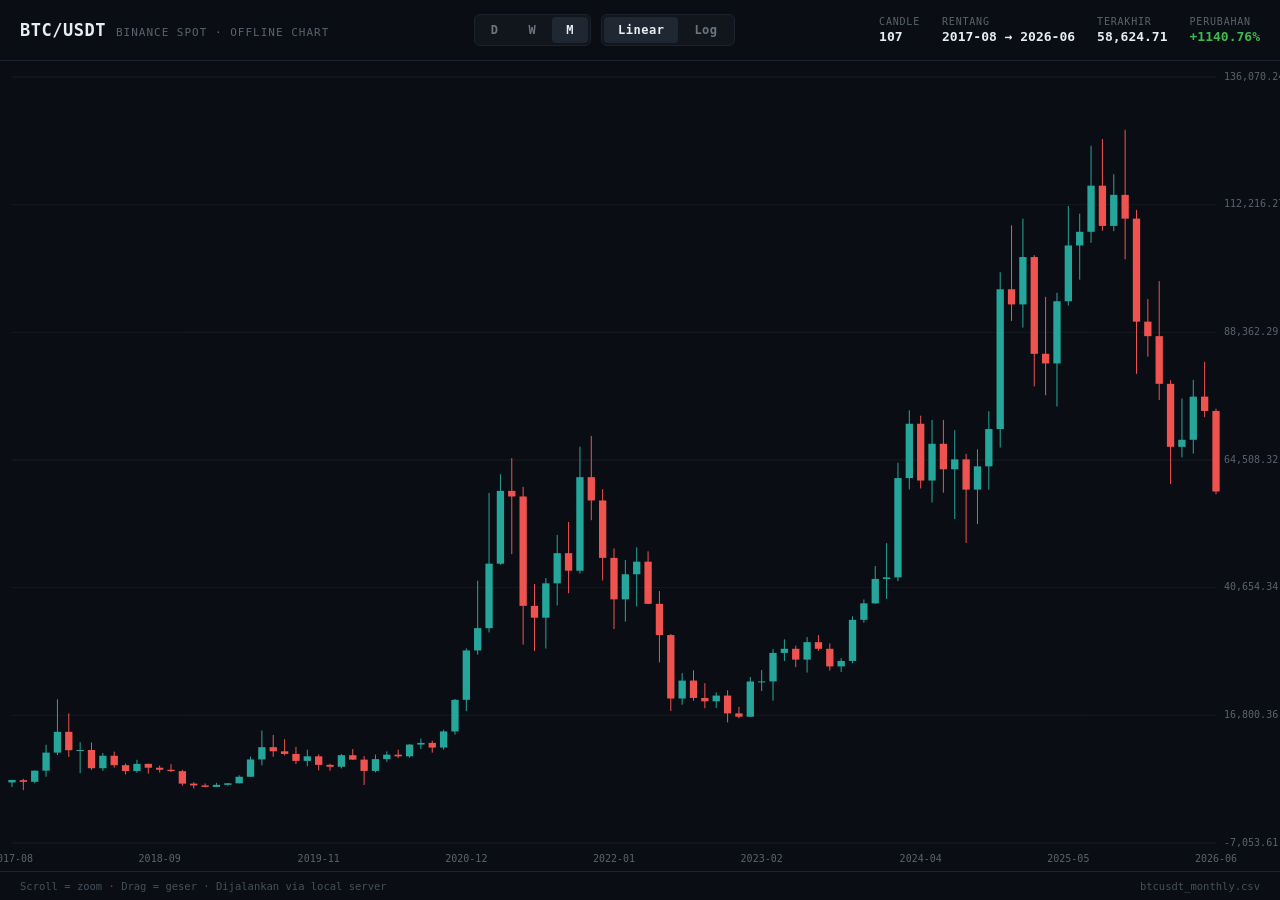
==== chart/index.html @ efd113f8 "add chart" ====
<!DOCTYPE html>
<html lang="id">
<head>
<meta charset="UTF-8">
<meta name="viewport" content="width=device-width, initial-scale=1.0">
<title>BTCUSDT — Chart Offline</title>
<style>
  @font-face {
    font-family: 'ChartMono';
    src: local('JetBrains Mono'), local('SF Mono'), local('Consolas');
  }

  * { box-sizing: border-box; margin: 0; padding: 0; }

  html, body {
    height: 100%;
    background: #0a0e14;
    color: #c9d1d9;
    font-family: 'ChartMono', ui-monospace, 'SF Mono', Consolas, monospace;
    overflow: hidden;
  }

  #app {
    display: flex;
    flex-direction: column;
    height: 100vh;
  }

  header {
    display: flex;
    align-items: center;
    justify-content: space-between;
    padding: 14px 20px;
    border-bottom: 1px solid #1c232e;
    flex-shrink: 0;
    flex-wrap: wrap;
    gap: 10px;
  }

  .brand {
    display: flex;
    align-items: baseline;
    gap: 10px;
  }

  .brand .pair {
    font-size: 17px;
    font-weight: 700;
    letter-spacing: 0.5px;
    color: #e6edf3;
  }

  .brand .sub {
    font-size: 11px;
    color: #58636f;
    text-transform: uppercase;
    letter-spacing: 1px;
  }

  .controls {
    display: flex;
    align-items: center;
    gap: 10px;
  }

  .tf-tabs, .scale-tabs {
    display: flex;
    gap: 2px;
    background: #11161d;
    border: 1px solid #1c232e;
    border-radius: 6px;
    padding: 2px;
  }

  .tf-tabs button, .scale-tabs button {
    background: transparent;
    border: none;
    color: #6b7684;
    font-family: inherit;
    font-size: 12px;
    font-weight: 600;
    letter-spacing: 0.5px;
    padding: 6px 14px;
    border-radius: 4px;
    cursor: pointer;
    transition: background 0.15s ease, color 0.15s ease;
  }

  .tf-tabs button:hover, .scale-tabs button:hover { color: #c9d1d9; }

  .tf-tabs button.active, .scale-tabs button.active {
    background: #1f2733;
    color: #e6edf3;
  }

  .stats {
    display: flex;
    gap: 22px;
    font-size: 12px;
  }

  .stats .stat-label {
    color: #58636f;
    font-size: 10px;
    text-transform: uppercase;
    letter-spacing: 0.8px;
    display: block;
    margin-bottom: 2px;
  }

  .stats .stat-value {
    font-size: 13px;
    font-weight: 600;
    color: #e6edf3;
  }

  .stats .stat-value.up { color: #3fb950; }
  .stats .stat-value.down { color: #f85149; }

  #chart-wrap {
    position: relative;
    flex: 1;
    min-height: 0;
  }

  canvas {
    display: block;
    width: 100%;
    height: 100%;
  }

  #crosshair-info {
    position: absolute;
    top: 14px;
    left: 20px;
    font-size: 12px;
    line-height: 1.6;
    pointer-events: none;
    background: rgba(10, 14, 20, 0.85);
    border: 1px solid #1c232e;
    border-radius: 6px;
    padding: 10px 14px;
    display: none;
    z-index: 5;
  }

  #crosshair-info .row {
    display: flex;
    gap: 8px;
  }

  #crosshair-info .k {
    color: #58636f;
    width: 42px;
  }

  #crosshair-info .v {
    color: #e6edf3;
    font-weight: 600;
    min-width: 90px;
  }

  #crosshair-info .v.green { color: #3fb950; }
  #crosshair-info .v.red { color: #f85149; }

  #status-overlay {
    position: absolute;
    inset: 0;
    display: flex;
    align-items: center;
    justify-content: center;
    flex-direction: column;
    gap: 10px;
    background: #0a0e14;
    z-index: 10;
    font-size: 13px;
    color: #6b7684;
    text-align: center;
    padding: 20px;
  }

  #status-overlay code {
    background: #11161d;
    border: 1px solid #1c232e;
    padding: 2px 8px;
    border-radius: 4px;
    color: #e6edf3;
  }

  #status-overlay.error { color: #f85149; }

  footer {
    padding: 8px 20px;
    border-top: 1px solid #1c232e;
    font-size: 10.5px;
    color: #45505c;
    display: flex;
    justify-content: space-between;
    flex-shrink: 0;
  }

  ::selection { background: #26a69a44; }
</style>
</head>
<body>
<div id="app">
  <header>
    <div class="brand">
      <span class="pair">BTC/USDT</span>
      <span class="sub">Binance Spot &middot; Offline Chart</span>
    </div>

    <div class="controls">
      <div class="tf-tabs" id="tf-tabs">
        <button data-tf="daily">D</button>
        <button data-tf="weekly">W</button>
        <button data-tf="monthly" class="active">M</button>
      </div>

      <div class="scale-tabs" id="scale-tabs">
        <button data-scale="linear" class="active">Linear</button>
        <button data-scale="log">Log</button>
      </div>
    </div>

    <div class="stats">
      <div>
        <span class="stat-label">Candle</span>
        <span class="stat-value" id="stat-count">—</span>
      </div>
      <div>
        <span class="stat-label">Rentang</span>
        <span class="stat-value" id="stat-range">—</span>
      </div>
      <div>
        <span class="stat-label">Terakhir</span>
        <span class="stat-value" id="stat-last">—</span>
      </div>
      <div>
        <span class="stat-label">Perubahan</span>
        <span class="stat-value" id="stat-change">—</span>
      </div>
    </div>
  </header>

  <div id="chart-wrap">
    <canvas id="chart"></canvas>
    <div id="crosshair-info"></div>
    <div id="status-overlay">Memuat data CSV...</div>
  </div>

  <footer>
    <span>Scroll = zoom &middot; Drag = geser &middot; Dijalankan via local server</span>
    <span id="footer-src">btcusdt_monthly.csv</span>
  </footer>
</div>

<script>
(function () {
  const CSV_FILES = {
    daily: 'btcusdt_daily.csv',
    weekly: 'btcusdt_weekly.csv',
    monthly: 'btcusdt_monthly.csv',
  };

  const RAW = {}; // tf -> [[open_time, open, high, low, close], ...]

  const state = {
    tf: 'monthly',
    scale: 'linear',
    data: null,
    viewStart: 0,
    viewEnd: 0,
    hoverIndex: -1,
  };

  const canvas = document.getElementById('chart');
  const ctx = canvas.getContext('2d');
  const wrap = document.getElementById('chart-wrap');
  const infoBox = document.getElementById('crosshair-info');
  const statusOverlay = document.getElementById('status-overlay');

  const COLOR_GREEN = '#26a69a';
  const COLOR_RED = '#ef5350';
  const COLOR_GRID = '#161b22';
  const COLOR_AXIS_TEXT = '#58636f';
  const COLOR_CROSSHAIR = '#3d4653';

  function parseCSV(text) {
    const lines = text.trim().split(/\r?\n/);
    const header = lines[0].split(',');
    const idxOpenTime = header.indexOf('open_time');
    const idxOpen = header.indexOf('open');
    const idxHigh = header.indexOf('high');
    const idxLow = header.indexOf('low');
    const idxClose = header.indexOf('close');

    const rows = [];
    for (let i = 1; i < lines.length; i++) {
      const line = lines[i];
      if (!line) continue;
      const cols = line.split(',');
      rows.push([
        parseInt(cols[idxOpenTime], 10),
        parseFloat(cols[idxOpen]),
        parseFloat(cols[idxHigh]),
        parseFloat(cols[idxLow]),
        parseFloat(cols[idxClose]),
      ]);
    }
    rows.sort((a, b) => a[0] - b[0]);
    return rows;
  }

  async function loadAllCSV() {
    const entries = Object.entries(CSV_FILES);
    for (const [tf, filename] of entries) {
      statusOverlay.textContent = `Memuat ${filename}...`;
      let resp;
      try {
        resp = await fetch(filename, { cache: 'no-store' });
      } catch (err) {
        throw new Error(`Gagal fetch ${filename}: ${err.message}`);
      }
      if (!resp.ok) {
        throw new Error(`${filename} tidak ditemukan (HTTP ${resp.status}). Pastikan file berada di folder yang sama dengan HTML ini, lalu dijalankan lewat local server.`);
      }
      const text = await resp.text();
      RAW[tf] = parseCSV(text);
    }
  }

  function fmtDate(ms, tf) {
    const d = new Date(ms);
    const y = d.getUTCFullYear();
    const m = String(d.getUTCMonth() + 1).padStart(2, '0');
    const day = String(d.getUTCDate()).padStart(2, '0');
    if (tf === 'monthly') return `${y}-${m}`;
    return `${y}-${m}-${day}`;
  }

  function fmtPrice(v) {
    return v.toLocaleString('en-US', { minimumFractionDigits: 2, maximumFractionDigits: 2 });
  }

  function setTimeframe(tf) {
    state.tf = tf;
    state.data = RAW[tf];
    state.viewStart = 0;
    state.viewEnd = state.data.length - 1;
    state.hoverIndex = -1;
    infoBox.style.display = 'none';

    document.querySelectorAll('.tf-tabs button').forEach(b => {
      b.classList.toggle('active', b.dataset.tf === tf);
    });
    document.getElementById('footer-src').textContent = CSV_FILES[tf];

    updateStats();
    render();
  }

  function setScale(scale) {
    state.scale = scale;
    document.querySelectorAll('.scale-tabs button').forEach(b => {
      b.classList.toggle('active', b.dataset.scale === scale);
    });
    render();
  }

  function updateStats() {
    const d = state.data;
    document.getElementById('stat-count').textContent = d.length.toLocaleString('en-US');
    document.getElementById('stat-range').textContent =
      `${fmtDate(d[0][0], state.tf)} → ${fmtDate(d[d.length - 1][0], state.tf)}`;

    const last = d[d.length - 1];
    document.getElementById('stat-last').textContent = fmtPrice(last[4]);

    const first = d[0][4];
    const change = ((last[4] - first) / first) * 100;
    const changeEl = document.getElementById('stat-change');
    changeEl.textContent = (change >= 0 ? '+' : '') + change.toFixed(2) + '%';
    changeEl.className = 'stat-value ' + (change >= 0 ? 'up' : 'down');
  }

  function visibleSlice() {
    const s = Math.max(0, Math.floor(state.viewStart));
    const e = Math.min(state.data.length - 1, Math.ceil(state.viewEnd));
    return { s, e };
  }

  // Transform harga -> ruang "unit" yang dipakai untuk pemetaan Y (log atau linear)
  function toUnit(price) {
    return state.scale === 'log' ? Math.log(Math.max(price, 1e-9)) : price;
  }

  function render() {
    if (!state.data) return;
    const rect = wrap.getBoundingClientRect();
    const W = rect.width;
    const H = rect.height;
    ctx.clearRect(0, 0, W, H);

    const { s, e } = visibleSlice();
    const slice = state.data.slice(s, e + 1);
    if (slice.length === 0) return;

    const padLeft = 12;
    const padRight = 64;
    const padTop = 16;
    const padBottom = 28;
    const plotW = W - padLeft - padRight;
    const plotH = H - padTop - padBottom;

    let lo = Infinity, hi = -Infinity;
    for (const c of slice) {
      if (c[3] < lo) lo = c[3];
      if (c[2] > hi) hi = c[2];
    }
    const loUnit0 = toUnit(lo);
    const hiUnit0 = toUnit(hi);
    const marginUnit = (hiUnit0 - loUnit0) * 0.08 || 0.05;
    const loUnit = loUnit0 - marginUnit;
    const hiUnit = hiUnit0 + marginUnit;

    function xAt(i) {
      const rel = (i - s) / Math.max(1, (e - s));
      return padLeft + rel * plotW;
    }
    function yAt(price) {
      const u = toUnit(price);
      return padTop + (1 - (u - loUnit) / (hiUnit - loUnit)) * plotH;
    }

    // grid + y axis labels
    ctx.strokeStyle = COLOR_GRID;
    ctx.fillStyle = COLOR_AXIS_TEXT;
    ctx.font = '10px ui-monospace, monospace';
    ctx.textBaseline = 'middle';
    const gridLines = 6;
    for (let g = 0; g <= gridLines; g++) {
      const u = loUnit + (hiUnit - loUnit) * (g / gridLines);
      const price = state.scale === 'log' ? Math.exp(u) : u;
      const y = padTop + (1 - g / gridLines) * plotH;
      ctx.beginPath();
      ctx.moveTo(padLeft, y);
      ctx.lineTo(W - padRight, y);
      ctx.lineWidth = 1;
      ctx.stroke();
      ctx.fillText(fmtPrice(price), W - padRight + 8, y);
    }

    // candles
    const n = slice.length;
    const candleSlotW = plotW / n;
    const bodyW = Math.max(1, Math.min(candleSlotW * 0.65, 14));

    slice.forEach((c, idx) => {
      const i = s + idx;
      const [t, o, h, l, cl] = c;
      const x = xAt(i);
      const isGreen = cl >= o;
      const color = isGreen ? COLOR_GREEN : COLOR_RED;

      ctx.strokeStyle = color;
      ctx.lineWidth = 1;
      ctx.beginPath();
      ctx.moveTo(x, yAt(h));
      ctx.lineTo(x, yAt(l));
      ctx.stroke();

      const yO = yAt(o);
      const yC = yAt(cl);
      const bodyTop = Math.min(yO, yC);
      const bodyH = Math.max(1, Math.abs(yC - yO));

      ctx.fillStyle = color;
      ctx.fillRect(x - bodyW / 2, bodyTop, bodyW, bodyH);
    });

    // x axis labels (sparse)
    ctx.fillStyle = COLOR_AXIS_TEXT;
    ctx.textAlign = 'center';
    const labelCount = Math.min(8, n);
    for (let k = 0; k <= labelCount; k++) {
      const idx = Math.round((k / labelCount) * (n - 1));
      const i = s + idx;
      if (i < 0 || i >= state.data.length) continue;
      const x = xAt(i);
      ctx.fillText(fmtDate(state.data[i][0], state.tf), x, H - padBottom + 16);
    }
    ctx.textAlign = 'left';

    // crosshair
    if (state.hoverIndex >= s && state.hoverIndex <= e) {
      const x = xAt(state.hoverIndex);
      ctx.strokeStyle = COLOR_CROSSHAIR;
      ctx.setLineDash([3, 3]);
      ctx.lineWidth = 1;
      ctx.beginPath();
      ctx.moveTo(x, padTop);
      ctx.lineTo(x, H - padBottom);
      ctx.stroke();
      ctx.setLineDash([]);
    }

    state._layout = { s, e, xAt, yAt, padLeft, padRight, plotW };
  }

  function onMouseMove(evt) {
    const rect = wrap.getBoundingClientRect();
    const mx = evt.clientX - rect.left;
    const layout = state._layout;
    if (!layout) return;

    const { s, e, plotW, padLeft } = layout;
    const n = e - s + 1;
    const rel = (mx - padLeft) / plotW;
    let idx = s + Math.round(rel * (n - 1));
    idx = Math.max(s, Math.min(e, idx));

    if (idx !== state.hoverIndex) {
      state.hoverIndex = idx;
      render();
    }

    const c = state.data[idx];
    if (!c) { infoBox.style.display = 'none'; return; }
    const [t, o, h, l, cl] = c;
    const isGreen = cl >= o;
    const cls = isGreen ? 'green' : 'red';

    infoBox.innerHTML = `
      <div class="row"><span class="k">Date</span><span class="v">${fmtDate(t, state.tf)}</span></div>
      <div class="row"><span class="k">Open</span><span class="v">${fmtPrice(o)}</span></div>
      <div class="row"><span class="k">High</span><span class="v">${fmtPrice(h)}</span></div>
      <div class="row"><span class="k">Low</span><span class="v">${fmtPrice(l)}</span></div>
      <div class="row"><span class="k">Close</span><span class="v ${cls}">${fmtPrice(cl)}</span></div>
    `;
    infoBox.style.display = 'block';
  }

  function onMouseLeave() {
    state.hoverIndex = -1;
    infoBox.style.display = 'none';
    render();
  }

  function onWheel(evt) {
    evt.preventDefault();
    const { s, e } = visibleSlice();
    const n = e - s;
    const zoomFactor = evt.deltaY > 0 ? 1.15 : 0.87;
    let newN = Math.max(10, Math.min(state.data.length - 1, Math.round(n * zoomFactor)));

    const rect = wrap.getBoundingClientRect();
    const mx = evt.clientX - rect.left;
    const relX = Math.max(0, Math.min(1, (mx - 12) / (rect.width - 12 - 64)));
    const centerIdx = s + relX * n;

    let newS = Math.round(centerIdx - relX * newN);
    let newE = newS + newN;

    if (newS < 0) { newE -= newS; newS = 0; }
    if (newE > state.data.length - 1) { newS -= (newE - (state.data.length - 1)); newE = state.data.length - 1; }
    newS = Math.max(0, newS);

    state.viewStart = newS;
    state.viewEnd = newE;
    render();
  }

  let isDragging = false;
  let dragStartX = 0;
  let dragViewStart = 0;
  let dragViewEnd = 0;

  function onMouseDown(evt) {
    isDragging = true;
    dragStartX = evt.clientX;
    dragViewStart = state.viewStart;
    dragViewEnd = state.viewEnd;
  }

  function onDragMove(evt) {
    if (!isDragging) return;
    const rect = wrap.getBoundingClientRect();
    const plotW = rect.width - 12 - 64;
    const n = dragViewEnd - dragViewStart;
    const dx = evt.clientX - dragStartX;
    const shift = -(dx / plotW) * n;

    let newS = dragViewStart + shift;
    let newE = dragViewEnd + shift;

    if (newS < 0) { newE -= newS; newS = 0; }
    if (newE > state.data.length - 1) { newS -= (newE - (state.data.length - 1)); newE = state.data.length - 1; }
    newS = Math.max(0, newS);

    state.viewStart = newS;
    state.viewEnd = newE;
    render();
  }

  function onMouseUp() {
    isDragging = false;
  }

  function resizeCanvas() {
    const rect = wrap.getBoundingClientRect();
    const dpr = window.devicePixelRatio || 1;
    canvas.width = rect.width * dpr;
    canvas.height = rect.height * dpr;
    canvas.style.width = rect.width + 'px';
    canvas.style.height = rect.height + 'px';
    ctx.setTransform(dpr, 0, 0, dpr, 0, 0);
    render();
  }

  document.getElementById('tf-tabs').addEventListener('click', (e) => {
    const btn = e.target.closest('button[data-tf]');
    if (btn) setTimeframe(btn.dataset.tf);
  });

  document.getElementById('scale-tabs').addEventListener('click', (e) => {
    const btn = e.target.closest('button[data-scale]');
    if (btn) setScale(btn.dataset.scale);
  });

  wrap.addEventListener('mousemove', (e) => {
    onDragMove(e);
    onMouseMove(e);
  });
  wrap.addEventListener('mouseleave', onMouseLeave);
  wrap.addEventListener('wheel', onWheel, { passive: false });
  wrap.addEventListener('mousedown', onMouseDown);
  window.addEventListener('mouseup', onMouseUp);
  window.addEventListener('resize', resizeCanvas);

  loadAllCSV()
    .then(() => {
      statusOverlay.style.display = 'none';
      setTimeframe('monthly');
      resizeCanvas();
    })
    .catch((err) => {
      statusOverlay.classList.add('error');
      statusOverlay.innerHTML = `Gagal memuat data:<br><code>${err.message}</code>`;
      console.error(err);
    });
})();
</script>
</body>
</html>
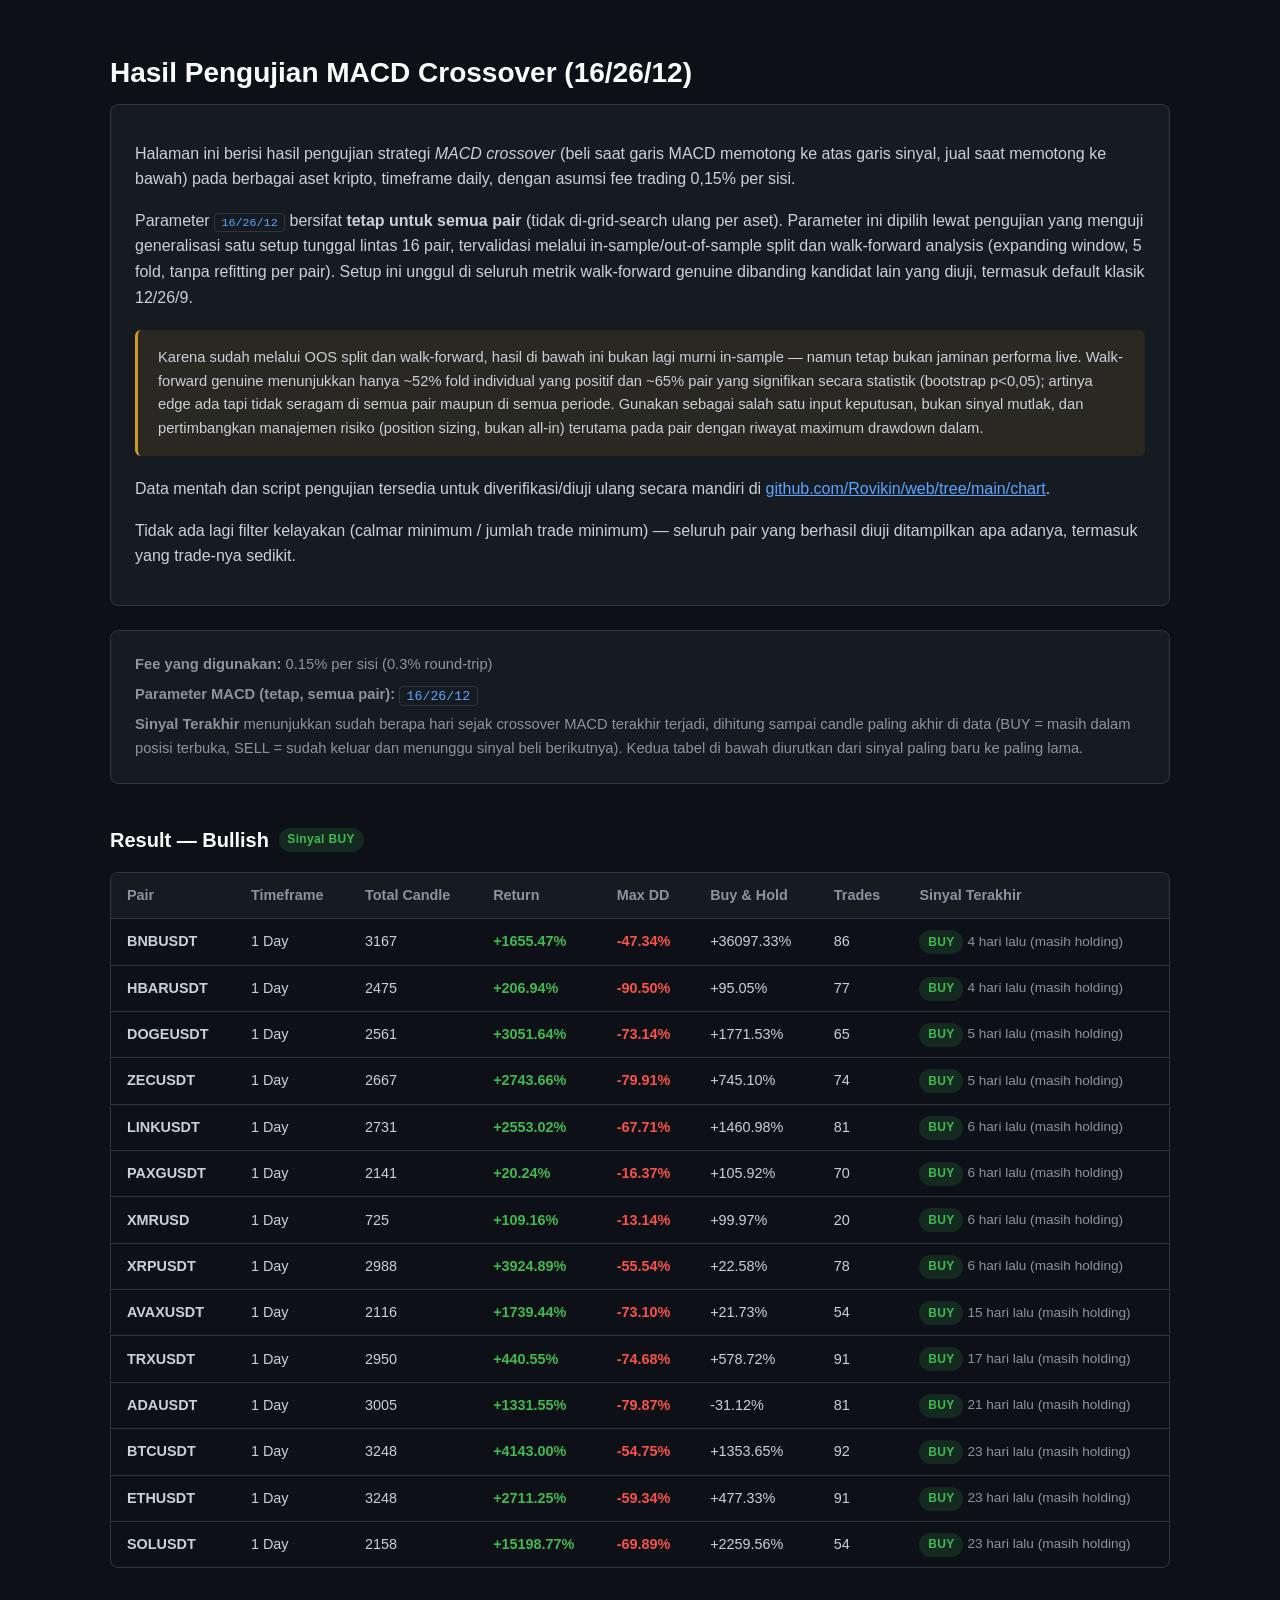
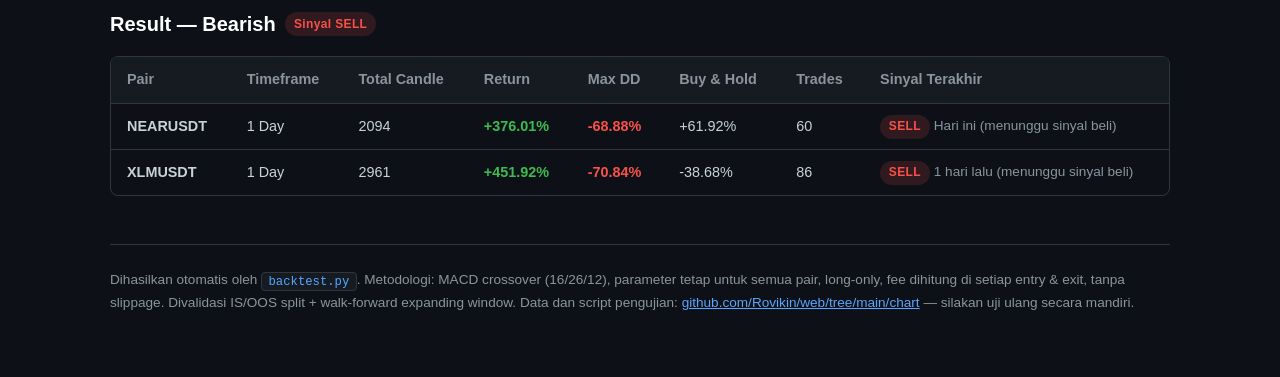
==== commit 1c125d6c: "switch from markdown to html" ====
--- a/chart/index.html
+++ b/chart/index.html
@@ -3,653 +3,154 @@
 <head>
 <meta charset="UTF-8">
 <meta name="viewport" content="width=device-width, initial-scale=1.0">
-<title>BTCUSDT — Chart Offline</title>
+<title>Hasil Backtest MACD (16/26/12)</title>
 <style>
-  @font-face {
-    font-family: 'ChartMono';
-    src: local('JetBrains Mono'), local('SF Mono'), local('Consolas');
-  }
-
-  * { box-sizing: border-box; margin: 0; padding: 0; }
-
-  html, body {
-    height: 100%;
-    background: #0a0e14;
-    color: #c9d1d9;
-    font-family: 'ChartMono', ui-monospace, 'SF Mono', Consolas, monospace;
-    overflow: hidden;
-  }
-
-  #app {
-    display: flex;
-    flex-direction: column;
-    height: 100vh;
-  }
-
-  header {
-    display: flex;
-    align-items: center;
-    justify-content: space-between;
-    padding: 14px 20px;
-    border-bottom: 1px solid #1c232e;
-    flex-shrink: 0;
-    flex-wrap: wrap;
-    gap: 10px;
-  }
-
-  .brand {
-    display: flex;
-    align-items: baseline;
-    gap: 10px;
-  }
-
-  .brand .pair {
-    font-size: 17px;
-    font-weight: 700;
-    letter-spacing: 0.5px;
-    color: #e6edf3;
-  }
-
-  .brand .sub {
-    font-size: 11px;
-    color: #58636f;
-    text-transform: uppercase;
-    letter-spacing: 1px;
-  }
-
-  .controls {
-    display: flex;
-    align-items: center;
-    gap: 10px;
-  }
-
-  .tf-tabs, .scale-tabs {
-    display: flex;
-    gap: 2px;
-    background: #11161d;
-    border: 1px solid #1c232e;
-    border-radius: 6px;
-    padding: 2px;
-  }
-
-  .tf-tabs button, .scale-tabs button {
-    background: transparent;
-    border: none;
-    color: #6b7684;
-    font-family: inherit;
-    font-size: 12px;
-    font-weight: 600;
-    letter-spacing: 0.5px;
-    padding: 6px 14px;
-    border-radius: 4px;
-    cursor: pointer;
-    transition: background 0.15s ease, color 0.15s ease;
-  }
-
-  .tf-tabs button:hover, .scale-tabs button:hover { color: #c9d1d9; }
-
-  .tf-tabs button.active, .scale-tabs button.active {
-    background: #1f2733;
-    color: #e6edf3;
-  }
-
-  .stats {
-    display: flex;
-    gap: 22px;
-    font-size: 12px;
-  }
-
-  .stats .stat-label {
-    color: #58636f;
-    font-size: 10px;
-    text-transform: uppercase;
-    letter-spacing: 0.8px;
-    display: block;
-    margin-bottom: 2px;
-  }
-
-  .stats .stat-value {
-    font-size: 13px;
-    font-weight: 600;
-    color: #e6edf3;
-  }
-
-  .stats .stat-value.up { color: #3fb950; }
-  .stats .stat-value.down { color: #f85149; }
-
-  #chart-wrap {
-    position: relative;
-    flex: 1;
-    min-height: 0;
-  }
-
-  canvas {
-    display: block;
-    width: 100%;
-    height: 100%;
-  }
-
-  #crosshair-info {
-    position: absolute;
-    top: 14px;
-    left: 20px;
-    font-size: 12px;
-    line-height: 1.6;
-    pointer-events: none;
-    background: rgba(10, 14, 20, 0.85);
-    border: 1px solid #1c232e;
-    border-radius: 6px;
-    padding: 10px 14px;
-    display: none;
-    z-index: 5;
-  }
-
-  #crosshair-info .row {
-    display: flex;
-    gap: 8px;
-  }
-
-  #crosshair-info .k {
-    color: #58636f;
-    width: 42px;
-  }
-
-  #crosshair-info .v {
-    color: #e6edf3;
-    font-weight: 600;
-    min-width: 90px;
-  }
-
-  #crosshair-info .v.green { color: #3fb950; }
-  #crosshair-info .v.red { color: #f85149; }
-
-  #status-overlay {
-    position: absolute;
-    inset: 0;
-    display: flex;
-    align-items: center;
-    justify-content: center;
-    flex-direction: column;
-    gap: 10px;
-    background: #0a0e14;
-    z-index: 10;
-    font-size: 13px;
-    color: #6b7684;
-    text-align: center;
-    padding: 20px;
-  }
-
-  #status-overlay code {
-    background: #11161d;
-    border: 1px solid #1c232e;
-    padding: 2px 8px;
-    border-radius: 4px;
-    color: #e6edf3;
-  }
-
-  #status-overlay.error { color: #f85149; }
-
-  footer {
-    padding: 8px 20px;
-    border-top: 1px solid #1c232e;
-    font-size: 10.5px;
-    color: #45505c;
-    display: flex;
-    justify-content: space-between;
-    flex-shrink: 0;
-  }
-
-  ::selection { background: #26a69a44; }
+:root {
+  --bg: #0d1117;
+  --bg-card: #161b22;
+  --border: #30363d;
+  --text: #c9d1d9;
+  --text-muted: #8b949e;
+  --accent: #58a6ff;
+  --green: #3fb950;
+  --red: #f85149;
+  --green-bg: rgba(63, 185, 80, 0.15);
+  --red-bg: rgba(248, 81, 73, 0.15);
+}
+* { box-sizing: border-box; }
+body {
+  margin: 0;
+  padding: 0;
+  background: var(--bg);
+  color: var(--text);
+  font-family: -apple-system, BlinkMacSystemFont, "Segoe UI", Helvetica, Arial, sans-serif;
+  line-height: 1.6;
+}
+.container { max-width: 1100px; margin: 0 auto; padding: 2rem 1.25rem 4rem; }
+h1 { font-size: 1.75rem; margin-bottom: 0.5rem; color: #fff; }
+h2 {
+  font-size: 1.25rem; margin-top: 2.5rem; margin-bottom: 1rem;
+  color: #fff; display: flex; align-items: center; gap: 0.6rem;
+}
+p { color: var(--text); }
+code {
+  background: var(--bg-card); border: 1px solid var(--border); border-radius: 4px;
+  padding: 0.1rem 0.4rem; font-size: 0.9em; color: var(--accent);
+}
+a { color: var(--accent); }
+.intro {
+  background: var(--bg-card); border: 1px solid var(--border); border-radius: 8px;
+  padding: 1.25rem 1.5rem; margin-bottom: 1.5rem;
+}
+.meta-info {
+  background: var(--bg-card); border: 1px solid var(--border); border-radius: 8px;
+  padding: 1rem 1.5rem; margin: 1rem 0 1.5rem;
+}
+.meta-info p { margin: 0.4rem 0; font-size: 0.92rem; color: var(--text-muted); }
+.warning-box {
+  border-left: 3px solid #d29922; background: rgba(210, 153, 34, 0.1);
+  padding: 1rem 1.25rem; border-radius: 6px; margin: 1.25rem 0; font-size: 0.92rem;
+}
+.table-wrap { overflow-x: auto; border: 1px solid var(--border); border-radius: 8px; margin-bottom: 1rem; }
+table { width: 100%; border-collapse: collapse; font-size: 0.9rem; min-width: 640px; }
+thead th {
+  text-align: left; background: var(--bg-card); color: var(--text-muted);
+  font-weight: 600; padding: 0.7rem 1rem; border-bottom: 1px solid var(--border); white-space: nowrap;
+}
+tbody td { padding: 0.65rem 1rem; border-bottom: 1px solid var(--border); white-space: nowrap; }
+tbody tr:last-child td { border-bottom: none; }
+tbody tr:hover { background: rgba(255,255,255,0.03); }
+.positive { color: var(--green); font-weight: 600; }
+.negative { color: var(--red); font-weight: 600; }
+.dash { color: var(--text-muted); }
+.badge {
+  display: inline-block; padding: 0.15rem 0.55rem; border-radius: 999px;
+  font-size: 0.75rem; font-weight: 700; letter-spacing: 0.03em;
+}
+.signal-buy { background: var(--green-bg); color: var(--green); }
+.signal-sell { background: var(--red-bg); color: var(--red); }
+.signal-detail { color: var(--text-muted); font-size: 0.85rem; }
+footer {
+  margin-top: 3rem; padding-top: 1.5rem; border-top: 1px solid var(--border);
+  color: var(--text-muted); font-size: 0.85rem;
+}
 </style>
 </head>
 <body>
-<div id="app">
-  <header>
-    <div class="brand">
-      <span class="pair">BTC/USDT</span>
-      <span class="sub">Binance Spot &middot; Offline Chart</span>
-    </div>
+<div class="container">
 
-    <div class="controls">
-      <div class="tf-tabs" id="tf-tabs">
-        <button data-tf="daily">D</button>
-        <button data-tf="weekly">W</button>
-        <button data-tf="monthly" class="active">M</button>
-      </div>
+<h1>Hasil Pengujian MACD Crossover (16/26/12)</h1>
+<div class="intro">
+<p>Halaman ini berisi hasil pengujian strategi <em>MACD crossover</em> (beli saat garis
+MACD memotong ke atas garis sinyal, jual saat memotong ke bawah) pada berbagai
+aset kripto, timeframe daily, dengan asumsi fee trading 0,15% per sisi.</p>
 
-      <div class="scale-tabs" id="scale-tabs">
-        <button data-scale="linear" class="active">Linear</button>
-        <button data-scale="log">Log</button>
-      </div>
-    </div>
+<p>Parameter <code>16/26/12</code> bersifat <strong>tetap untuk semua pair</strong>
+(tidak di-grid-search ulang per aset). Parameter ini dipilih lewat pengujian
+yang menguji generalisasi satu setup tunggal lintas 16 pair, tervalidasi melalui
+in-sample/out-of-sample split dan walk-forward analysis (expanding window, 5 fold,
+tanpa refitting per pair). Setup ini unggul di seluruh metrik walk-forward genuine
+dibanding kandidat lain yang diuji, termasuk default klasik 12/26/9.</p>
 
-    <div class="stats">
-      <div>
-        <span class="stat-label">Candle</span>
-        <span class="stat-value" id="stat-count">—</span>
-      </div>
-      <div>
-        <span class="stat-label">Rentang</span>
-        <span class="stat-value" id="stat-range">—</span>
-      </div>
-      <div>
-        <span class="stat-label">Terakhir</span>
-        <span class="stat-value" id="stat-last">—</span>
-      </div>
-      <div>
-        <span class="stat-label">Perubahan</span>
-        <span class="stat-value" id="stat-change">—</span>
-      </div>
-    </div>
-  </header>
-
-  <div id="chart-wrap">
-    <canvas id="chart"></canvas>
-    <div id="crosshair-info"></div>
-    <div id="status-overlay">Memuat data CSV...</div>
-  </div>
-
-  <footer>
-    <span>Scroll = zoom &middot; Drag = geser &middot; Dijalankan via local server</span>
-    <span id="footer-src">btcusdt_monthly.csv</span>
-  </footer>
+<div class="warning-box">
+Karena sudah melalui OOS split dan walk-forward, hasil di bawah ini bukan lagi
+murni in-sample — namun tetap bukan jaminan performa live. Walk-forward genuine
+menunjukkan hanya ~52% fold individual yang positif dan ~65% pair yang signifikan
+secara statistik (bootstrap p&lt;0,05); artinya edge ada tapi tidak seragam di semua
+pair maupun di semua periode. Gunakan sebagai salah satu input keputusan, bukan
+sinyal mutlak, dan pertimbangkan manajemen risiko (position sizing, bukan all-in)
+terutama pada pair dengan riwayat maximum drawdown dalam.
 </div>
 
-<script>
-(function () {
-  const CSV_FILES = {
-    daily: 'btcusdt_daily.csv',
-    weekly: 'btcusdt_weekly.csv',
-    monthly: 'btcusdt_monthly.csv',
-  };
+<p>Data mentah dan script pengujian tersedia untuk diverifikasi/diuji ulang secara
+mandiri di <a href="https://github.com/Rovikin/web/tree/main/chart">github.com/Rovikin/web/tree/main/chart</a>.</p>
 
-  const RAW = {}; // tf -> [[open_time, open, high, low, close], ...]
+<p>Tidak ada lagi filter kelayakan (calmar minimum / jumlah trade minimum) — seluruh
+pair yang berhasil diuji ditampilkan apa adanya, termasuk yang trade-nya sedikit.</p>
+</div>
 
-  const state = {
-    tf: 'monthly',
-    scale: 'linear',
-    data: null,
-    viewStart: 0,
-    viewEnd: 0,
-    hoverIndex: -1,
-  };
+<!-- BACKTEST_RESULTS_START -->
+<div class="meta-info">
+<p><strong>Fee yang digunakan:</strong> 0.15% per sisi (0.3% round-trip)</p>
+<p><strong>Parameter MACD (tetap, semua pair):</strong> <code>16/26/12</code></p>
+<p><strong>Sinyal Terakhir</strong> menunjukkan sudah berapa hari sejak crossover MACD terakhir terjadi, dihitung sampai candle paling akhir di data (BUY = masih dalam posisi terbuka, SELL = sudah keluar dan menunggu sinyal beli berikutnya). Kedua tabel di bawah diurutkan dari sinyal paling baru ke paling lama.</p>
+</div>
+<h2>Result — Bullish <span class="badge signal-buy">Sinyal BUY</span></h2>
+<div class="table-wrap"><table>
+<thead><tr><th>Pair</th><th>Timeframe</th><th>Total Candle</th><th>Return</th><th>Max DD</th><th>Buy &amp; Hold</th><th>Trades</th><th>Sinyal Terakhir</th></tr></thead>
+<tbody>
+<tr><td><strong>BNBUSDT</strong></td><td>1 Day</td><td>3167</td><td><span class="positive">+1655.47%</span></td><td><span class="negative">-47.34%</span></td><td>+36097.33%</td><td>86</td><td><span class="badge signal-buy">BUY</span> <span class="signal-detail">4 hari lalu (masih holding)</span></td></tr>
+<tr><td><strong>HBARUSDT</strong></td><td>1 Day</td><td>2475</td><td><span class="positive">+206.94%</span></td><td><span class="negative">-90.50%</span></td><td>+95.05%</td><td>77</td><td><span class="badge signal-buy">BUY</span> <span class="signal-detail">4 hari lalu (masih holding)</span></td></tr>
+<tr><td><strong>DOGEUSDT</strong></td><td>1 Day</td><td>2561</td><td><span class="positive">+3051.64%</span></td><td><span class="negative">-73.14%</span></td><td>+1771.53%</td><td>65</td><td><span class="badge signal-buy">BUY</span> <span class="signal-detail">5 hari lalu (masih holding)</span></td></tr>
+<tr><td><strong>ZECUSDT</strong></td><td>1 Day</td><td>2667</td><td><span class="positive">+2743.66%</span></td><td><span class="negative">-79.91%</span></td><td>+745.10%</td><td>74</td><td><span class="badge signal-buy">BUY</span> <span class="signal-detail">5 hari lalu (masih holding)</span></td></tr>
+<tr><td><strong>LINKUSDT</strong></td><td>1 Day</td><td>2731</td><td><span class="positive">+2553.02%</span></td><td><span class="negative">-67.71%</span></td><td>+1460.98%</td><td>81</td><td><span class="badge signal-buy">BUY</span> <span class="signal-detail">6 hari lalu (masih holding)</span></td></tr>
+<tr><td><strong>PAXGUSDT</strong></td><td>1 Day</td><td>2141</td><td><span class="positive">+20.24%</span></td><td><span class="negative">-16.37%</span></td><td>+105.92%</td><td>70</td><td><span class="badge signal-buy">BUY</span> <span class="signal-detail">6 hari lalu (masih holding)</span></td></tr>
+<tr><td><strong>XMRUSD</strong></td><td>1 Day</td><td>725</td><td><span class="positive">+109.16%</span></td><td><span class="negative">-13.14%</span></td><td>+99.97%</td><td>20</td><td><span class="badge signal-buy">BUY</span> <span class="signal-detail">6 hari lalu (masih holding)</span></td></tr>
+<tr><td><strong>XRPUSDT</strong></td><td>1 Day</td><td>2988</td><td><span class="positive">+3924.89%</span></td><td><span class="negative">-55.54%</span></td><td>+22.58%</td><td>78</td><td><span class="badge signal-buy">BUY</span> <span class="signal-detail">6 hari lalu (masih holding)</span></td></tr>
+<tr><td><strong>AVAXUSDT</strong></td><td>1 Day</td><td>2116</td><td><span class="positive">+1739.44%</span></td><td><span class="negative">-73.10%</span></td><td>+21.73%</td><td>54</td><td><span class="badge signal-buy">BUY</span> <span class="signal-detail">15 hari lalu (masih holding)</span></td></tr>
+<tr><td><strong>TRXUSDT</strong></td><td>1 Day</td><td>2950</td><td><span class="positive">+440.55%</span></td><td><span class="negative">-74.68%</span></td><td>+578.72%</td><td>91</td><td><span class="badge signal-buy">BUY</span> <span class="signal-detail">17 hari lalu (masih holding)</span></td></tr>
+<tr><td><strong>ADAUSDT</strong></td><td>1 Day</td><td>3005</td><td><span class="positive">+1331.55%</span></td><td><span class="negative">-79.87%</span></td><td>-31.12%</td><td>81</td><td><span class="badge signal-buy">BUY</span> <span class="signal-detail">21 hari lalu (masih holding)</span></td></tr>
+<tr><td><strong>BTCUSDT</strong></td><td>1 Day</td><td>3248</td><td><span class="positive">+4143.00%</span></td><td><span class="negative">-54.75%</span></td><td>+1353.65%</td><td>92</td><td><span class="badge signal-buy">BUY</span> <span class="signal-detail">23 hari lalu (masih holding)</span></td></tr>
+<tr><td><strong>ETHUSDT</strong></td><td>1 Day</td><td>3248</td><td><span class="positive">+2711.25%</span></td><td><span class="negative">-59.34%</span></td><td>+477.33%</td><td>91</td><td><span class="badge signal-buy">BUY</span> <span class="signal-detail">23 hari lalu (masih holding)</span></td></tr>
+<tr><td><strong>SOLUSDT</strong></td><td>1 Day</td><td>2158</td><td><span class="positive">+15198.77%</span></td><td><span class="negative">-69.89%</span></td><td>+2259.56%</td><td>54</td><td><span class="badge signal-buy">BUY</span> <span class="signal-detail">23 hari lalu (masih holding)</span></td></tr>
+</tbody></table></div>
+<h2>Result — Bearish <span class="badge signal-sell">Sinyal SELL</span></h2>
+<div class="table-wrap"><table>
+<thead><tr><th>Pair</th><th>Timeframe</th><th>Total Candle</th><th>Return</th><th>Max DD</th><th>Buy &amp; Hold</th><th>Trades</th><th>Sinyal Terakhir</th></tr></thead>
+<tbody>
+<tr><td><strong>NEARUSDT</strong></td><td>1 Day</td><td>2094</td><td><span class="positive">+376.01%</span></td><td><span class="negative">-68.88%</span></td><td>+61.92%</td><td>60</td><td><span class="badge signal-sell">SELL</span> <span class="signal-detail">Hari ini (menunggu sinyal beli)</span></td></tr>
+<tr><td><strong>XLMUSDT</strong></td><td>1 Day</td><td>2961</td><td><span class="positive">+451.92%</span></td><td><span class="negative">-70.84%</span></td><td>-38.68%</td><td>86</td><td><span class="badge signal-sell">SELL</span> <span class="signal-detail">1 hari lalu (menunggu sinyal beli)</span></td></tr>
+</tbody></table></div>
+<!-- BACKTEST_RESULTS_END -->
 
-  const canvas = document.getElementById('chart');
-  const ctx = canvas.getContext('2d');
-  const wrap = document.getElementById('chart-wrap');
-  const infoBox = document.getElementById('crosshair-info');
-  const statusOverlay = document.getElementById('status-overlay');
+<footer>
+Dihasilkan otomatis oleh <code>backtest.py</code>. Metodologi: MACD crossover (16/26/12),
+parameter tetap untuk semua pair, long-only, fee dihitung di setiap entry &amp; exit,
+tanpa slippage. Divalidasi IS/OOS split + walk-forward expanding window. Data dan
+script pengujian: <a href="https://github.com/Rovikin/web/tree/main/chart">github.com/Rovikin/web/tree/main/chart</a>
+— silakan uji ulang secara mandiri.
+</footer>
 
-  const COLOR_GREEN = '#26a69a';
-  const COLOR_RED = '#ef5350';
-  const COLOR_GRID = '#161b22';
-  const COLOR_AXIS_TEXT = '#58636f';
-  const COLOR_CROSSHAIR = '#3d4653';
-
-  function parseCSV(text) {
-    const lines = text.trim().split(/\r?\n/);
-    const header = lines[0].split(',');
-    const idxOpenTime = header.indexOf('open_time');
-    const idxOpen = header.indexOf('open');
-    const idxHigh = header.indexOf('high');
-    const idxLow = header.indexOf('low');
-    const idxClose = header.indexOf('close');
-
-    const rows = [];
-    for (let i = 1; i < lines.length; i++) {
-      const line = lines[i];
-      if (!line) continue;
-      const cols = line.split(',');
-      rows.push([
-        parseInt(cols[idxOpenTime], 10),
-        parseFloat(cols[idxOpen]),
-        parseFloat(cols[idxHigh]),
-        parseFloat(cols[idxLow]),
-        parseFloat(cols[idxClose]),
-      ]);
-    }
-    rows.sort((a, b) => a[0] - b[0]);
-    return rows;
-  }
-
-  async function loadAllCSV() {
-    const entries = Object.entries(CSV_FILES);
-    for (const [tf, filename] of entries) {
-      statusOverlay.textContent = `Memuat ${filename}...`;
-      let resp;
-      try {
-        resp = await fetch(filename, { cache: 'no-store' });
-      } catch (err) {
-        throw new Error(`Gagal fetch ${filename}: ${err.message}`);
-      }
-      if (!resp.ok) {
-        throw new Error(`${filename} tidak ditemukan (HTTP ${resp.status}). Pastikan file berada di folder yang sama dengan HTML ini, lalu dijalankan lewat local server.`);
-      }
-      const text = await resp.text();
-      RAW[tf] = parseCSV(text);
-    }
-  }
-
-  function fmtDate(ms, tf) {
-    const d = new Date(ms);
-    const y = d.getUTCFullYear();
-    const m = String(d.getUTCMonth() + 1).padStart(2, '0');
-    const day = String(d.getUTCDate()).padStart(2, '0');
-    if (tf === 'monthly') return `${y}-${m}`;
-    return `${y}-${m}-${day}`;
-  }
-
-  function fmtPrice(v) {
-    return v.toLocaleString('en-US', { minimumFractionDigits: 2, maximumFractionDigits: 2 });
-  }
-
-  function setTimeframe(tf) {
-    state.tf = tf;
-    state.data = RAW[tf];
-    state.viewStart = 0;
-    state.viewEnd = state.data.length - 1;
-    state.hoverIndex = -1;
-    infoBox.style.display = 'none';
-
-    document.querySelectorAll('.tf-tabs button').forEach(b => {
-      b.classList.toggle('active', b.dataset.tf === tf);
-    });
-    document.getElementById('footer-src').textContent = CSV_FILES[tf];
-
-    updateStats();
-    render();
-  }
-
-  function setScale(scale) {
-    state.scale = scale;
-    document.querySelectorAll('.scale-tabs button').forEach(b => {
-      b.classList.toggle('active', b.dataset.scale === scale);
-    });
-    render();
-  }
-
-  function updateStats() {
-    const d = state.data;
-    document.getElementById('stat-count').textContent = d.length.toLocaleString('en-US');
-    document.getElementById('stat-range').textContent =
-      `${fmtDate(d[0][0], state.tf)} → ${fmtDate(d[d.length - 1][0], state.tf)}`;
-
-    const last = d[d.length - 1];
-    document.getElementById('stat-last').textContent = fmtPrice(last[4]);
-
-    const first = d[0][4];
-    const change = ((last[4] - first) / first) * 100;
-    const changeEl = document.getElementById('stat-change');
-    changeEl.textContent = (change >= 0 ? '+' : '') + change.toFixed(2) + '%';
-    changeEl.className = 'stat-value ' + (change >= 0 ? 'up' : 'down');
-  }
-
-  function visibleSlice() {
-    const s = Math.max(0, Math.floor(state.viewStart));
-    const e = Math.min(state.data.length - 1, Math.ceil(state.viewEnd));
-    return { s, e };
-  }
-
-  // Transform harga -> ruang "unit" yang dipakai untuk pemetaan Y (log atau linear)
-  function toUnit(price) {
-    return state.scale === 'log' ? Math.log(Math.max(price, 1e-9)) : price;
-  }
-
-  function render() {
-    if (!state.data) return;
-    const rect = wrap.getBoundingClientRect();
-    const W = rect.width;
-    const H = rect.height;
-    ctx.clearRect(0, 0, W, H);
-
-    const { s, e } = visibleSlice();
-    const slice = state.data.slice(s, e + 1);
-    if (slice.length === 0) return;
-
-    const padLeft = 12;
-    const padRight = 64;
-    const padTop = 16;
-    const padBottom = 28;
-    const plotW = W - padLeft - padRight;
-    const plotH = H - padTop - padBottom;
-
-    let lo = Infinity, hi = -Infinity;
-    for (const c of slice) {
-      if (c[3] < lo) lo = c[3];
-      if (c[2] > hi) hi = c[2];
-    }
-    const loUnit0 = toUnit(lo);
-    const hiUnit0 = toUnit(hi);
-    const marginUnit = (hiUnit0 - loUnit0) * 0.08 || 0.05;
-    const loUnit = loUnit0 - marginUnit;
-    const hiUnit = hiUnit0 + marginUnit;
-
-    function xAt(i) {
-      const rel = (i - s) / Math.max(1, (e - s));
-      return padLeft + rel * plotW;
-    }
-    function yAt(price) {
-      const u = toUnit(price);
-      return padTop + (1 - (u - loUnit) / (hiUnit - loUnit)) * plotH;
-    }
-
-    // grid + y axis labels
-    ctx.strokeStyle = COLOR_GRID;
-    ctx.fillStyle = COLOR_AXIS_TEXT;
-    ctx.font = '10px ui-monospace, monospace';
-    ctx.textBaseline = 'middle';
-    const gridLines = 6;
-    for (let g = 0; g <= gridLines; g++) {
-      const u = loUnit + (hiUnit - loUnit) * (g / gridLines);
-      const price = state.scale === 'log' ? Math.exp(u) : u;
-      const y = padTop + (1 - g / gridLines) * plotH;
-      ctx.beginPath();
-      ctx.moveTo(padLeft, y);
-      ctx.lineTo(W - padRight, y);
-      ctx.lineWidth = 1;
-      ctx.stroke();
-      ctx.fillText(fmtPrice(price), W - padRight + 8, y);
-    }
-
-    // candles
-    const n = slice.length;
-    const candleSlotW = plotW / n;
-    const bodyW = Math.max(1, Math.min(candleSlotW * 0.65, 14));
-
-    slice.forEach((c, idx) => {
-      const i = s + idx;
-      const [t, o, h, l, cl] = c;
-      const x = xAt(i);
-      const isGreen = cl >= o;
-      const color = isGreen ? COLOR_GREEN : COLOR_RED;
-
-      ctx.strokeStyle = color;
-      ctx.lineWidth = 1;
-      ctx.beginPath();
-      ctx.moveTo(x, yAt(h));
-      ctx.lineTo(x, yAt(l));
-      ctx.stroke();
-
-      const yO = yAt(o);
-      const yC = yAt(cl);
-      const bodyTop = Math.min(yO, yC);
-      const bodyH = Math.max(1, Math.abs(yC - yO));
-
-      ctx.fillStyle = color;
-      ctx.fillRect(x - bodyW / 2, bodyTop, bodyW, bodyH);
-    });
-
-    // x axis labels (sparse)
-    ctx.fillStyle = COLOR_AXIS_TEXT;
-    ctx.textAlign = 'center';
-    const labelCount = Math.min(8, n);
-    for (let k = 0; k <= labelCount; k++) {
-      const idx = Math.round((k / labelCount) * (n - 1));
-      const i = s + idx;
-      if (i < 0 || i >= state.data.length) continue;
-      const x = xAt(i);
-      ctx.fillText(fmtDate(state.data[i][0], state.tf), x, H - padBottom + 16);
-    }
-    ctx.textAlign = 'left';
-
-    // crosshair
-    if (state.hoverIndex >= s && state.hoverIndex <= e) {
-      const x = xAt(state.hoverIndex);
-      ctx.strokeStyle = COLOR_CROSSHAIR;
-      ctx.setLineDash([3, 3]);
-      ctx.lineWidth = 1;
-      ctx.beginPath();
-      ctx.moveTo(x, padTop);
-      ctx.lineTo(x, H - padBottom);
-      ctx.stroke();
-      ctx.setLineDash([]);
-    }
-
-    state._layout = { s, e, xAt, yAt, padLeft, padRight, plotW };
-  }
-
-  function onMouseMove(evt) {
-    const rect = wrap.getBoundingClientRect();
-    const mx = evt.clientX - rect.left;
-    const layout = state._layout;
-    if (!layout) return;
-
-    const { s, e, plotW, padLeft } = layout;
-    const n = e - s + 1;
-    const rel = (mx - padLeft) / plotW;
-    let idx = s + Math.round(rel * (n - 1));
-    idx = Math.max(s, Math.min(e, idx));
-
-    if (idx !== state.hoverIndex) {
-      state.hoverIndex = idx;
-      render();
-    }
-
-    const c = state.data[idx];
-    if (!c) { infoBox.style.display = 'none'; return; }
-    const [t, o, h, l, cl] = c;
-    const isGreen = cl >= o;
-    const cls = isGreen ? 'green' : 'red';
-
-    infoBox.innerHTML = `
-      <div class="row"><span class="k">Date</span><span class="v">${fmtDate(t, state.tf)}</span></div>
-      <div class="row"><span class="k">Open</span><span class="v">${fmtPrice(o)}</span></div>
-      <div class="row"><span class="k">High</span><span class="v">${fmtPrice(h)}</span></div>
-      <div class="row"><span class="k">Low</span><span class="v">${fmtPrice(l)}</span></div>
-      <div class="row"><span class="k">Close</span><span class="v ${cls}">${fmtPrice(cl)}</span></div>
-    `;
-    infoBox.style.display = 'block';
-  }
-
-  function onMouseLeave() {
-    state.hoverIndex = -1;
-    infoBox.style.display = 'none';
-    render();
-  }
-
-  function onWheel(evt) {
-    evt.preventDefault();
-    const { s, e } = visibleSlice();
-    const n = e - s;
-    const zoomFactor = evt.deltaY > 0 ? 1.15 : 0.87;
-    let newN = Math.max(10, Math.min(state.data.length - 1, Math.round(n * zoomFactor)));
-
-    const rect = wrap.getBoundingClientRect();
-    const mx = evt.clientX - rect.left;
-    const relX = Math.max(0, Math.min(1, (mx - 12) / (rect.width - 12 - 64)));
-    const centerIdx = s + relX * n;
-
-    let newS = Math.round(centerIdx - relX * newN);
-    let newE = newS + newN;
-
-    if (newS < 0) { newE -= newS; newS = 0; }
-    if (newE > state.data.length - 1) { newS -= (newE - (state.data.length - 1)); newE = state.data.length - 1; }
-    newS = Math.max(0, newS);
-
-    state.viewStart = newS;
-    state.viewEnd = newE;
-    render();
-  }
-
-  let isDragging = false;
-  let dragStartX = 0;
-  let dragViewStart = 0;
-  let dragViewEnd = 0;
-
-  function onMouseDown(evt) {
-    isDragging = true;
-    dragStartX = evt.clientX;
-    dragViewStart = state.viewStart;
-    dragViewEnd = state.viewEnd;
-  }
-
-  function onDragMove(evt) {
-    if (!isDragging) return;
-    const rect = wrap.getBoundingClientRect();
-    const plotW = rect.width - 12 - 64;
-    const n = dragViewEnd - dragViewStart;
-    const dx = evt.clientX - dragStartX;
-    const shift = -(dx / plotW) * n;
-
-    let newS = dragViewStart + shift;
-    let newE = dragViewEnd + shift;
-
-    if (newS < 0) { newE -= newS; newS = 0; }
-    if (newE > state.data.length - 1) { newS -= (newE - (state.data.length - 1)); newE = state.data.length - 1; }
-    newS = Math.max(0, newS);
-
-    state.viewStart = newS;
-    state.viewEnd = newE;
-    render();
-  }
-
-  function onMouseUp() {
-    isDragging = false;
-  }
-
-  function resizeCanvas() {
-    const rect = wrap.getBoundingClientRect();
-    const dpr = window.devicePixelRatio || 1;
-    canvas.width = rect.width * dpr;
-    canvas.height = rect.height * dpr;
-    canvas.style.width = rect.width + 'px';
-    canvas.style.height = rect.height + 'px';
-    ctx.setTransform(dpr, 0, 0, dpr, 0, 0);
-    render();
-  }
-
-  document.getElementById('tf-tabs').addEventListener('click', (e) => {
-    const btn = e.target.closest('button[data-tf]');
-    if (btn) setTimeframe(btn.dataset.tf);
-  });
-
-  document.getElementById('scale-tabs').addEventListener('click', (e) => {
-    const btn = e.target.closest('button[data-scale]');
-    if (btn) setScale(btn.dataset.scale);
-  });
-
-  wrap.addEventListener('mousemove', (e) => {
-    onDragMove(e);
-    onMouseMove(e);
-  });
-  wrap.addEventListener('mouseleave', onMouseLeave);
-  wrap.addEventListener('wheel', onWheel, { passive: false });
-  wrap.addEventListener('mousedown', onMouseDown);
-  window.addEventListener('mouseup', onMouseUp);
-  window.addEventListener('resize', resizeCanvas);
-
-  loadAllCSV()
-    .then(() => {
-      statusOverlay.style.display = 'none';
-      setTimeframe('monthly');
-      resizeCanvas();
-    })
-    .catch((err) => {
-      statusOverlay.classList.add('error');
-      statusOverlay.innerHTML = `Gagal memuat data:<br><code>${err.message}</code>`;
-      console.error(err);
-    });
-})();
-</script>
+</div>
 </body>
 </html>
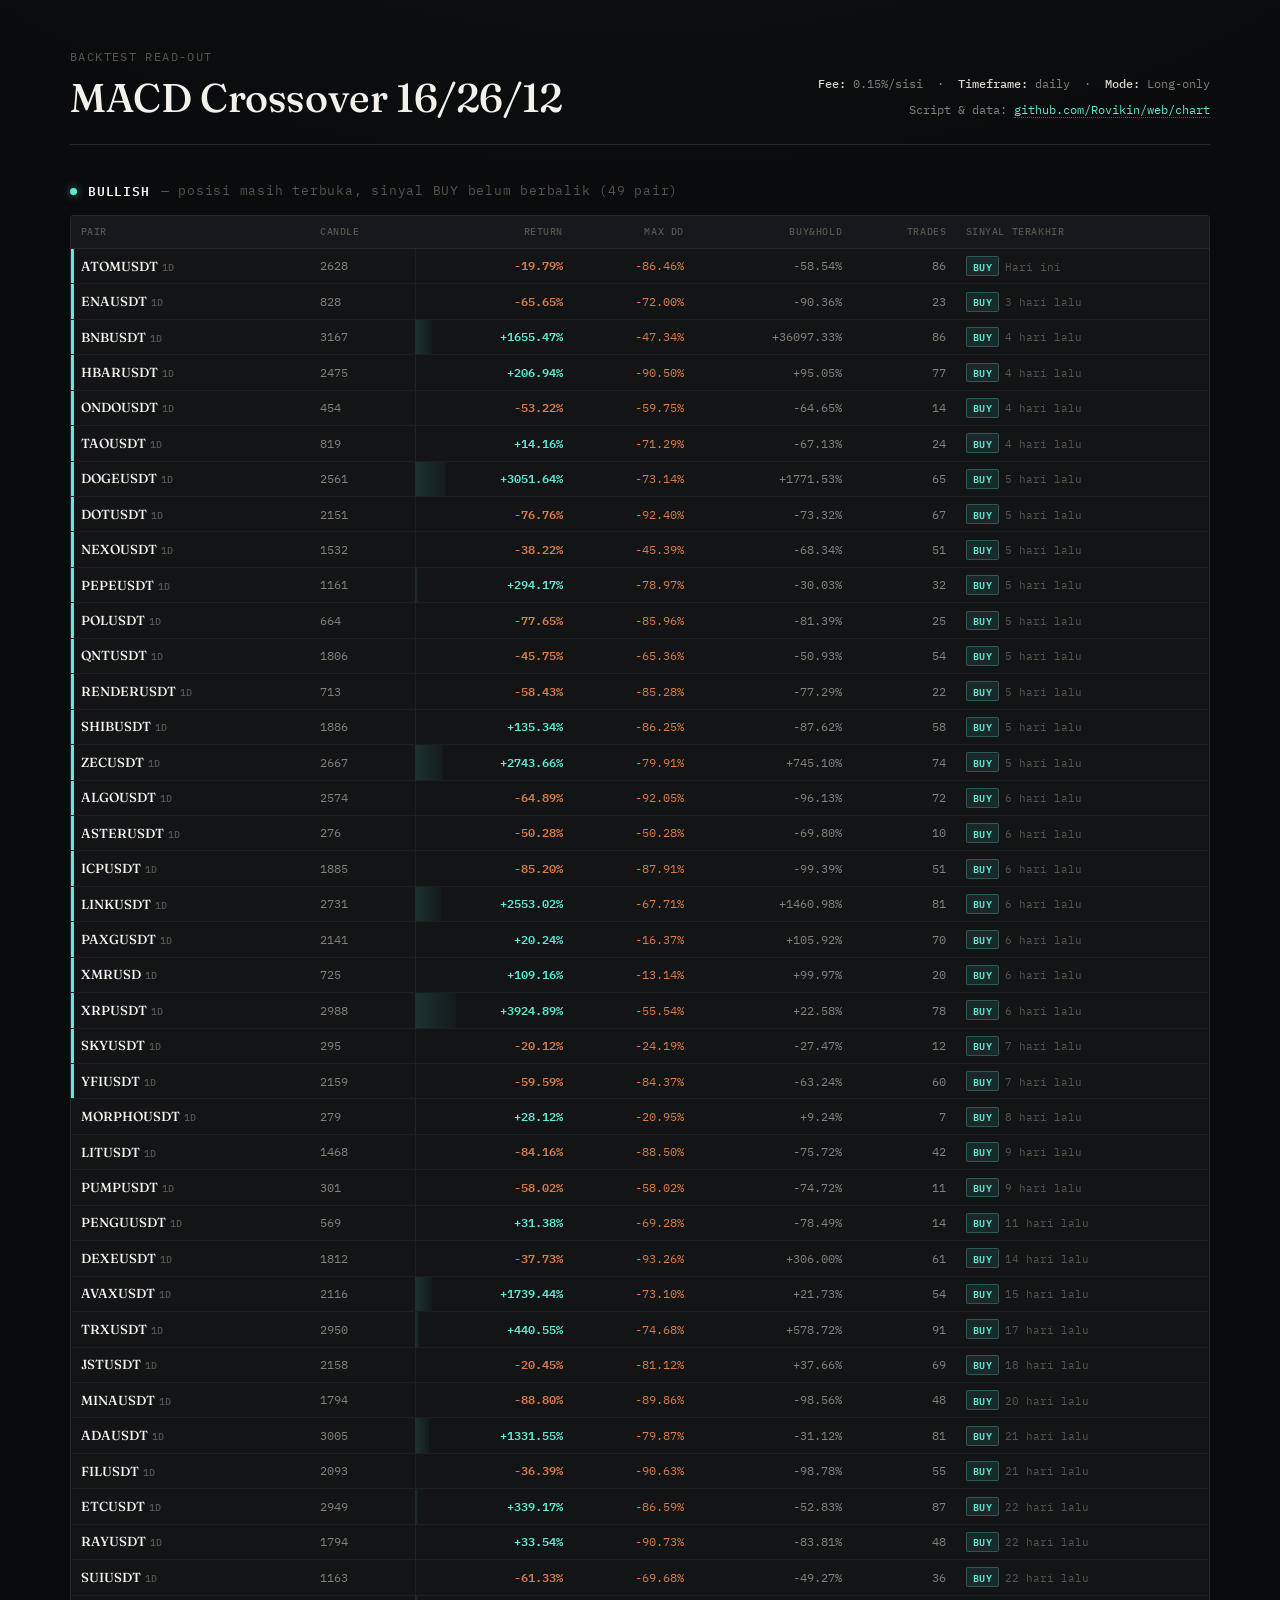
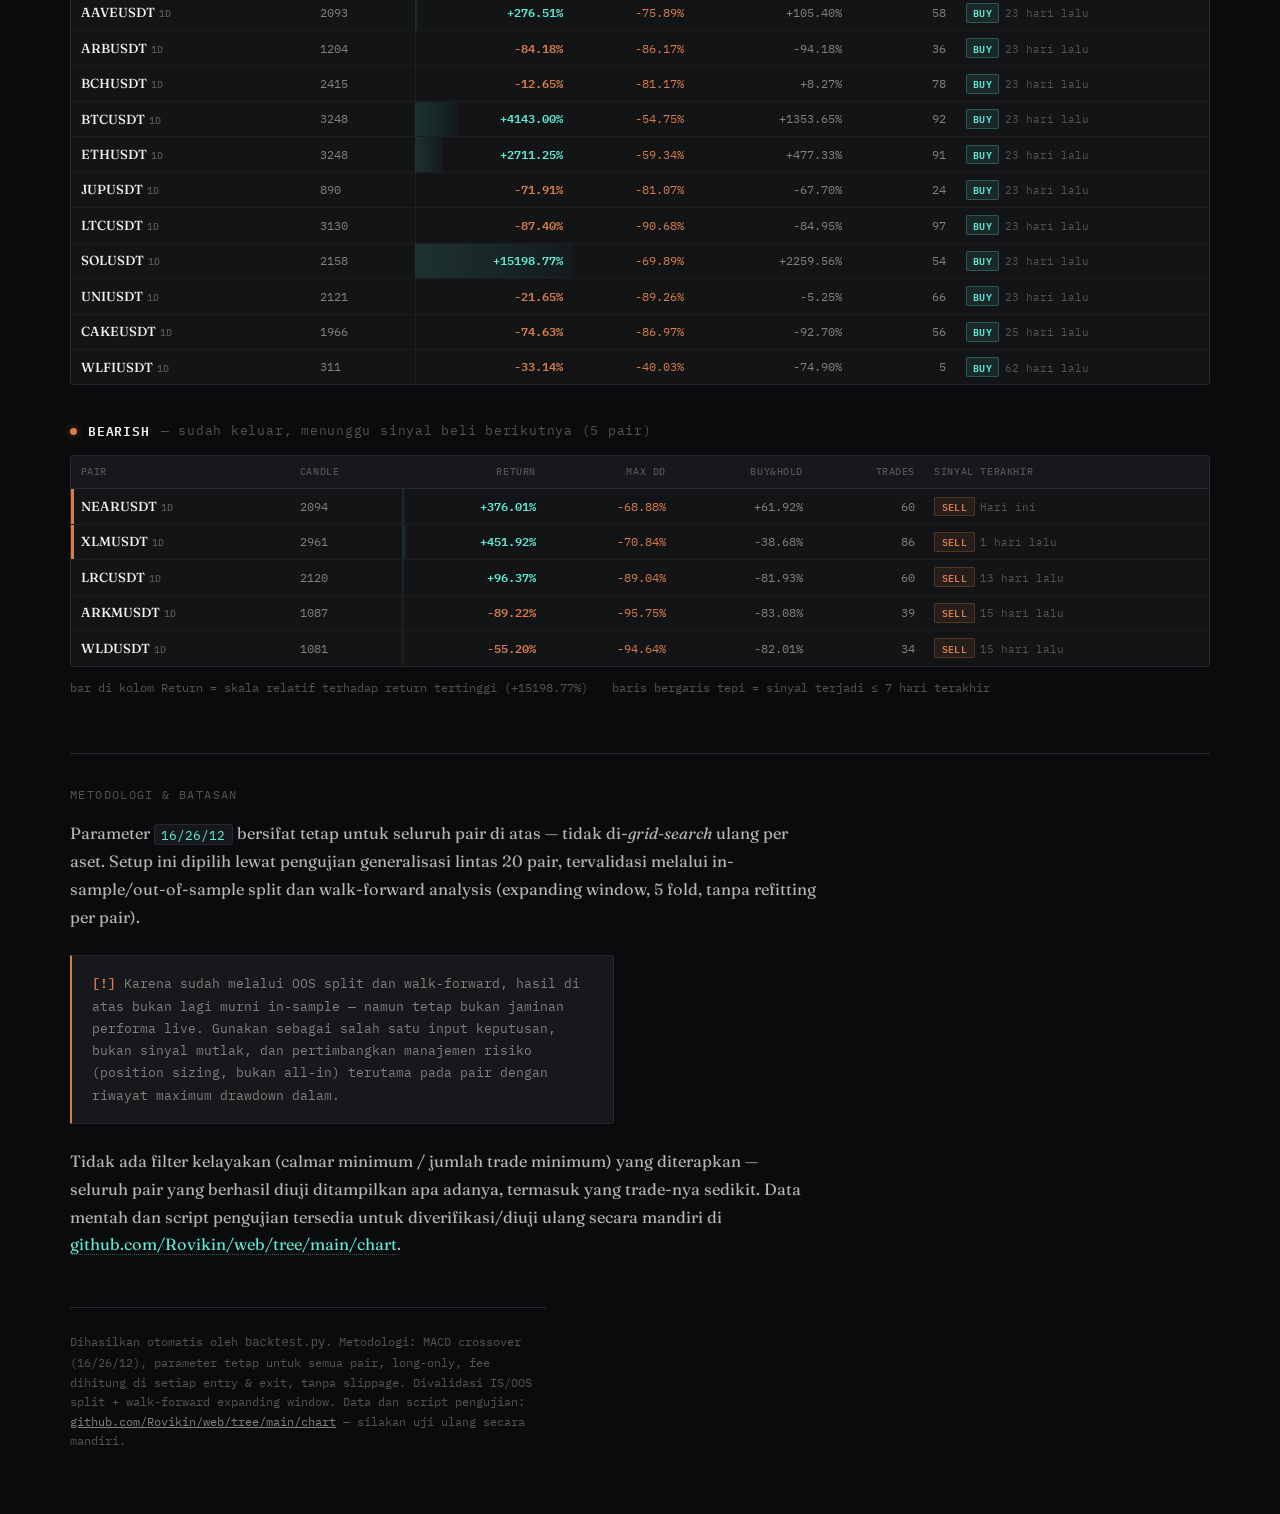
==== commit 32a31f23: "Added some bugs to be fixed later" ====
--- a/chart/index.html
+++ b/chart/index.html
@@ -4,144 +4,293 @@
 <meta charset="UTF-8">
 <meta name="viewport" content="width=device-width, initial-scale=1.0">
 <title>Hasil Backtest MACD (16/26/12)</title>
+<link rel="preconnect" href="https://fonts.googleapis.com">
+<link rel="preconnect" href="https://fonts.gstatic.com" crossorigin>
+<link href="https://fonts.googleapis.com/css2?family=Fraunces:opsz,wght@9..144,400;9..144,500;9..144,600&family=IBM+Plex+Mono:wght@400;500;600&display=swap" rel="stylesheet">
 <style>
 :root {
-  --bg: #0d1117;
-  --bg-card: #161b22;
-  --border: #30363d;
-  --text: #c9d1d9;
-  --text-muted: #8b949e;
-  --accent: #58a6ff;
-  --green: #3fb950;
-  --red: #f85149;
-  --green-bg: rgba(63, 185, 80, 0.15);
-  --red-bg: rgba(248, 81, 73, 0.15);
-}
+  --bg: #0a0b0c;
+  --bg-raised: #121416;
+  --bg-card: #16181b;
+  --line: #26292d;
+  --line-soft: #1c1e21;
+  --text: #d8d6d0;
+  --text-muted: #83817b;
+  --text-dim: #56544f;
+  --serif: 'Fraunces', Georgia, serif;
+  --mono: 'IBM Plex Mono', ui-monospace, 'SF Mono', Menlo, monospace;
+  --buy: #5eead4;
+  --buy-dim: rgba(94, 234, 212, 0.10);
+  --sell: #d97c4a;
+  --sell-dim: rgba(217, 124, 74, 0.10);
+  --sig: #8a8f98;
+}
+
 * { box-sizing: border-box; }
+
 body {
   margin: 0;
-  padding: 0;
   background: var(--bg);
+  background-image:
+    radial-gradient(ellipse 900px 500px at 50% -10%, rgba(94, 234, 212, 0.05), transparent);
   color: var(--text);
-  font-family: -apple-system, BlinkMacSystemFont, "Segoe UI", Helvetica, Arial, sans-serif;
+  font-family: var(--mono);
+  font-size: 14px;
   line-height: 1.6;
-}
-.container { max-width: 1100px; margin: 0 auto; padding: 2rem 1.25rem 4rem; }
-h1 { font-size: 1.75rem; margin-bottom: 0.5rem; color: #fff; }
-h2 {
-  font-size: 1.25rem; margin-top: 2.5rem; margin-bottom: 1rem;
-  color: #fff; display: flex; align-items: center; gap: 0.6rem;
-}
-p { color: var(--text); }
-code {
-  background: var(--bg-card); border: 1px solid var(--border); border-radius: 4px;
-  padding: 0.1rem 0.4rem; font-size: 0.9em; color: var(--accent);
-}
-a { color: var(--accent); }
-.intro {
-  background: var(--bg-card); border: 1px solid var(--border); border-radius: 8px;
-  padding: 1.25rem 1.5rem; margin-bottom: 1.5rem;
-}
-.meta-info {
-  background: var(--bg-card); border: 1px solid var(--border); border-radius: 8px;
-  padding: 1rem 1.5rem; margin: 1rem 0 1.5rem;
-}
-.meta-info p { margin: 0.4rem 0; font-size: 0.92rem; color: var(--text-muted); }
-.warning-box {
-  border-left: 3px solid #d29922; background: rgba(210, 153, 34, 0.1);
-  padding: 1rem 1.25rem; border-radius: 6px; margin: 1.25rem 0; font-size: 0.92rem;
-}
-.table-wrap { overflow-x: auto; border: 1px solid var(--border); border-radius: 8px; margin-bottom: 1rem; }
-table { width: 100%; border-collapse: collapse; font-size: 0.9rem; min-width: 640px; }
+  -webkit-font-smoothing: antialiased;
+}
+
+.container { max-width: 1180px; margin: 0 auto; padding: 3rem 1.25rem 4rem; }
+
+/* ---------- Masthead ---------- */
+.masthead {
+  display: flex; justify-content: space-between; align-items: flex-end;
+  flex-wrap: wrap; gap: 1rem 2rem;
+  padding-bottom: 1.5rem; margin-bottom: 1.75rem;
+  border-bottom: 1px solid var(--line);
+}
+.masthead .eyebrow {
+  font-size: 0.72rem; letter-spacing: 0.12em; text-transform: uppercase;
+  color: var(--text-dim); margin-bottom: 0.6rem;
+}
+.masthead h1 {
+  font-family: var(--serif); font-weight: 500; font-optical-sizing: auto;
+  font-size: clamp(1.7rem, 4vw, 2.5rem); line-height: 1.1;
+  color: #f2f1ec; margin: 0; letter-spacing: -0.01em;
+}
+.masthead .params {
+  text-align: right; font-size: 0.78rem; color: var(--text-muted);
+  white-space: nowrap;
+}
+.masthead .params strong { color: var(--text); font-weight: 500; }
+.masthead .params .src { margin-top: 0.35rem; }
+.masthead .params a { color: var(--buy); text-decoration: none; border-bottom: 1px dotted rgba(94,234,212,0.4); }
+.masthead .params a:hover { border-bottom-style: solid; }
+
+/* ---------- Section labels ---------- */
+.section-label {
+  display: flex; align-items: center; gap: 0.7rem;
+  margin: 2.25rem 0 0.85rem;
+  font-size: 0.8rem; letter-spacing: 0.06em;
+}
+.section-label .dot { width: 7px; height: 7px; border-radius: 50%; flex-shrink: 0; }
+.section-label.buy .dot { background: var(--buy); box-shadow: 0 0 8px rgba(94,234,212,0.6); }
+.section-label.sell .dot { background: var(--sell); box-shadow: 0 0 8px rgba(217,124,74,0.5); }
+.section-label .count {
+  color: var(--text-dim); font-weight: 400;
+}
+.section-label span.label { color: #f2f1ec; font-weight: 600; text-transform: uppercase; }
+
+/* ---------- Table ---------- */
+/* Diperkecil dibanding tema asli: font, padding, dan min-width tabel diturunkan
+   supaya di layar sempit (mis. HP) lebih dari 2 kolom terlihat sebelum harus digulir. */
+.table-wrap {
+  border: 1px solid var(--line); border-radius: 3px;
+  background: var(--bg-raised);
+  overflow-x: auto; overflow-y: hidden;
+  -webkit-overflow-scrolling: touch;
+}
+table { width: 100%; border-collapse: collapse; min-width: 560px; }
 thead th {
-  text-align: left; background: var(--bg-card); color: var(--text-muted);
-  font-weight: 600; padding: 0.7rem 1rem; border-bottom: 1px solid var(--border); white-space: nowrap;
-}
-tbody td { padding: 0.65rem 1rem; border-bottom: 1px solid var(--border); white-space: nowrap; }
+  text-align: left; font-weight: 500; font-size: 0.62rem;
+  letter-spacing: 0.06em; text-transform: uppercase;
+  color: var(--text-dim); padding: 0.5rem 0.6rem;
+  border-bottom: 1px solid var(--line); white-space: nowrap;
+  background: var(--bg-card);
+}
+th.num, td.num { text-align: right; }
+tbody td {
+  padding: 0.42rem 0.6rem; border-bottom: 1px solid var(--line-soft);
+  white-space: nowrap; font-size: 0.76rem;
+}
 tbody tr:last-child td { border-bottom: none; }
-tbody tr:hover { background: rgba(255,255,255,0.03); }
-.positive { color: var(--green); font-weight: 600; }
-.negative { color: var(--red); font-weight: 600; }
-.dash { color: var(--text-muted); }
+tbody tr { position: relative; transition: background 0.12s ease; }
+tbody tr:hover { background: rgba(255,255,255,0.02); }
+tbody tr.sig-row td:first-child { box-shadow: inset 3px 0 0 var(--buy); }
+tbody tr.sell-row.sig-row td:first-child { box-shadow: inset 3px 0 0 var(--sell); }
+td.pair { font-family: var(--serif); font-weight: 500; color: #f2f1ec; font-size: 0.82rem; }
+td.pair .tf { color: var(--text-dim); font-size: 0.64rem; font-family: var(--mono); margin-left: 0.3rem; }
+
+/* return bar */
+.ret-cell { position: relative; }
+.ret-bar {
+  position: absolute; left: 0; top: 0; bottom: 0;
+  background: linear-gradient(90deg, rgba(94,234,212,0.14), rgba(94,234,212,0.03));
+}
+.ret-bar.neg { background: linear-gradient(90deg, rgba(217,124,74,0.14), rgba(217,124,74,0.03)); }
+.ret-value { position: relative; font-weight: 600; }
+.positive { color: var(--buy); }
+.negative { color: var(--sell); }
+.muted-num { color: var(--text-muted); }
+
 .badge {
-  display: inline-block; padding: 0.15rem 0.55rem; border-radius: 999px;
-  font-size: 0.75rem; font-weight: 700; letter-spacing: 0.03em;
-}
-.signal-buy { background: var(--green-bg); color: var(--green); }
-.signal-sell { background: var(--red-bg); color: var(--red); }
-.signal-detail { color: var(--text-muted); font-size: 0.85rem; }
+  display: inline-block; padding: 0.08rem 0.4rem; border-radius: 2px;
+  font-size: 0.6rem; font-weight: 600; letter-spacing: 0.04em;
+  border: 1px solid;
+}
+.signal-buy { background: var(--buy-dim); color: var(--buy); border-color: rgba(94,234,212,0.25); }
+.signal-sell { background: var(--sell-dim); color: var(--sell); border-color: rgba(217,124,74,0.25); }
+.signal-detail { color: var(--text-dim); font-size: 0.68rem; margin-left: 0.35rem; }
+.dash { color: var(--text-dim); }
+
+.legend {
+  display: flex; gap: 1.5rem; flex-wrap: wrap;
+  margin-top: 0.75rem; font-size: 0.72rem; color: var(--text-dim);
+}
+.legend .swatch { display: inline-flex; align-items: center; gap: 0.4rem; white-space: nowrap; }
+.legend .swatch .dot { width: 6px; height: 6px; border-radius: 50%; }
+
+/* ---------- Prose / explanatory section ---------- */
+.prose-section {
+  margin-top: 3.5rem; padding-top: 2rem; border-top: 1px solid var(--line);
+}
+.prose-section .eyebrow {
+  font-size: 0.72rem; letter-spacing: 0.12em; text-transform: uppercase;
+  color: var(--text-dim); margin-bottom: 1rem;
+}
+.prose-section p {
+  font-family: var(--serif); font-size: 1.02rem; line-height: 1.7;
+  color: #b8b6b0; max-width: 68ch; margin: 0 0 1.1rem;
+}
+.prose-section code {
+  font-family: var(--mono); background: var(--bg-card); border: 1px solid var(--line);
+  border-radius: 3px; padding: 0.05rem 0.4rem; font-size: 0.82em; color: var(--buy);
+}
+.prose-section a { color: var(--buy); text-decoration: none; border-bottom: 1px dotted rgba(94,234,212,0.4); }
+.prose-section a:hover { border-bottom-style: solid; }
+
+.field-note {
+  font-family: var(--mono); font-size: 0.82rem; color: var(--text-muted);
+  background: var(--bg-card); border: 1px solid var(--line); border-left: 2px solid var(--sell);
+  padding: 1rem 1.25rem; border-radius: 0 3px 3px 0; margin: 1.5rem 0; max-width: 68ch;
+  line-height: 1.7;
+}
+.field-note .tag { color: var(--sell); font-weight: 600; }
+
 footer {
-  margin-top: 3rem; padding-top: 1.5rem; border-top: 1px solid var(--border);
-  color: var(--text-muted); font-size: 0.85rem;
+  margin-top: 3rem; padding-top: 1.5rem; border-top: 1px solid var(--line);
+  color: var(--text-dim); font-size: 0.76rem; max-width: 68ch;
+}
+footer a { color: var(--text-muted); }
+
+@media (max-width: 640px) {
+  .masthead { flex-direction: column; align-items: flex-start; }
+  .masthead .params { text-align: left; }
+  td.tf-col, th.tf-col { display: none; }
 }
 </style>
 </head>
 <body>
 <div class="container">
 
-<h1>Hasil Pengujian MACD Crossover (16/26/12)</h1>
-<div class="intro">
-<p>Halaman ini berisi hasil pengujian strategi <em>MACD crossover</em> (beli saat garis
-MACD memotong ke atas garis sinyal, jual saat memotong ke bawah) pada berbagai
-aset kripto, timeframe daily, dengan asumsi fee trading 0,15% per sisi.</p>
-
-<p>Parameter <code>16/26/12</code> bersifat <strong>tetap untuk semua pair</strong>
-(tidak di-grid-search ulang per aset). Parameter ini dipilih lewat pengujian
-yang menguji generalisasi satu setup tunggal lintas 16 pair, tervalidasi melalui
-in-sample/out-of-sample split dan walk-forward analysis (expanding window, 5 fold,
-tanpa refitting per pair). Setup ini unggul di seluruh metrik walk-forward genuine
-dibanding kandidat lain yang diuji, termasuk default klasik 12/26/9.</p>
-
-<div class="warning-box">
-Karena sudah melalui OOS split dan walk-forward, hasil di bawah ini bukan lagi
-murni in-sample — namun tetap bukan jaminan performa live. Walk-forward genuine
-menunjukkan hanya ~52% fold individual yang positif dan ~65% pair yang signifikan
-secara statistik (bootstrap p&lt;0,05); artinya edge ada tapi tidak seragam di semua
-pair maupun di semua periode. Gunakan sebagai salah satu input keputusan, bukan
-sinyal mutlak, dan pertimbangkan manajemen risiko (position sizing, bukan all-in)
-terutama pada pair dengan riwayat maximum drawdown dalam.
-</div>
-
-<p>Data mentah dan script pengujian tersedia untuk diverifikasi/diuji ulang secara
-mandiri di <a href="https://github.com/Rovikin/web/tree/main/chart">github.com/Rovikin/web/tree/main/chart</a>.</p>
-
-<p>Tidak ada lagi filter kelayakan (calmar minimum / jumlah trade minimum) — seluruh
-pair yang berhasil diuji ditampilkan apa adanya, termasuk yang trade-nya sedikit.</p>
+<div class="masthead">
+  <div>
+    <div class="eyebrow">Backtest Read-Out</div>
+    <h1>MACD Crossover 16/26/12</h1>
+  </div>
+  <div class="params">
+    <div><strong>Fee:</strong> 0.15%/sisi &nbsp;·&nbsp; <strong>Timeframe:</strong> daily &nbsp;·&nbsp; <strong>Mode:</strong> Long-only</div>
+    <div class="src">Script &amp; data: <a href="https://github.com/Rovikin/web/tree/main/chart">github.com/Rovikin/web/chart</a></div>
+  </div>
 </div>
 
 <!-- BACKTEST_RESULTS_START -->
-<div class="meta-info">
-<p><strong>Fee yang digunakan:</strong> 0.15% per sisi (0.3% round-trip)</p>
-<p><strong>Parameter MACD (tetap, semua pair):</strong> <code>16/26/12</code></p>
-<p><strong>Sinyal Terakhir</strong> menunjukkan sudah berapa hari sejak crossover MACD terakhir terjadi, dihitung sampai candle paling akhir di data (BUY = masih dalam posisi terbuka, SELL = sudah keluar dan menunggu sinyal beli berikutnya). Kedua tabel di bawah diurutkan dari sinyal paling baru ke paling lama.</p>
-</div>
-<h2>Result — Bullish <span class="badge signal-buy">Sinyal BUY</span></h2>
+<div class="section-label buy">
+<span class="dot"></span><span class="label">Bullish</span>
+<span class="count">— posisi masih terbuka, sinyal BUY belum berbalik (49 pair)</span>
+</div>
 <div class="table-wrap"><table>
-<thead><tr><th>Pair</th><th>Timeframe</th><th>Total Candle</th><th>Return</th><th>Max DD</th><th>Buy &amp; Hold</th><th>Trades</th><th>Sinyal Terakhir</th></tr></thead>
+<thead><tr><th>Pair</th><th class="tf-col">Candle</th><th class="num">Return</th><th class="num">Max DD</th><th class="num">Buy&amp;Hold</th><th class="num">Trades</th><th>Sinyal Terakhir</th></tr></thead>
 <tbody>
-<tr><td><strong>BNBUSDT</strong></td><td>1 Day</td><td>3167</td><td><span class="positive">+1655.47%</span></td><td><span class="negative">-47.34%</span></td><td>+36097.33%</td><td>86</td><td><span class="badge signal-buy">BUY</span> <span class="signal-detail">4 hari lalu (masih holding)</span></td></tr>
-<tr><td><strong>HBARUSDT</strong></td><td>1 Day</td><td>2475</td><td><span class="positive">+206.94%</span></td><td><span class="negative">-90.50%</span></td><td>+95.05%</td><td>77</td><td><span class="badge signal-buy">BUY</span> <span class="signal-detail">4 hari lalu (masih holding)</span></td></tr>
-<tr><td><strong>DOGEUSDT</strong></td><td>1 Day</td><td>2561</td><td><span class="positive">+3051.64%</span></td><td><span class="negative">-73.14%</span></td><td>+1771.53%</td><td>65</td><td><span class="badge signal-buy">BUY</span> <span class="signal-detail">5 hari lalu (masih holding)</span></td></tr>
-<tr><td><strong>ZECUSDT</strong></td><td>1 Day</td><td>2667</td><td><span class="positive">+2743.66%</span></td><td><span class="negative">-79.91%</span></td><td>+745.10%</td><td>74</td><td><span class="badge signal-buy">BUY</span> <span class="signal-detail">5 hari lalu (masih holding)</span></td></tr>
-<tr><td><strong>LINKUSDT</strong></td><td>1 Day</td><td>2731</td><td><span class="positive">+2553.02%</span></td><td><span class="negative">-67.71%</span></td><td>+1460.98%</td><td>81</td><td><span class="badge signal-buy">BUY</span> <span class="signal-detail">6 hari lalu (masih holding)</span></td></tr>
-<tr><td><strong>PAXGUSDT</strong></td><td>1 Day</td><td>2141</td><td><span class="positive">+20.24%</span></td><td><span class="negative">-16.37%</span></td><td>+105.92%</td><td>70</td><td><span class="badge signal-buy">BUY</span> <span class="signal-detail">6 hari lalu (masih holding)</span></td></tr>
-<tr><td><strong>XMRUSD</strong></td><td>1 Day</td><td>725</td><td><span class="positive">+109.16%</span></td><td><span class="negative">-13.14%</span></td><td>+99.97%</td><td>20</td><td><span class="badge signal-buy">BUY</span> <span class="signal-detail">6 hari lalu (masih holding)</span></td></tr>
-<tr><td><strong>XRPUSDT</strong></td><td>1 Day</td><td>2988</td><td><span class="positive">+3924.89%</span></td><td><span class="negative">-55.54%</span></td><td>+22.58%</td><td>78</td><td><span class="badge signal-buy">BUY</span> <span class="signal-detail">6 hari lalu (masih holding)</span></td></tr>
-<tr><td><strong>AVAXUSDT</strong></td><td>1 Day</td><td>2116</td><td><span class="positive">+1739.44%</span></td><td><span class="negative">-73.10%</span></td><td>+21.73%</td><td>54</td><td><span class="badge signal-buy">BUY</span> <span class="signal-detail">15 hari lalu (masih holding)</span></td></tr>
-<tr><td><strong>TRXUSDT</strong></td><td>1 Day</td><td>2950</td><td><span class="positive">+440.55%</span></td><td><span class="negative">-74.68%</span></td><td>+578.72%</td><td>91</td><td><span class="badge signal-buy">BUY</span> <span class="signal-detail">17 hari lalu (masih holding)</span></td></tr>
-<tr><td><strong>ADAUSDT</strong></td><td>1 Day</td><td>3005</td><td><span class="positive">+1331.55%</span></td><td><span class="negative">-79.87%</span></td><td>-31.12%</td><td>81</td><td><span class="badge signal-buy">BUY</span> <span class="signal-detail">21 hari lalu (masih holding)</span></td></tr>
-<tr><td><strong>BTCUSDT</strong></td><td>1 Day</td><td>3248</td><td><span class="positive">+4143.00%</span></td><td><span class="negative">-54.75%</span></td><td>+1353.65%</td><td>92</td><td><span class="badge signal-buy">BUY</span> <span class="signal-detail">23 hari lalu (masih holding)</span></td></tr>
-<tr><td><strong>ETHUSDT</strong></td><td>1 Day</td><td>3248</td><td><span class="positive">+2711.25%</span></td><td><span class="negative">-59.34%</span></td><td>+477.33%</td><td>91</td><td><span class="badge signal-buy">BUY</span> <span class="signal-detail">23 hari lalu (masih holding)</span></td></tr>
-<tr><td><strong>SOLUSDT</strong></td><td>1 Day</td><td>2158</td><td><span class="positive">+15198.77%</span></td><td><span class="negative">-69.89%</span></td><td>+2259.56%</td><td>54</td><td><span class="badge signal-buy">BUY</span> <span class="signal-detail">23 hari lalu (masih holding)</span></td></tr>
+<tr class="sig-row"><td class="pair">ATOMUSDT<span class="tf">1D</span></td><td class="tf-col muted-num">2628</td><td class="num ret-cell"><span class="ret-bar neg" style="width:1%"></span><span class="ret-value negative">-19.79%</span></td><td class="num negative">-86.46%</td><td class="num muted-num">-58.54%</td><td class="num muted-num">86</td><td><span class="badge signal-buy">BUY</span><span class="signal-detail">Hari ini</span></td></tr>
+<tr class="sig-row"><td class="pair">ENAUSDT<span class="tf">1D</span></td><td class="tf-col muted-num">828</td><td class="num ret-cell"><span class="ret-bar neg" style="width:1%"></span><span class="ret-value negative">-65.65%</span></td><td class="num negative">-72.00%</td><td class="num muted-num">-90.36%</td><td class="num muted-num">23</td><td><span class="badge signal-buy">BUY</span><span class="signal-detail">3 hari lalu</span></td></tr>
+<tr class="sig-row"><td class="pair">BNBUSDT<span class="tf">1D</span></td><td class="tf-col muted-num">3167</td><td class="num ret-cell"><span class="ret-bar" style="width:11%"></span><span class="ret-value positive">+1655.47%</span></td><td class="num negative">-47.34%</td><td class="num muted-num">+36097.33%</td><td class="num muted-num">86</td><td><span class="badge signal-buy">BUY</span><span class="signal-detail">4 hari lalu</span></td></tr>
+<tr class="sig-row"><td class="pair">HBARUSDT<span class="tf">1D</span></td><td class="tf-col muted-num">2475</td><td class="num ret-cell"><span class="ret-bar" style="width:1%"></span><span class="ret-value positive">+206.94%</span></td><td class="num negative">-90.50%</td><td class="num muted-num">+95.05%</td><td class="num muted-num">77</td><td><span class="badge signal-buy">BUY</span><span class="signal-detail">4 hari lalu</span></td></tr>
+<tr class="sig-row"><td class="pair">ONDOUSDT<span class="tf">1D</span></td><td class="tf-col muted-num">454</td><td class="num ret-cell"><span class="ret-bar neg" style="width:1%"></span><span class="ret-value negative">-53.22%</span></td><td class="num negative">-59.75%</td><td class="num muted-num">-64.65%</td><td class="num muted-num">14</td><td><span class="badge signal-buy">BUY</span><span class="signal-detail">4 hari lalu</span></td></tr>
+<tr class="sig-row"><td class="pair">TAOUSDT<span class="tf">1D</span></td><td class="tf-col muted-num">819</td><td class="num ret-cell"><span class="ret-bar" style="width:1%"></span><span class="ret-value positive">+14.16%</span></td><td class="num negative">-71.29%</td><td class="num muted-num">-67.13%</td><td class="num muted-num">24</td><td><span class="badge signal-buy">BUY</span><span class="signal-detail">4 hari lalu</span></td></tr>
+<tr class="sig-row"><td class="pair">DOGEUSDT<span class="tf">1D</span></td><td class="tf-col muted-num">2561</td><td class="num ret-cell"><span class="ret-bar" style="width:20%"></span><span class="ret-value positive">+3051.64%</span></td><td class="num negative">-73.14%</td><td class="num muted-num">+1771.53%</td><td class="num muted-num">65</td><td><span class="badge signal-buy">BUY</span><span class="signal-detail">5 hari lalu</span></td></tr>
+<tr class="sig-row"><td class="pair">DOTUSDT<span class="tf">1D</span></td><td class="tf-col muted-num">2151</td><td class="num ret-cell"><span class="ret-bar neg" style="width:1%"></span><span class="ret-value negative">-76.76%</span></td><td class="num negative">-92.40%</td><td class="num muted-num">-73.32%</td><td class="num muted-num">67</td><td><span class="badge signal-buy">BUY</span><span class="signal-detail">5 hari lalu</span></td></tr>
+<tr class="sig-row"><td class="pair">NEXOUSDT<span class="tf">1D</span></td><td class="tf-col muted-num">1532</td><td class="num ret-cell"><span class="ret-bar neg" style="width:1%"></span><span class="ret-value negative">-38.22%</span></td><td class="num negative">-45.39%</td><td class="num muted-num">-68.34%</td><td class="num muted-num">51</td><td><span class="badge signal-buy">BUY</span><span class="signal-detail">5 hari lalu</span></td></tr>
+<tr class="sig-row"><td class="pair">PEPEUSDT<span class="tf">1D</span></td><td class="tf-col muted-num">1161</td><td class="num ret-cell"><span class="ret-bar" style="width:2%"></span><span class="ret-value positive">+294.17%</span></td><td class="num negative">-78.97%</td><td class="num muted-num">-30.03%</td><td class="num muted-num">32</td><td><span class="badge signal-buy">BUY</span><span class="signal-detail">5 hari lalu</span></td></tr>
+<tr class="sig-row"><td class="pair">POLUSDT<span class="tf">1D</span></td><td class="tf-col muted-num">664</td><td class="num ret-cell"><span class="ret-bar neg" style="width:1%"></span><span class="ret-value negative">-77.65%</span></td><td class="num negative">-85.96%</td><td class="num muted-num">-81.39%</td><td class="num muted-num">25</td><td><span class="badge signal-buy">BUY</span><span class="signal-detail">5 hari lalu</span></td></tr>
+<tr class="sig-row"><td class="pair">QNTUSDT<span class="tf">1D</span></td><td class="tf-col muted-num">1806</td><td class="num ret-cell"><span class="ret-bar neg" style="width:1%"></span><span class="ret-value negative">-45.75%</span></td><td class="num negative">-65.36%</td><td class="num muted-num">-50.93%</td><td class="num muted-num">54</td><td><span class="badge signal-buy">BUY</span><span class="signal-detail">5 hari lalu</span></td></tr>
+<tr class="sig-row"><td class="pair">RENDERUSDT<span class="tf">1D</span></td><td class="tf-col muted-num">713</td><td class="num ret-cell"><span class="ret-bar neg" style="width:1%"></span><span class="ret-value negative">-58.43%</span></td><td class="num negative">-85.28%</td><td class="num muted-num">-77.29%</td><td class="num muted-num">22</td><td><span class="badge signal-buy">BUY</span><span class="signal-detail">5 hari lalu</span></td></tr>
+<tr class="sig-row"><td class="pair">SHIBUSDT<span class="tf">1D</span></td><td class="tf-col muted-num">1886</td><td class="num ret-cell"><span class="ret-bar" style="width:1%"></span><span class="ret-value positive">+135.34%</span></td><td class="num negative">-86.25%</td><td class="num muted-num">-87.62%</td><td class="num muted-num">58</td><td><span class="badge signal-buy">BUY</span><span class="signal-detail">5 hari lalu</span></td></tr>
+<tr class="sig-row"><td class="pair">ZECUSDT<span class="tf">1D</span></td><td class="tf-col muted-num">2667</td><td class="num ret-cell"><span class="ret-bar" style="width:18%"></span><span class="ret-value positive">+2743.66%</span></td><td class="num negative">-79.91%</td><td class="num muted-num">+745.10%</td><td class="num muted-num">74</td><td><span class="badge signal-buy">BUY</span><span class="signal-detail">5 hari lalu</span></td></tr>
+<tr class="sig-row"><td class="pair">ALGOUSDT<span class="tf">1D</span></td><td class="tf-col muted-num">2574</td><td class="num ret-cell"><span class="ret-bar neg" style="width:1%"></span><span class="ret-value negative">-64.89%</span></td><td class="num negative">-92.05%</td><td class="num muted-num">-96.13%</td><td class="num muted-num">72</td><td><span class="badge signal-buy">BUY</span><span class="signal-detail">6 hari lalu</span></td></tr>
+<tr class="sig-row"><td class="pair">ASTERUSDT<span class="tf">1D</span></td><td class="tf-col muted-num">276</td><td class="num ret-cell"><span class="ret-bar neg" style="width:1%"></span><span class="ret-value negative">-50.28%</span></td><td class="num negative">-50.28%</td><td class="num muted-num">-69.80%</td><td class="num muted-num">10</td><td><span class="badge signal-buy">BUY</span><span class="signal-detail">6 hari lalu</span></td></tr>
+<tr class="sig-row"><td class="pair">ICPUSDT<span class="tf">1D</span></td><td class="tf-col muted-num">1885</td><td class="num ret-cell"><span class="ret-bar neg" style="width:1%"></span><span class="ret-value negative">-85.20%</span></td><td class="num negative">-87.91%</td><td class="num muted-num">-99.39%</td><td class="num muted-num">51</td><td><span class="badge signal-buy">BUY</span><span class="signal-detail">6 hari lalu</span></td></tr>
+<tr class="sig-row"><td class="pair">LINKUSDT<span class="tf">1D</span></td><td class="tf-col muted-num">2731</td><td class="num ret-cell"><span class="ret-bar" style="width:17%"></span><span class="ret-value positive">+2553.02%</span></td><td class="num negative">-67.71%</td><td class="num muted-num">+1460.98%</td><td class="num muted-num">81</td><td><span class="badge signal-buy">BUY</span><span class="signal-detail">6 hari lalu</span></td></tr>
+<tr class="sig-row"><td class="pair">PAXGUSDT<span class="tf">1D</span></td><td class="tf-col muted-num">2141</td><td class="num ret-cell"><span class="ret-bar" style="width:1%"></span><span class="ret-value positive">+20.24%</span></td><td class="num negative">-16.37%</td><td class="num muted-num">+105.92%</td><td class="num muted-num">70</td><td><span class="badge signal-buy">BUY</span><span class="signal-detail">6 hari lalu</span></td></tr>
+<tr class="sig-row"><td class="pair">XMRUSD<span class="tf">1D</span></td><td class="tf-col muted-num">725</td><td class="num ret-cell"><span class="ret-bar" style="width:1%"></span><span class="ret-value positive">+109.16%</span></td><td class="num negative">-13.14%</td><td class="num muted-num">+99.97%</td><td class="num muted-num">20</td><td><span class="badge signal-buy">BUY</span><span class="signal-detail">6 hari lalu</span></td></tr>
+<tr class="sig-row"><td class="pair">XRPUSDT<span class="tf">1D</span></td><td class="tf-col muted-num">2988</td><td class="num ret-cell"><span class="ret-bar" style="width:26%"></span><span class="ret-value positive">+3924.89%</span></td><td class="num negative">-55.54%</td><td class="num muted-num">+22.58%</td><td class="num muted-num">78</td><td><span class="badge signal-buy">BUY</span><span class="signal-detail">6 hari lalu</span></td></tr>
+<tr class="sig-row"><td class="pair">SKYUSDT<span class="tf">1D</span></td><td class="tf-col muted-num">295</td><td class="num ret-cell"><span class="ret-bar neg" style="width:1%"></span><span class="ret-value negative">-20.12%</span></td><td class="num negative">-24.19%</td><td class="num muted-num">-27.47%</td><td class="num muted-num">12</td><td><span class="badge signal-buy">BUY</span><span class="signal-detail">7 hari lalu</span></td></tr>
+<tr class="sig-row"><td class="pair">YFIUSDT<span class="tf">1D</span></td><td class="tf-col muted-num">2159</td><td class="num ret-cell"><span class="ret-bar neg" style="width:1%"></span><span class="ret-value negative">-59.59%</span></td><td class="num negative">-84.37%</td><td class="num muted-num">-63.24%</td><td class="num muted-num">60</td><td><span class="badge signal-buy">BUY</span><span class="signal-detail">7 hari lalu</span></td></tr>
+<tr><td class="pair">MORPHOUSDT<span class="tf">1D</span></td><td class="tf-col muted-num">279</td><td class="num ret-cell"><span class="ret-bar" style="width:1%"></span><span class="ret-value positive">+28.12%</span></td><td class="num negative">-20.95%</td><td class="num muted-num">+9.24%</td><td class="num muted-num">7</td><td><span class="badge signal-buy">BUY</span><span class="signal-detail">8 hari lalu</span></td></tr>
+<tr><td class="pair">LITUSDT<span class="tf">1D</span></td><td class="tf-col muted-num">1468</td><td class="num ret-cell"><span class="ret-bar neg" style="width:1%"></span><span class="ret-value negative">-84.16%</span></td><td class="num negative">-88.50%</td><td class="num muted-num">-75.72%</td><td class="num muted-num">42</td><td><span class="badge signal-buy">BUY</span><span class="signal-detail">9 hari lalu</span></td></tr>
+<tr><td class="pair">PUMPUSDT<span class="tf">1D</span></td><td class="tf-col muted-num">301</td><td class="num ret-cell"><span class="ret-bar neg" style="width:1%"></span><span class="ret-value negative">-58.02%</span></td><td class="num negative">-58.02%</td><td class="num muted-num">-74.72%</td><td class="num muted-num">11</td><td><span class="badge signal-buy">BUY</span><span class="signal-detail">9 hari lalu</span></td></tr>
+<tr><td class="pair">PENGUUSDT<span class="tf">1D</span></td><td class="tf-col muted-num">569</td><td class="num ret-cell"><span class="ret-bar" style="width:1%"></span><span class="ret-value positive">+31.38%</span></td><td class="num negative">-69.28%</td><td class="num muted-num">-78.49%</td><td class="num muted-num">14</td><td><span class="badge signal-buy">BUY</span><span class="signal-detail">11 hari lalu</span></td></tr>
+<tr><td class="pair">DEXEUSDT<span class="tf">1D</span></td><td class="tf-col muted-num">1812</td><td class="num ret-cell"><span class="ret-bar neg" style="width:1%"></span><span class="ret-value negative">-37.73%</span></td><td class="num negative">-93.26%</td><td class="num muted-num">+306.00%</td><td class="num muted-num">61</td><td><span class="badge signal-buy">BUY</span><span class="signal-detail">14 hari lalu</span></td></tr>
+<tr><td class="pair">AVAXUSDT<span class="tf">1D</span></td><td class="tf-col muted-num">2116</td><td class="num ret-cell"><span class="ret-bar" style="width:11%"></span><span class="ret-value positive">+1739.44%</span></td><td class="num negative">-73.10%</td><td class="num muted-num">+21.73%</td><td class="num muted-num">54</td><td><span class="badge signal-buy">BUY</span><span class="signal-detail">15 hari lalu</span></td></tr>
+<tr><td class="pair">TRXUSDT<span class="tf">1D</span></td><td class="tf-col muted-num">2950</td><td class="num ret-cell"><span class="ret-bar" style="width:3%"></span><span class="ret-value positive">+440.55%</span></td><td class="num negative">-74.68%</td><td class="num muted-num">+578.72%</td><td class="num muted-num">91</td><td><span class="badge signal-buy">BUY</span><span class="signal-detail">17 hari lalu</span></td></tr>
+<tr><td class="pair">JSTUSDT<span class="tf">1D</span></td><td class="tf-col muted-num">2158</td><td class="num ret-cell"><span class="ret-bar neg" style="width:1%"></span><span class="ret-value negative">-20.45%</span></td><td class="num negative">-81.12%</td><td class="num muted-num">+37.66%</td><td class="num muted-num">69</td><td><span class="badge signal-buy">BUY</span><span class="signal-detail">18 hari lalu</span></td></tr>
+<tr><td class="pair">MINAUSDT<span class="tf">1D</span></td><td class="tf-col muted-num">1794</td><td class="num ret-cell"><span class="ret-bar neg" style="width:1%"></span><span class="ret-value negative">-88.80%</span></td><td class="num negative">-89.86%</td><td class="num muted-num">-98.56%</td><td class="num muted-num">48</td><td><span class="badge signal-buy">BUY</span><span class="signal-detail">20 hari lalu</span></td></tr>
+<tr><td class="pair">ADAUSDT<span class="tf">1D</span></td><td class="tf-col muted-num">3005</td><td class="num ret-cell"><span class="ret-bar" style="width:9%"></span><span class="ret-value positive">+1331.55%</span></td><td class="num negative">-79.87%</td><td class="num muted-num">-31.12%</td><td class="num muted-num">81</td><td><span class="badge signal-buy">BUY</span><span class="signal-detail">21 hari lalu</span></td></tr>
+<tr><td class="pair">FILUSDT<span class="tf">1D</span></td><td class="tf-col muted-num">2093</td><td class="num ret-cell"><span class="ret-bar neg" style="width:1%"></span><span class="ret-value negative">-36.39%</span></td><td class="num negative">-90.63%</td><td class="num muted-num">-98.78%</td><td class="num muted-num">55</td><td><span class="badge signal-buy">BUY</span><span class="signal-detail">21 hari lalu</span></td></tr>
+<tr><td class="pair">ETCUSDT<span class="tf">1D</span></td><td class="tf-col muted-num">2949</td><td class="num ret-cell"><span class="ret-bar" style="width:2%"></span><span class="ret-value positive">+339.17%</span></td><td class="num negative">-86.59%</td><td class="num muted-num">-52.83%</td><td class="num muted-num">87</td><td><span class="badge signal-buy">BUY</span><span class="signal-detail">22 hari lalu</span></td></tr>
+<tr><td class="pair">RAYUSDT<span class="tf">1D</span></td><td class="tf-col muted-num">1794</td><td class="num ret-cell"><span class="ret-bar" style="width:1%"></span><span class="ret-value positive">+33.54%</span></td><td class="num negative">-90.73%</td><td class="num muted-num">-83.81%</td><td class="num muted-num">48</td><td><span class="badge signal-buy">BUY</span><span class="signal-detail">22 hari lalu</span></td></tr>
+<tr><td class="pair">SUIUSDT<span class="tf">1D</span></td><td class="tf-col muted-num">1163</td><td class="num ret-cell"><span class="ret-bar neg" style="width:1%"></span><span class="ret-value negative">-61.33%</span></td><td class="num negative">-69.68%</td><td class="num muted-num">-49.27%</td><td class="num muted-num">36</td><td><span class="badge signal-buy">BUY</span><span class="signal-detail">22 hari lalu</span></td></tr>
+<tr><td class="pair">AAVEUSDT<span class="tf">1D</span></td><td class="tf-col muted-num">2093</td><td class="num ret-cell"><span class="ret-bar" style="width:2%"></span><span class="ret-value positive">+276.51%</span></td><td class="num negative">-75.89%</td><td class="num muted-num">+105.40%</td><td class="num muted-num">58</td><td><span class="badge signal-buy">BUY</span><span class="signal-detail">23 hari lalu</span></td></tr>
+<tr><td class="pair">ARBUSDT<span class="tf">1D</span></td><td class="tf-col muted-num">1204</td><td class="num ret-cell"><span class="ret-bar neg" style="width:1%"></span><span class="ret-value negative">-84.18%</span></td><td class="num negative">-86.17%</td><td class="num muted-num">-94.18%</td><td class="num muted-num">36</td><td><span class="badge signal-buy">BUY</span><span class="signal-detail">23 hari lalu</span></td></tr>
+<tr><td class="pair">BCHUSDT<span class="tf">1D</span></td><td class="tf-col muted-num">2415</td><td class="num ret-cell"><span class="ret-bar neg" style="width:1%"></span><span class="ret-value negative">-12.65%</span></td><td class="num negative">-81.17%</td><td class="num muted-num">+8.27%</td><td class="num muted-num">78</td><td><span class="badge signal-buy">BUY</span><span class="signal-detail">23 hari lalu</span></td></tr>
+<tr><td class="pair">BTCUSDT<span class="tf">1D</span></td><td class="tf-col muted-num">3248</td><td class="num ret-cell"><span class="ret-bar" style="width:27%"></span><span class="ret-value positive">+4143.00%</span></td><td class="num negative">-54.75%</td><td class="num muted-num">+1353.65%</td><td class="num muted-num">92</td><td><span class="badge signal-buy">BUY</span><span class="signal-detail">23 hari lalu</span></td></tr>
+<tr><td class="pair">ETHUSDT<span class="tf">1D</span></td><td class="tf-col muted-num">3248</td><td class="num ret-cell"><span class="ret-bar" style="width:18%"></span><span class="ret-value positive">+2711.25%</span></td><td class="num negative">-59.34%</td><td class="num muted-num">+477.33%</td><td class="num muted-num">91</td><td><span class="badge signal-buy">BUY</span><span class="signal-detail">23 hari lalu</span></td></tr>
+<tr><td class="pair">JUPUSDT<span class="tf">1D</span></td><td class="tf-col muted-num">890</td><td class="num ret-cell"><span class="ret-bar neg" style="width:1%"></span><span class="ret-value negative">-71.91%</span></td><td class="num negative">-81.07%</td><td class="num muted-num">-67.70%</td><td class="num muted-num">24</td><td><span class="badge signal-buy">BUY</span><span class="signal-detail">23 hari lalu</span></td></tr>
+<tr><td class="pair">LTCUSDT<span class="tf">1D</span></td><td class="tf-col muted-num">3130</td><td class="num ret-cell"><span class="ret-bar neg" style="width:1%"></span><span class="ret-value negative">-87.40%</span></td><td class="num negative">-90.68%</td><td class="num muted-num">-84.95%</td><td class="num muted-num">97</td><td><span class="badge signal-buy">BUY</span><span class="signal-detail">23 hari lalu</span></td></tr>
+<tr><td class="pair">SOLUSDT<span class="tf">1D</span></td><td class="tf-col muted-num">2158</td><td class="num ret-cell"><span class="ret-bar" style="width:100%"></span><span class="ret-value positive">+15198.77%</span></td><td class="num negative">-69.89%</td><td class="num muted-num">+2259.56%</td><td class="num muted-num">54</td><td><span class="badge signal-buy">BUY</span><span class="signal-detail">23 hari lalu</span></td></tr>
+<tr><td class="pair">UNIUSDT<span class="tf">1D</span></td><td class="tf-col muted-num">2121</td><td class="num ret-cell"><span class="ret-bar neg" style="width:1%"></span><span class="ret-value negative">-21.65%</span></td><td class="num negative">-89.26%</td><td class="num muted-num">-5.25%</td><td class="num muted-num">66</td><td><span class="badge signal-buy">BUY</span><span class="signal-detail">23 hari lalu</span></td></tr>
+<tr><td class="pair">CAKEUSDT<span class="tf">1D</span></td><td class="tf-col muted-num">1966</td><td class="num ret-cell"><span class="ret-bar neg" style="width:1%"></span><span class="ret-value negative">-74.63%</span></td><td class="num negative">-86.97%</td><td class="num muted-num">-92.70%</td><td class="num muted-num">56</td><td><span class="badge signal-buy">BUY</span><span class="signal-detail">25 hari lalu</span></td></tr>
+<tr><td class="pair">WLFIUSDT<span class="tf">1D</span></td><td class="tf-col muted-num">311</td><td class="num ret-cell"><span class="ret-bar neg" style="width:1%"></span><span class="ret-value negative">-33.14%</span></td><td class="num negative">-40.03%</td><td class="num muted-num">-74.90%</td><td class="num muted-num">5</td><td><span class="badge signal-buy">BUY</span><span class="signal-detail">62 hari lalu</span></td></tr>
 </tbody></table></div>
-<h2>Result — Bearish <span class="badge signal-sell">Sinyal SELL</span></h2>
+<div class="section-label sell">
+<span class="dot"></span><span class="label">Bearish</span>
+<span class="count">— sudah keluar, menunggu sinyal beli berikutnya (5 pair)</span>
+</div>
 <div class="table-wrap"><table>
-<thead><tr><th>Pair</th><th>Timeframe</th><th>Total Candle</th><th>Return</th><th>Max DD</th><th>Buy &amp; Hold</th><th>Trades</th><th>Sinyal Terakhir</th></tr></thead>
+<thead><tr><th>Pair</th><th class="tf-col">Candle</th><th class="num">Return</th><th class="num">Max DD</th><th class="num">Buy&amp;Hold</th><th class="num">Trades</th><th>Sinyal Terakhir</th></tr></thead>
 <tbody>
-<tr><td><strong>NEARUSDT</strong></td><td>1 Day</td><td>2094</td><td><span class="positive">+376.01%</span></td><td><span class="negative">-68.88%</span></td><td>+61.92%</td><td>60</td><td><span class="badge signal-sell">SELL</span> <span class="signal-detail">Hari ini (menunggu sinyal beli)</span></td></tr>
-<tr><td><strong>XLMUSDT</strong></td><td>1 Day</td><td>2961</td><td><span class="positive">+451.92%</span></td><td><span class="negative">-70.84%</span></td><td>-38.68%</td><td>86</td><td><span class="badge signal-sell">SELL</span> <span class="signal-detail">1 hari lalu (menunggu sinyal beli)</span></td></tr>
+<tr class="sell-row sig-row"><td class="pair">NEARUSDT<span class="tf">1D</span></td><td class="tf-col muted-num">2094</td><td class="num ret-cell"><span class="ret-bar" style="width:2%"></span><span class="ret-value positive">+376.01%</span></td><td class="num negative">-68.88%</td><td class="num muted-num">+61.92%</td><td class="num muted-num">60</td><td><span class="badge signal-sell">SELL</span><span class="signal-detail">Hari ini</span></td></tr>
+<tr class="sell-row sig-row"><td class="pair">XLMUSDT<span class="tf">1D</span></td><td class="tf-col muted-num">2961</td><td class="num ret-cell"><span class="ret-bar" style="width:3%"></span><span class="ret-value positive">+451.92%</span></td><td class="num negative">-70.84%</td><td class="num muted-num">-38.68%</td><td class="num muted-num">86</td><td><span class="badge signal-sell">SELL</span><span class="signal-detail">1 hari lalu</span></td></tr>
+<tr class="sell-row"><td class="pair">LRCUSDT<span class="tf">1D</span></td><td class="tf-col muted-num">2120</td><td class="num ret-cell"><span class="ret-bar" style="width:1%"></span><span class="ret-value positive">+96.37%</span></td><td class="num negative">-89.04%</td><td class="num muted-num">-81.93%</td><td class="num muted-num">60</td><td><span class="badge signal-sell">SELL</span><span class="signal-detail">13 hari lalu</span></td></tr>
+<tr class="sell-row"><td class="pair">ARKMUSDT<span class="tf">1D</span></td><td class="tf-col muted-num">1087</td><td class="num ret-cell"><span class="ret-bar neg" style="width:1%"></span><span class="ret-value negative">-89.22%</span></td><td class="num negative">-95.75%</td><td class="num muted-num">-83.08%</td><td class="num muted-num">39</td><td><span class="badge signal-sell">SELL</span><span class="signal-detail">15 hari lalu</span></td></tr>
+<tr class="sell-row"><td class="pair">WLDUSDT<span class="tf">1D</span></td><td class="tf-col muted-num">1081</td><td class="num ret-cell"><span class="ret-bar neg" style="width:1%"></span><span class="ret-value negative">-55.20%</span></td><td class="num negative">-94.64%</td><td class="num muted-num">-82.01%</td><td class="num muted-num">34</td><td><span class="badge signal-sell">SELL</span><span class="signal-detail">15 hari lalu</span></td></tr>
 </tbody></table></div>
+<div class="legend">
+<span class="swatch">bar di kolom Return = skala relatif terhadap return tertinggi (+15198.77%)</span>
+<span class="swatch">baris bergaris tepi = sinyal terjadi ≤ 7 hari terakhir</span>
+</div>
 <!-- BACKTEST_RESULTS_END -->
+
+<div class="prose-section">
+  <div class="eyebrow">Metodologi &amp; Batasan</div>
+
+  <p>Parameter <code>16/26/12</code> bersifat tetap untuk seluruh pair di atas
+  — tidak di-<em>grid-search</em> ulang per aset. Setup ini dipilih lewat pengujian generalisasi lintas
+  20 pair, tervalidasi melalui in-sample/out-of-sample split dan walk-forward analysis (expanding window,
+  5 fold, tanpa refitting per pair).</p>
+
+  <div class="field-note">
+    <span class="tag">[!]</span> Karena sudah melalui OOS split dan walk-forward, hasil di atas bukan lagi
+    murni in-sample — namun tetap bukan jaminan performa live. Gunakan sebagai salah satu input keputusan,
+    bukan sinyal mutlak, dan pertimbangkan manajemen risiko (position sizing, bukan all-in) terutama pada
+    pair dengan riwayat maximum drawdown dalam.
+  </div>
+
+  <p>Tidak ada filter kelayakan (calmar minimum / jumlah trade minimum) yang diterapkan — seluruh pair yang
+  berhasil diuji ditampilkan apa adanya, termasuk yang trade-nya sedikit. Data mentah dan script pengujian
+  tersedia untuk diverifikasi/diuji ulang secara mandiri di
+  <a href="https://github.com/Rovikin/web/tree/main/chart">github.com/Rovikin/web/tree/main/chart</a>.</p>
+</div>
 
 <footer>
 Dihasilkan otomatis oleh <code>backtest.py</code>. Metodologi: MACD crossover (16/26/12),
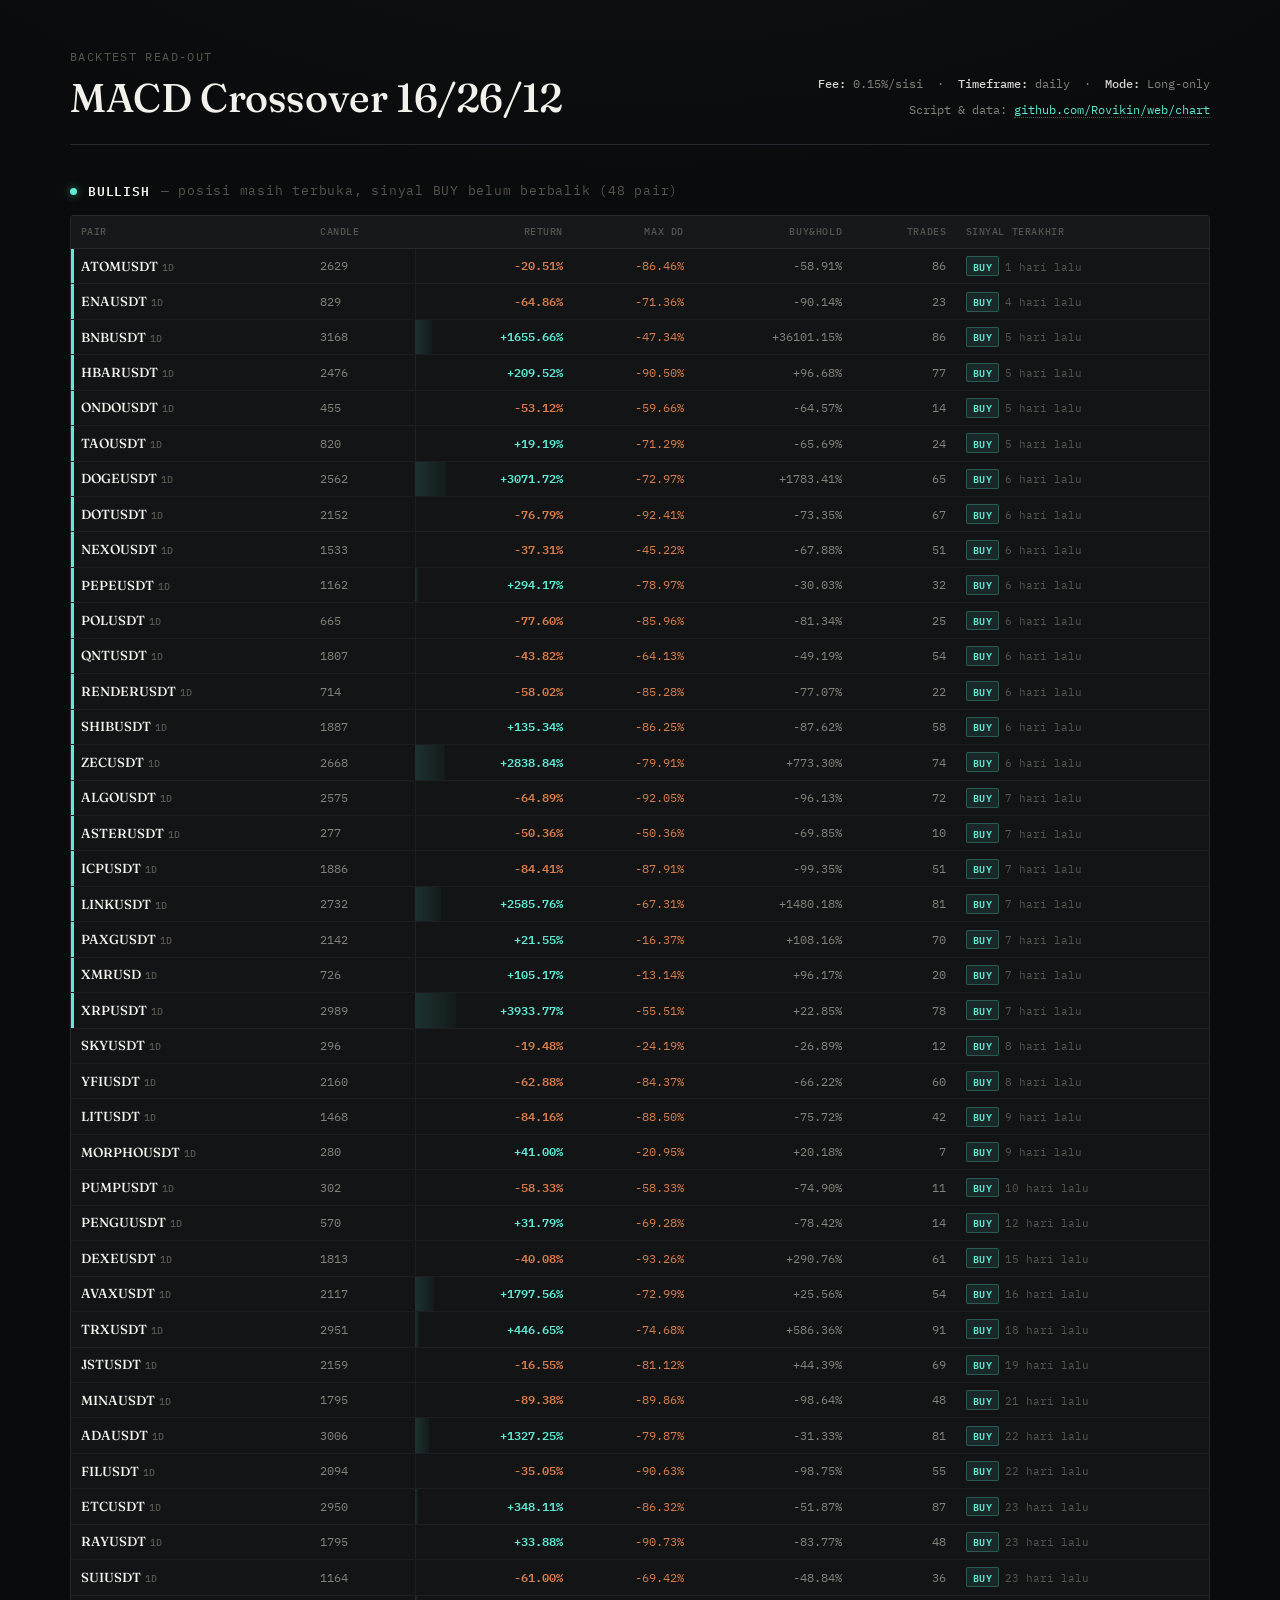
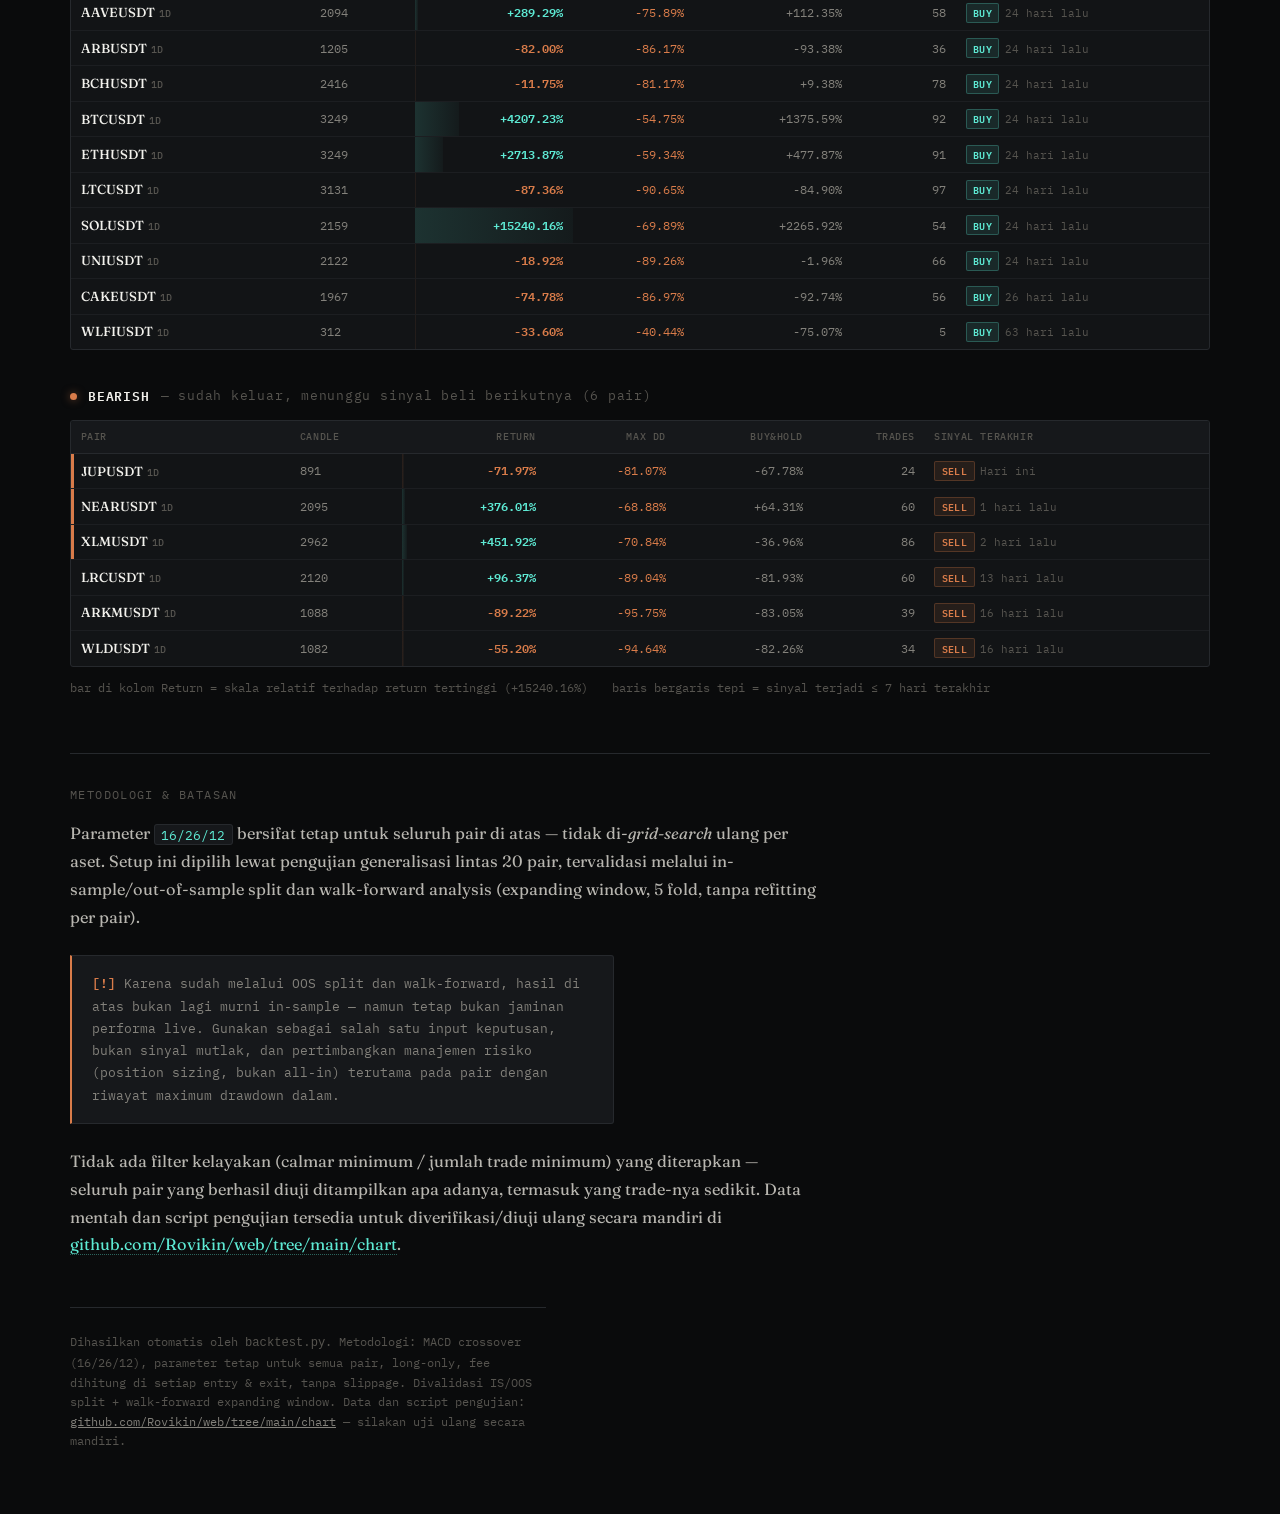
==== commit 317d1444: "update chart/index.html" ====
--- a/chart/index.html
+++ b/chart/index.html
@@ -197,76 +197,76 @@
 <!-- BACKTEST_RESULTS_START -->
 <div class="section-label buy">
 <span class="dot"></span><span class="label">Bullish</span>
-<span class="count">— posisi masih terbuka, sinyal BUY belum berbalik (49 pair)</span>
+<span class="count">— posisi masih terbuka, sinyal BUY belum berbalik (48 pair)</span>
 </div>
 <div class="table-wrap"><table>
 <thead><tr><th>Pair</th><th class="tf-col">Candle</th><th class="num">Return</th><th class="num">Max DD</th><th class="num">Buy&amp;Hold</th><th class="num">Trades</th><th>Sinyal Terakhir</th></tr></thead>
 <tbody>
-<tr class="sig-row"><td class="pair">ATOMUSDT<span class="tf">1D</span></td><td class="tf-col muted-num">2628</td><td class="num ret-cell"><span class="ret-bar neg" style="width:1%"></span><span class="ret-value negative">-19.79%</span></td><td class="num negative">-86.46%</td><td class="num muted-num">-58.54%</td><td class="num muted-num">86</td><td><span class="badge signal-buy">BUY</span><span class="signal-detail">Hari ini</span></td></tr>
-<tr class="sig-row"><td class="pair">ENAUSDT<span class="tf">1D</span></td><td class="tf-col muted-num">828</td><td class="num ret-cell"><span class="ret-bar neg" style="width:1%"></span><span class="ret-value negative">-65.65%</span></td><td class="num negative">-72.00%</td><td class="num muted-num">-90.36%</td><td class="num muted-num">23</td><td><span class="badge signal-buy">BUY</span><span class="signal-detail">3 hari lalu</span></td></tr>
-<tr class="sig-row"><td class="pair">BNBUSDT<span class="tf">1D</span></td><td class="tf-col muted-num">3167</td><td class="num ret-cell"><span class="ret-bar" style="width:11%"></span><span class="ret-value positive">+1655.47%</span></td><td class="num negative">-47.34%</td><td class="num muted-num">+36097.33%</td><td class="num muted-num">86</td><td><span class="badge signal-buy">BUY</span><span class="signal-detail">4 hari lalu</span></td></tr>
-<tr class="sig-row"><td class="pair">HBARUSDT<span class="tf">1D</span></td><td class="tf-col muted-num">2475</td><td class="num ret-cell"><span class="ret-bar" style="width:1%"></span><span class="ret-value positive">+206.94%</span></td><td class="num negative">-90.50%</td><td class="num muted-num">+95.05%</td><td class="num muted-num">77</td><td><span class="badge signal-buy">BUY</span><span class="signal-detail">4 hari lalu</span></td></tr>
-<tr class="sig-row"><td class="pair">ONDOUSDT<span class="tf">1D</span></td><td class="tf-col muted-num">454</td><td class="num ret-cell"><span class="ret-bar neg" style="width:1%"></span><span class="ret-value negative">-53.22%</span></td><td class="num negative">-59.75%</td><td class="num muted-num">-64.65%</td><td class="num muted-num">14</td><td><span class="badge signal-buy">BUY</span><span class="signal-detail">4 hari lalu</span></td></tr>
-<tr class="sig-row"><td class="pair">TAOUSDT<span class="tf">1D</span></td><td class="tf-col muted-num">819</td><td class="num ret-cell"><span class="ret-bar" style="width:1%"></span><span class="ret-value positive">+14.16%</span></td><td class="num negative">-71.29%</td><td class="num muted-num">-67.13%</td><td class="num muted-num">24</td><td><span class="badge signal-buy">BUY</span><span class="signal-detail">4 hari lalu</span></td></tr>
-<tr class="sig-row"><td class="pair">DOGEUSDT<span class="tf">1D</span></td><td class="tf-col muted-num">2561</td><td class="num ret-cell"><span class="ret-bar" style="width:20%"></span><span class="ret-value positive">+3051.64%</span></td><td class="num negative">-73.14%</td><td class="num muted-num">+1771.53%</td><td class="num muted-num">65</td><td><span class="badge signal-buy">BUY</span><span class="signal-detail">5 hari lalu</span></td></tr>
-<tr class="sig-row"><td class="pair">DOTUSDT<span class="tf">1D</span></td><td class="tf-col muted-num">2151</td><td class="num ret-cell"><span class="ret-bar neg" style="width:1%"></span><span class="ret-value negative">-76.76%</span></td><td class="num negative">-92.40%</td><td class="num muted-num">-73.32%</td><td class="num muted-num">67</td><td><span class="badge signal-buy">BUY</span><span class="signal-detail">5 hari lalu</span></td></tr>
-<tr class="sig-row"><td class="pair">NEXOUSDT<span class="tf">1D</span></td><td class="tf-col muted-num">1532</td><td class="num ret-cell"><span class="ret-bar neg" style="width:1%"></span><span class="ret-value negative">-38.22%</span></td><td class="num negative">-45.39%</td><td class="num muted-num">-68.34%</td><td class="num muted-num">51</td><td><span class="badge signal-buy">BUY</span><span class="signal-detail">5 hari lalu</span></td></tr>
-<tr class="sig-row"><td class="pair">PEPEUSDT<span class="tf">1D</span></td><td class="tf-col muted-num">1161</td><td class="num ret-cell"><span class="ret-bar" style="width:2%"></span><span class="ret-value positive">+294.17%</span></td><td class="num negative">-78.97%</td><td class="num muted-num">-30.03%</td><td class="num muted-num">32</td><td><span class="badge signal-buy">BUY</span><span class="signal-detail">5 hari lalu</span></td></tr>
-<tr class="sig-row"><td class="pair">POLUSDT<span class="tf">1D</span></td><td class="tf-col muted-num">664</td><td class="num ret-cell"><span class="ret-bar neg" style="width:1%"></span><span class="ret-value negative">-77.65%</span></td><td class="num negative">-85.96%</td><td class="num muted-num">-81.39%</td><td class="num muted-num">25</td><td><span class="badge signal-buy">BUY</span><span class="signal-detail">5 hari lalu</span></td></tr>
-<tr class="sig-row"><td class="pair">QNTUSDT<span class="tf">1D</span></td><td class="tf-col muted-num">1806</td><td class="num ret-cell"><span class="ret-bar neg" style="width:1%"></span><span class="ret-value negative">-45.75%</span></td><td class="num negative">-65.36%</td><td class="num muted-num">-50.93%</td><td class="num muted-num">54</td><td><span class="badge signal-buy">BUY</span><span class="signal-detail">5 hari lalu</span></td></tr>
-<tr class="sig-row"><td class="pair">RENDERUSDT<span class="tf">1D</span></td><td class="tf-col muted-num">713</td><td class="num ret-cell"><span class="ret-bar neg" style="width:1%"></span><span class="ret-value negative">-58.43%</span></td><td class="num negative">-85.28%</td><td class="num muted-num">-77.29%</td><td class="num muted-num">22</td><td><span class="badge signal-buy">BUY</span><span class="signal-detail">5 hari lalu</span></td></tr>
-<tr class="sig-row"><td class="pair">SHIBUSDT<span class="tf">1D</span></td><td class="tf-col muted-num">1886</td><td class="num ret-cell"><span class="ret-bar" style="width:1%"></span><span class="ret-value positive">+135.34%</span></td><td class="num negative">-86.25%</td><td class="num muted-num">-87.62%</td><td class="num muted-num">58</td><td><span class="badge signal-buy">BUY</span><span class="signal-detail">5 hari lalu</span></td></tr>
-<tr class="sig-row"><td class="pair">ZECUSDT<span class="tf">1D</span></td><td class="tf-col muted-num">2667</td><td class="num ret-cell"><span class="ret-bar" style="width:18%"></span><span class="ret-value positive">+2743.66%</span></td><td class="num negative">-79.91%</td><td class="num muted-num">+745.10%</td><td class="num muted-num">74</td><td><span class="badge signal-buy">BUY</span><span class="signal-detail">5 hari lalu</span></td></tr>
-<tr class="sig-row"><td class="pair">ALGOUSDT<span class="tf">1D</span></td><td class="tf-col muted-num">2574</td><td class="num ret-cell"><span class="ret-bar neg" style="width:1%"></span><span class="ret-value negative">-64.89%</span></td><td class="num negative">-92.05%</td><td class="num muted-num">-96.13%</td><td class="num muted-num">72</td><td><span class="badge signal-buy">BUY</span><span class="signal-detail">6 hari lalu</span></td></tr>
-<tr class="sig-row"><td class="pair">ASTERUSDT<span class="tf">1D</span></td><td class="tf-col muted-num">276</td><td class="num ret-cell"><span class="ret-bar neg" style="width:1%"></span><span class="ret-value negative">-50.28%</span></td><td class="num negative">-50.28%</td><td class="num muted-num">-69.80%</td><td class="num muted-num">10</td><td><span class="badge signal-buy">BUY</span><span class="signal-detail">6 hari lalu</span></td></tr>
-<tr class="sig-row"><td class="pair">ICPUSDT<span class="tf">1D</span></td><td class="tf-col muted-num">1885</td><td class="num ret-cell"><span class="ret-bar neg" style="width:1%"></span><span class="ret-value negative">-85.20%</span></td><td class="num negative">-87.91%</td><td class="num muted-num">-99.39%</td><td class="num muted-num">51</td><td><span class="badge signal-buy">BUY</span><span class="signal-detail">6 hari lalu</span></td></tr>
-<tr class="sig-row"><td class="pair">LINKUSDT<span class="tf">1D</span></td><td class="tf-col muted-num">2731</td><td class="num ret-cell"><span class="ret-bar" style="width:17%"></span><span class="ret-value positive">+2553.02%</span></td><td class="num negative">-67.71%</td><td class="num muted-num">+1460.98%</td><td class="num muted-num">81</td><td><span class="badge signal-buy">BUY</span><span class="signal-detail">6 hari lalu</span></td></tr>
-<tr class="sig-row"><td class="pair">PAXGUSDT<span class="tf">1D</span></td><td class="tf-col muted-num">2141</td><td class="num ret-cell"><span class="ret-bar" style="width:1%"></span><span class="ret-value positive">+20.24%</span></td><td class="num negative">-16.37%</td><td class="num muted-num">+105.92%</td><td class="num muted-num">70</td><td><span class="badge signal-buy">BUY</span><span class="signal-detail">6 hari lalu</span></td></tr>
-<tr class="sig-row"><td class="pair">XMRUSD<span class="tf">1D</span></td><td class="tf-col muted-num">725</td><td class="num ret-cell"><span class="ret-bar" style="width:1%"></span><span class="ret-value positive">+109.16%</span></td><td class="num negative">-13.14%</td><td class="num muted-num">+99.97%</td><td class="num muted-num">20</td><td><span class="badge signal-buy">BUY</span><span class="signal-detail">6 hari lalu</span></td></tr>
-<tr class="sig-row"><td class="pair">XRPUSDT<span class="tf">1D</span></td><td class="tf-col muted-num">2988</td><td class="num ret-cell"><span class="ret-bar" style="width:26%"></span><span class="ret-value positive">+3924.89%</span></td><td class="num negative">-55.54%</td><td class="num muted-num">+22.58%</td><td class="num muted-num">78</td><td><span class="badge signal-buy">BUY</span><span class="signal-detail">6 hari lalu</span></td></tr>
-<tr class="sig-row"><td class="pair">SKYUSDT<span class="tf">1D</span></td><td class="tf-col muted-num">295</td><td class="num ret-cell"><span class="ret-bar neg" style="width:1%"></span><span class="ret-value negative">-20.12%</span></td><td class="num negative">-24.19%</td><td class="num muted-num">-27.47%</td><td class="num muted-num">12</td><td><span class="badge signal-buy">BUY</span><span class="signal-detail">7 hari lalu</span></td></tr>
-<tr class="sig-row"><td class="pair">YFIUSDT<span class="tf">1D</span></td><td class="tf-col muted-num">2159</td><td class="num ret-cell"><span class="ret-bar neg" style="width:1%"></span><span class="ret-value negative">-59.59%</span></td><td class="num negative">-84.37%</td><td class="num muted-num">-63.24%</td><td class="num muted-num">60</td><td><span class="badge signal-buy">BUY</span><span class="signal-detail">7 hari lalu</span></td></tr>
-<tr><td class="pair">MORPHOUSDT<span class="tf">1D</span></td><td class="tf-col muted-num">279</td><td class="num ret-cell"><span class="ret-bar" style="width:1%"></span><span class="ret-value positive">+28.12%</span></td><td class="num negative">-20.95%</td><td class="num muted-num">+9.24%</td><td class="num muted-num">7</td><td><span class="badge signal-buy">BUY</span><span class="signal-detail">8 hari lalu</span></td></tr>
+<tr class="sig-row"><td class="pair">ATOMUSDT<span class="tf">1D</span></td><td class="tf-col muted-num">2629</td><td class="num ret-cell"><span class="ret-bar neg" style="width:1%"></span><span class="ret-value negative">-20.51%</span></td><td class="num negative">-86.46%</td><td class="num muted-num">-58.91%</td><td class="num muted-num">86</td><td><span class="badge signal-buy">BUY</span><span class="signal-detail">1 hari lalu</span></td></tr>
+<tr class="sig-row"><td class="pair">ENAUSDT<span class="tf">1D</span></td><td class="tf-col muted-num">829</td><td class="num ret-cell"><span class="ret-bar neg" style="width:1%"></span><span class="ret-value negative">-64.86%</span></td><td class="num negative">-71.36%</td><td class="num muted-num">-90.14%</td><td class="num muted-num">23</td><td><span class="badge signal-buy">BUY</span><span class="signal-detail">4 hari lalu</span></td></tr>
+<tr class="sig-row"><td class="pair">BNBUSDT<span class="tf">1D</span></td><td class="tf-col muted-num">3168</td><td class="num ret-cell"><span class="ret-bar" style="width:11%"></span><span class="ret-value positive">+1655.66%</span></td><td class="num negative">-47.34%</td><td class="num muted-num">+36101.15%</td><td class="num muted-num">86</td><td><span class="badge signal-buy">BUY</span><span class="signal-detail">5 hari lalu</span></td></tr>
+<tr class="sig-row"><td class="pair">HBARUSDT<span class="tf">1D</span></td><td class="tf-col muted-num">2476</td><td class="num ret-cell"><span class="ret-bar" style="width:1%"></span><span class="ret-value positive">+209.52%</span></td><td class="num negative">-90.50%</td><td class="num muted-num">+96.68%</td><td class="num muted-num">77</td><td><span class="badge signal-buy">BUY</span><span class="signal-detail">5 hari lalu</span></td></tr>
+<tr class="sig-row"><td class="pair">ONDOUSDT<span class="tf">1D</span></td><td class="tf-col muted-num">455</td><td class="num ret-cell"><span class="ret-bar neg" style="width:1%"></span><span class="ret-value negative">-53.12%</span></td><td class="num negative">-59.66%</td><td class="num muted-num">-64.57%</td><td class="num muted-num">14</td><td><span class="badge signal-buy">BUY</span><span class="signal-detail">5 hari lalu</span></td></tr>
+<tr class="sig-row"><td class="pair">TAOUSDT<span class="tf">1D</span></td><td class="tf-col muted-num">820</td><td class="num ret-cell"><span class="ret-bar" style="width:1%"></span><span class="ret-value positive">+19.19%</span></td><td class="num negative">-71.29%</td><td class="num muted-num">-65.69%</td><td class="num muted-num">24</td><td><span class="badge signal-buy">BUY</span><span class="signal-detail">5 hari lalu</span></td></tr>
+<tr class="sig-row"><td class="pair">DOGEUSDT<span class="tf">1D</span></td><td class="tf-col muted-num">2562</td><td class="num ret-cell"><span class="ret-bar" style="width:20%"></span><span class="ret-value positive">+3071.72%</span></td><td class="num negative">-72.97%</td><td class="num muted-num">+1783.41%</td><td class="num muted-num">65</td><td><span class="badge signal-buy">BUY</span><span class="signal-detail">6 hari lalu</span></td></tr>
+<tr class="sig-row"><td class="pair">DOTUSDT<span class="tf">1D</span></td><td class="tf-col muted-num">2152</td><td class="num ret-cell"><span class="ret-bar neg" style="width:1%"></span><span class="ret-value negative">-76.79%</span></td><td class="num negative">-92.41%</td><td class="num muted-num">-73.35%</td><td class="num muted-num">67</td><td><span class="badge signal-buy">BUY</span><span class="signal-detail">6 hari lalu</span></td></tr>
+<tr class="sig-row"><td class="pair">NEXOUSDT<span class="tf">1D</span></td><td class="tf-col muted-num">1533</td><td class="num ret-cell"><span class="ret-bar neg" style="width:1%"></span><span class="ret-value negative">-37.31%</span></td><td class="num negative">-45.22%</td><td class="num muted-num">-67.88%</td><td class="num muted-num">51</td><td><span class="badge signal-buy">BUY</span><span class="signal-detail">6 hari lalu</span></td></tr>
+<tr class="sig-row"><td class="pair">PEPEUSDT<span class="tf">1D</span></td><td class="tf-col muted-num">1162</td><td class="num ret-cell"><span class="ret-bar" style="width:2%"></span><span class="ret-value positive">+294.17%</span></td><td class="num negative">-78.97%</td><td class="num muted-num">-30.03%</td><td class="num muted-num">32</td><td><span class="badge signal-buy">BUY</span><span class="signal-detail">6 hari lalu</span></td></tr>
+<tr class="sig-row"><td class="pair">POLUSDT<span class="tf">1D</span></td><td class="tf-col muted-num">665</td><td class="num ret-cell"><span class="ret-bar neg" style="width:1%"></span><span class="ret-value negative">-77.60%</span></td><td class="num negative">-85.96%</td><td class="num muted-num">-81.34%</td><td class="num muted-num">25</td><td><span class="badge signal-buy">BUY</span><span class="signal-detail">6 hari lalu</span></td></tr>
+<tr class="sig-row"><td class="pair">QNTUSDT<span class="tf">1D</span></td><td class="tf-col muted-num">1807</td><td class="num ret-cell"><span class="ret-bar neg" style="width:1%"></span><span class="ret-value negative">-43.82%</span></td><td class="num negative">-64.13%</td><td class="num muted-num">-49.19%</td><td class="num muted-num">54</td><td><span class="badge signal-buy">BUY</span><span class="signal-detail">6 hari lalu</span></td></tr>
+<tr class="sig-row"><td class="pair">RENDERUSDT<span class="tf">1D</span></td><td class="tf-col muted-num">714</td><td class="num ret-cell"><span class="ret-bar neg" style="width:1%"></span><span class="ret-value negative">-58.02%</span></td><td class="num negative">-85.28%</td><td class="num muted-num">-77.07%</td><td class="num muted-num">22</td><td><span class="badge signal-buy">BUY</span><span class="signal-detail">6 hari lalu</span></td></tr>
+<tr class="sig-row"><td class="pair">SHIBUSDT<span class="tf">1D</span></td><td class="tf-col muted-num">1887</td><td class="num ret-cell"><span class="ret-bar" style="width:1%"></span><span class="ret-value positive">+135.34%</span></td><td class="num negative">-86.25%</td><td class="num muted-num">-87.62%</td><td class="num muted-num">58</td><td><span class="badge signal-buy">BUY</span><span class="signal-detail">6 hari lalu</span></td></tr>
+<tr class="sig-row"><td class="pair">ZECUSDT<span class="tf">1D</span></td><td class="tf-col muted-num">2668</td><td class="num ret-cell"><span class="ret-bar" style="width:19%"></span><span class="ret-value positive">+2838.84%</span></td><td class="num negative">-79.91%</td><td class="num muted-num">+773.30%</td><td class="num muted-num">74</td><td><span class="badge signal-buy">BUY</span><span class="signal-detail">6 hari lalu</span></td></tr>
+<tr class="sig-row"><td class="pair">ALGOUSDT<span class="tf">1D</span></td><td class="tf-col muted-num">2575</td><td class="num ret-cell"><span class="ret-bar neg" style="width:1%"></span><span class="ret-value negative">-64.89%</span></td><td class="num negative">-92.05%</td><td class="num muted-num">-96.13%</td><td class="num muted-num">72</td><td><span class="badge signal-buy">BUY</span><span class="signal-detail">7 hari lalu</span></td></tr>
+<tr class="sig-row"><td class="pair">ASTERUSDT<span class="tf">1D</span></td><td class="tf-col muted-num">277</td><td class="num ret-cell"><span class="ret-bar neg" style="width:1%"></span><span class="ret-value negative">-50.36%</span></td><td class="num negative">-50.36%</td><td class="num muted-num">-69.85%</td><td class="num muted-num">10</td><td><span class="badge signal-buy">BUY</span><span class="signal-detail">7 hari lalu</span></td></tr>
+<tr class="sig-row"><td class="pair">ICPUSDT<span class="tf">1D</span></td><td class="tf-col muted-num">1886</td><td class="num ret-cell"><span class="ret-bar neg" style="width:1%"></span><span class="ret-value negative">-84.41%</span></td><td class="num negative">-87.91%</td><td class="num muted-num">-99.35%</td><td class="num muted-num">51</td><td><span class="badge signal-buy">BUY</span><span class="signal-detail">7 hari lalu</span></td></tr>
+<tr class="sig-row"><td class="pair">LINKUSDT<span class="tf">1D</span></td><td class="tf-col muted-num">2732</td><td class="num ret-cell"><span class="ret-bar" style="width:17%"></span><span class="ret-value positive">+2585.76%</span></td><td class="num negative">-67.31%</td><td class="num muted-num">+1480.18%</td><td class="num muted-num">81</td><td><span class="badge signal-buy">BUY</span><span class="signal-detail">7 hari lalu</span></td></tr>
+<tr class="sig-row"><td class="pair">PAXGUSDT<span class="tf">1D</span></td><td class="tf-col muted-num">2142</td><td class="num ret-cell"><span class="ret-bar" style="width:1%"></span><span class="ret-value positive">+21.55%</span></td><td class="num negative">-16.37%</td><td class="num muted-num">+108.16%</td><td class="num muted-num">70</td><td><span class="badge signal-buy">BUY</span><span class="signal-detail">7 hari lalu</span></td></tr>
+<tr class="sig-row"><td class="pair">XMRUSD<span class="tf">1D</span></td><td class="tf-col muted-num">726</td><td class="num ret-cell"><span class="ret-bar" style="width:1%"></span><span class="ret-value positive">+105.17%</span></td><td class="num negative">-13.14%</td><td class="num muted-num">+96.17%</td><td class="num muted-num">20</td><td><span class="badge signal-buy">BUY</span><span class="signal-detail">7 hari lalu</span></td></tr>
+<tr class="sig-row"><td class="pair">XRPUSDT<span class="tf">1D</span></td><td class="tf-col muted-num">2989</td><td class="num ret-cell"><span class="ret-bar" style="width:26%"></span><span class="ret-value positive">+3933.77%</span></td><td class="num negative">-55.51%</td><td class="num muted-num">+22.85%</td><td class="num muted-num">78</td><td><span class="badge signal-buy">BUY</span><span class="signal-detail">7 hari lalu</span></td></tr>
+<tr><td class="pair">SKYUSDT<span class="tf">1D</span></td><td class="tf-col muted-num">296</td><td class="num ret-cell"><span class="ret-bar neg" style="width:1%"></span><span class="ret-value negative">-19.48%</span></td><td class="num negative">-24.19%</td><td class="num muted-num">-26.89%</td><td class="num muted-num">12</td><td><span class="badge signal-buy">BUY</span><span class="signal-detail">8 hari lalu</span></td></tr>
+<tr><td class="pair">YFIUSDT<span class="tf">1D</span></td><td class="tf-col muted-num">2160</td><td class="num ret-cell"><span class="ret-bar neg" style="width:1%"></span><span class="ret-value negative">-62.88%</span></td><td class="num negative">-84.37%</td><td class="num muted-num">-66.22%</td><td class="num muted-num">60</td><td><span class="badge signal-buy">BUY</span><span class="signal-detail">8 hari lalu</span></td></tr>
 <tr><td class="pair">LITUSDT<span class="tf">1D</span></td><td class="tf-col muted-num">1468</td><td class="num ret-cell"><span class="ret-bar neg" style="width:1%"></span><span class="ret-value negative">-84.16%</span></td><td class="num negative">-88.50%</td><td class="num muted-num">-75.72%</td><td class="num muted-num">42</td><td><span class="badge signal-buy">BUY</span><span class="signal-detail">9 hari lalu</span></td></tr>
-<tr><td class="pair">PUMPUSDT<span class="tf">1D</span></td><td class="tf-col muted-num">301</td><td class="num ret-cell"><span class="ret-bar neg" style="width:1%"></span><span class="ret-value negative">-58.02%</span></td><td class="num negative">-58.02%</td><td class="num muted-num">-74.72%</td><td class="num muted-num">11</td><td><span class="badge signal-buy">BUY</span><span class="signal-detail">9 hari lalu</span></td></tr>
-<tr><td class="pair">PENGUUSDT<span class="tf">1D</span></td><td class="tf-col muted-num">569</td><td class="num ret-cell"><span class="ret-bar" style="width:1%"></span><span class="ret-value positive">+31.38%</span></td><td class="num negative">-69.28%</td><td class="num muted-num">-78.49%</td><td class="num muted-num">14</td><td><span class="badge signal-buy">BUY</span><span class="signal-detail">11 hari lalu</span></td></tr>
-<tr><td class="pair">DEXEUSDT<span class="tf">1D</span></td><td class="tf-col muted-num">1812</td><td class="num ret-cell"><span class="ret-bar neg" style="width:1%"></span><span class="ret-value negative">-37.73%</span></td><td class="num negative">-93.26%</td><td class="num muted-num">+306.00%</td><td class="num muted-num">61</td><td><span class="badge signal-buy">BUY</span><span class="signal-detail">14 hari lalu</span></td></tr>
-<tr><td class="pair">AVAXUSDT<span class="tf">1D</span></td><td class="tf-col muted-num">2116</td><td class="num ret-cell"><span class="ret-bar" style="width:11%"></span><span class="ret-value positive">+1739.44%</span></td><td class="num negative">-73.10%</td><td class="num muted-num">+21.73%</td><td class="num muted-num">54</td><td><span class="badge signal-buy">BUY</span><span class="signal-detail">15 hari lalu</span></td></tr>
-<tr><td class="pair">TRXUSDT<span class="tf">1D</span></td><td class="tf-col muted-num">2950</td><td class="num ret-cell"><span class="ret-bar" style="width:3%"></span><span class="ret-value positive">+440.55%</span></td><td class="num negative">-74.68%</td><td class="num muted-num">+578.72%</td><td class="num muted-num">91</td><td><span class="badge signal-buy">BUY</span><span class="signal-detail">17 hari lalu</span></td></tr>
-<tr><td class="pair">JSTUSDT<span class="tf">1D</span></td><td class="tf-col muted-num">2158</td><td class="num ret-cell"><span class="ret-bar neg" style="width:1%"></span><span class="ret-value negative">-20.45%</span></td><td class="num negative">-81.12%</td><td class="num muted-num">+37.66%</td><td class="num muted-num">69</td><td><span class="badge signal-buy">BUY</span><span class="signal-detail">18 hari lalu</span></td></tr>
-<tr><td class="pair">MINAUSDT<span class="tf">1D</span></td><td class="tf-col muted-num">1794</td><td class="num ret-cell"><span class="ret-bar neg" style="width:1%"></span><span class="ret-value negative">-88.80%</span></td><td class="num negative">-89.86%</td><td class="num muted-num">-98.56%</td><td class="num muted-num">48</td><td><span class="badge signal-buy">BUY</span><span class="signal-detail">20 hari lalu</span></td></tr>
-<tr><td class="pair">ADAUSDT<span class="tf">1D</span></td><td class="tf-col muted-num">3005</td><td class="num ret-cell"><span class="ret-bar" style="width:9%"></span><span class="ret-value positive">+1331.55%</span></td><td class="num negative">-79.87%</td><td class="num muted-num">-31.12%</td><td class="num muted-num">81</td><td><span class="badge signal-buy">BUY</span><span class="signal-detail">21 hari lalu</span></td></tr>
-<tr><td class="pair">FILUSDT<span class="tf">1D</span></td><td class="tf-col muted-num">2093</td><td class="num ret-cell"><span class="ret-bar neg" style="width:1%"></span><span class="ret-value negative">-36.39%</span></td><td class="num negative">-90.63%</td><td class="num muted-num">-98.78%</td><td class="num muted-num">55</td><td><span class="badge signal-buy">BUY</span><span class="signal-detail">21 hari lalu</span></td></tr>
-<tr><td class="pair">ETCUSDT<span class="tf">1D</span></td><td class="tf-col muted-num">2949</td><td class="num ret-cell"><span class="ret-bar" style="width:2%"></span><span class="ret-value positive">+339.17%</span></td><td class="num negative">-86.59%</td><td class="num muted-num">-52.83%</td><td class="num muted-num">87</td><td><span class="badge signal-buy">BUY</span><span class="signal-detail">22 hari lalu</span></td></tr>
-<tr><td class="pair">RAYUSDT<span class="tf">1D</span></td><td class="tf-col muted-num">1794</td><td class="num ret-cell"><span class="ret-bar" style="width:1%"></span><span class="ret-value positive">+33.54%</span></td><td class="num negative">-90.73%</td><td class="num muted-num">-83.81%</td><td class="num muted-num">48</td><td><span class="badge signal-buy">BUY</span><span class="signal-detail">22 hari lalu</span></td></tr>
-<tr><td class="pair">SUIUSDT<span class="tf">1D</span></td><td class="tf-col muted-num">1163</td><td class="num ret-cell"><span class="ret-bar neg" style="width:1%"></span><span class="ret-value negative">-61.33%</span></td><td class="num negative">-69.68%</td><td class="num muted-num">-49.27%</td><td class="num muted-num">36</td><td><span class="badge signal-buy">BUY</span><span class="signal-detail">22 hari lalu</span></td></tr>
-<tr><td class="pair">AAVEUSDT<span class="tf">1D</span></td><td class="tf-col muted-num">2093</td><td class="num ret-cell"><span class="ret-bar" style="width:2%"></span><span class="ret-value positive">+276.51%</span></td><td class="num negative">-75.89%</td><td class="num muted-num">+105.40%</td><td class="num muted-num">58</td><td><span class="badge signal-buy">BUY</span><span class="signal-detail">23 hari lalu</span></td></tr>
-<tr><td class="pair">ARBUSDT<span class="tf">1D</span></td><td class="tf-col muted-num">1204</td><td class="num ret-cell"><span class="ret-bar neg" style="width:1%"></span><span class="ret-value negative">-84.18%</span></td><td class="num negative">-86.17%</td><td class="num muted-num">-94.18%</td><td class="num muted-num">36</td><td><span class="badge signal-buy">BUY</span><span class="signal-detail">23 hari lalu</span></td></tr>
-<tr><td class="pair">BCHUSDT<span class="tf">1D</span></td><td class="tf-col muted-num">2415</td><td class="num ret-cell"><span class="ret-bar neg" style="width:1%"></span><span class="ret-value negative">-12.65%</span></td><td class="num negative">-81.17%</td><td class="num muted-num">+8.27%</td><td class="num muted-num">78</td><td><span class="badge signal-buy">BUY</span><span class="signal-detail">23 hari lalu</span></td></tr>
-<tr><td class="pair">BTCUSDT<span class="tf">1D</span></td><td class="tf-col muted-num">3248</td><td class="num ret-cell"><span class="ret-bar" style="width:27%"></span><span class="ret-value positive">+4143.00%</span></td><td class="num negative">-54.75%</td><td class="num muted-num">+1353.65%</td><td class="num muted-num">92</td><td><span class="badge signal-buy">BUY</span><span class="signal-detail">23 hari lalu</span></td></tr>
-<tr><td class="pair">ETHUSDT<span class="tf">1D</span></td><td class="tf-col muted-num">3248</td><td class="num ret-cell"><span class="ret-bar" style="width:18%"></span><span class="ret-value positive">+2711.25%</span></td><td class="num negative">-59.34%</td><td class="num muted-num">+477.33%</td><td class="num muted-num">91</td><td><span class="badge signal-buy">BUY</span><span class="signal-detail">23 hari lalu</span></td></tr>
-<tr><td class="pair">JUPUSDT<span class="tf">1D</span></td><td class="tf-col muted-num">890</td><td class="num ret-cell"><span class="ret-bar neg" style="width:1%"></span><span class="ret-value negative">-71.91%</span></td><td class="num negative">-81.07%</td><td class="num muted-num">-67.70%</td><td class="num muted-num">24</td><td><span class="badge signal-buy">BUY</span><span class="signal-detail">23 hari lalu</span></td></tr>
-<tr><td class="pair">LTCUSDT<span class="tf">1D</span></td><td class="tf-col muted-num">3130</td><td class="num ret-cell"><span class="ret-bar neg" style="width:1%"></span><span class="ret-value negative">-87.40%</span></td><td class="num negative">-90.68%</td><td class="num muted-num">-84.95%</td><td class="num muted-num">97</td><td><span class="badge signal-buy">BUY</span><span class="signal-detail">23 hari lalu</span></td></tr>
-<tr><td class="pair">SOLUSDT<span class="tf">1D</span></td><td class="tf-col muted-num">2158</td><td class="num ret-cell"><span class="ret-bar" style="width:100%"></span><span class="ret-value positive">+15198.77%</span></td><td class="num negative">-69.89%</td><td class="num muted-num">+2259.56%</td><td class="num muted-num">54</td><td><span class="badge signal-buy">BUY</span><span class="signal-detail">23 hari lalu</span></td></tr>
-<tr><td class="pair">UNIUSDT<span class="tf">1D</span></td><td class="tf-col muted-num">2121</td><td class="num ret-cell"><span class="ret-bar neg" style="width:1%"></span><span class="ret-value negative">-21.65%</span></td><td class="num negative">-89.26%</td><td class="num muted-num">-5.25%</td><td class="num muted-num">66</td><td><span class="badge signal-buy">BUY</span><span class="signal-detail">23 hari lalu</span></td></tr>
-<tr><td class="pair">CAKEUSDT<span class="tf">1D</span></td><td class="tf-col muted-num">1966</td><td class="num ret-cell"><span class="ret-bar neg" style="width:1%"></span><span class="ret-value negative">-74.63%</span></td><td class="num negative">-86.97%</td><td class="num muted-num">-92.70%</td><td class="num muted-num">56</td><td><span class="badge signal-buy">BUY</span><span class="signal-detail">25 hari lalu</span></td></tr>
-<tr><td class="pair">WLFIUSDT<span class="tf">1D</span></td><td class="tf-col muted-num">311</td><td class="num ret-cell"><span class="ret-bar neg" style="width:1%"></span><span class="ret-value negative">-33.14%</span></td><td class="num negative">-40.03%</td><td class="num muted-num">-74.90%</td><td class="num muted-num">5</td><td><span class="badge signal-buy">BUY</span><span class="signal-detail">62 hari lalu</span></td></tr>
+<tr><td class="pair">MORPHOUSDT<span class="tf">1D</span></td><td class="tf-col muted-num">280</td><td class="num ret-cell"><span class="ret-bar" style="width:1%"></span><span class="ret-value positive">+41.00%</span></td><td class="num negative">-20.95%</td><td class="num muted-num">+20.18%</td><td class="num muted-num">7</td><td><span class="badge signal-buy">BUY</span><span class="signal-detail">9 hari lalu</span></td></tr>
+<tr><td class="pair">PUMPUSDT<span class="tf">1D</span></td><td class="tf-col muted-num">302</td><td class="num ret-cell"><span class="ret-bar neg" style="width:1%"></span><span class="ret-value negative">-58.33%</span></td><td class="num negative">-58.33%</td><td class="num muted-num">-74.90%</td><td class="num muted-num">11</td><td><span class="badge signal-buy">BUY</span><span class="signal-detail">10 hari lalu</span></td></tr>
+<tr><td class="pair">PENGUUSDT<span class="tf">1D</span></td><td class="tf-col muted-num">570</td><td class="num ret-cell"><span class="ret-bar" style="width:1%"></span><span class="ret-value positive">+31.79%</span></td><td class="num negative">-69.28%</td><td class="num muted-num">-78.42%</td><td class="num muted-num">14</td><td><span class="badge signal-buy">BUY</span><span class="signal-detail">12 hari lalu</span></td></tr>
+<tr><td class="pair">DEXEUSDT<span class="tf">1D</span></td><td class="tf-col muted-num">1813</td><td class="num ret-cell"><span class="ret-bar neg" style="width:1%"></span><span class="ret-value negative">-40.08%</span></td><td class="num negative">-93.26%</td><td class="num muted-num">+290.76%</td><td class="num muted-num">61</td><td><span class="badge signal-buy">BUY</span><span class="signal-detail">15 hari lalu</span></td></tr>
+<tr><td class="pair">AVAXUSDT<span class="tf">1D</span></td><td class="tf-col muted-num">2117</td><td class="num ret-cell"><span class="ret-bar" style="width:12%"></span><span class="ret-value positive">+1797.56%</span></td><td class="num negative">-72.99%</td><td class="num muted-num">+25.56%</td><td class="num muted-num">54</td><td><span class="badge signal-buy">BUY</span><span class="signal-detail">16 hari lalu</span></td></tr>
+<tr><td class="pair">TRXUSDT<span class="tf">1D</span></td><td class="tf-col muted-num">2951</td><td class="num ret-cell"><span class="ret-bar" style="width:3%"></span><span class="ret-value positive">+446.65%</span></td><td class="num negative">-74.68%</td><td class="num muted-num">+586.36%</td><td class="num muted-num">91</td><td><span class="badge signal-buy">BUY</span><span class="signal-detail">18 hari lalu</span></td></tr>
+<tr><td class="pair">JSTUSDT<span class="tf">1D</span></td><td class="tf-col muted-num">2159</td><td class="num ret-cell"><span class="ret-bar neg" style="width:1%"></span><span class="ret-value negative">-16.55%</span></td><td class="num negative">-81.12%</td><td class="num muted-num">+44.39%</td><td class="num muted-num">69</td><td><span class="badge signal-buy">BUY</span><span class="signal-detail">19 hari lalu</span></td></tr>
+<tr><td class="pair">MINAUSDT<span class="tf">1D</span></td><td class="tf-col muted-num">1795</td><td class="num ret-cell"><span class="ret-bar neg" style="width:1%"></span><span class="ret-value negative">-89.38%</span></td><td class="num negative">-89.86%</td><td class="num muted-num">-98.64%</td><td class="num muted-num">48</td><td><span class="badge signal-buy">BUY</span><span class="signal-detail">21 hari lalu</span></td></tr>
+<tr><td class="pair">ADAUSDT<span class="tf">1D</span></td><td class="tf-col muted-num">3006</td><td class="num ret-cell"><span class="ret-bar" style="width:9%"></span><span class="ret-value positive">+1327.25%</span></td><td class="num negative">-79.87%</td><td class="num muted-num">-31.33%</td><td class="num muted-num">81</td><td><span class="badge signal-buy">BUY</span><span class="signal-detail">22 hari lalu</span></td></tr>
+<tr><td class="pair">FILUSDT<span class="tf">1D</span></td><td class="tf-col muted-num">2094</td><td class="num ret-cell"><span class="ret-bar neg" style="width:1%"></span><span class="ret-value negative">-35.05%</span></td><td class="num negative">-90.63%</td><td class="num muted-num">-98.75%</td><td class="num muted-num">55</td><td><span class="badge signal-buy">BUY</span><span class="signal-detail">22 hari lalu</span></td></tr>
+<tr><td class="pair">ETCUSDT<span class="tf">1D</span></td><td class="tf-col muted-num">2950</td><td class="num ret-cell"><span class="ret-bar" style="width:2%"></span><span class="ret-value positive">+348.11%</span></td><td class="num negative">-86.32%</td><td class="num muted-num">-51.87%</td><td class="num muted-num">87</td><td><span class="badge signal-buy">BUY</span><span class="signal-detail">23 hari lalu</span></td></tr>
+<tr><td class="pair">RAYUSDT<span class="tf">1D</span></td><td class="tf-col muted-num">1795</td><td class="num ret-cell"><span class="ret-bar" style="width:1%"></span><span class="ret-value positive">+33.88%</span></td><td class="num negative">-90.73%</td><td class="num muted-num">-83.77%</td><td class="num muted-num">48</td><td><span class="badge signal-buy">BUY</span><span class="signal-detail">23 hari lalu</span></td></tr>
+<tr><td class="pair">SUIUSDT<span class="tf">1D</span></td><td class="tf-col muted-num">1164</td><td class="num ret-cell"><span class="ret-bar neg" style="width:1%"></span><span class="ret-value negative">-61.00%</span></td><td class="num negative">-69.42%</td><td class="num muted-num">-48.84%</td><td class="num muted-num">36</td><td><span class="badge signal-buy">BUY</span><span class="signal-detail">23 hari lalu</span></td></tr>
+<tr><td class="pair">AAVEUSDT<span class="tf">1D</span></td><td class="tf-col muted-num">2094</td><td class="num ret-cell"><span class="ret-bar" style="width:2%"></span><span class="ret-value positive">+289.29%</span></td><td class="num negative">-75.89%</td><td class="num muted-num">+112.35%</td><td class="num muted-num">58</td><td><span class="badge signal-buy">BUY</span><span class="signal-detail">24 hari lalu</span></td></tr>
+<tr><td class="pair">ARBUSDT<span class="tf">1D</span></td><td class="tf-col muted-num">1205</td><td class="num ret-cell"><span class="ret-bar neg" style="width:1%"></span><span class="ret-value negative">-82.00%</span></td><td class="num negative">-86.17%</td><td class="num muted-num">-93.38%</td><td class="num muted-num">36</td><td><span class="badge signal-buy">BUY</span><span class="signal-detail">24 hari lalu</span></td></tr>
+<tr><td class="pair">BCHUSDT<span class="tf">1D</span></td><td class="tf-col muted-num">2416</td><td class="num ret-cell"><span class="ret-bar neg" style="width:1%"></span><span class="ret-value negative">-11.75%</span></td><td class="num negative">-81.17%</td><td class="num muted-num">+9.38%</td><td class="num muted-num">78</td><td><span class="badge signal-buy">BUY</span><span class="signal-detail">24 hari lalu</span></td></tr>
+<tr><td class="pair">BTCUSDT<span class="tf">1D</span></td><td class="tf-col muted-num">3249</td><td class="num ret-cell"><span class="ret-bar" style="width:28%"></span><span class="ret-value positive">+4207.23%</span></td><td class="num negative">-54.75%</td><td class="num muted-num">+1375.59%</td><td class="num muted-num">92</td><td><span class="badge signal-buy">BUY</span><span class="signal-detail">24 hari lalu</span></td></tr>
+<tr><td class="pair">ETHUSDT<span class="tf">1D</span></td><td class="tf-col muted-num">3249</td><td class="num ret-cell"><span class="ret-bar" style="width:18%"></span><span class="ret-value positive">+2713.87%</span></td><td class="num negative">-59.34%</td><td class="num muted-num">+477.87%</td><td class="num muted-num">91</td><td><span class="badge signal-buy">BUY</span><span class="signal-detail">24 hari lalu</span></td></tr>
+<tr><td class="pair">LTCUSDT<span class="tf">1D</span></td><td class="tf-col muted-num">3131</td><td class="num ret-cell"><span class="ret-bar neg" style="width:1%"></span><span class="ret-value negative">-87.36%</span></td><td class="num negative">-90.65%</td><td class="num muted-num">-84.90%</td><td class="num muted-num">97</td><td><span class="badge signal-buy">BUY</span><span class="signal-detail">24 hari lalu</span></td></tr>
+<tr><td class="pair">SOLUSDT<span class="tf">1D</span></td><td class="tf-col muted-num">2159</td><td class="num ret-cell"><span class="ret-bar" style="width:100%"></span><span class="ret-value positive">+15240.16%</span></td><td class="num negative">-69.89%</td><td class="num muted-num">+2265.92%</td><td class="num muted-num">54</td><td><span class="badge signal-buy">BUY</span><span class="signal-detail">24 hari lalu</span></td></tr>
+<tr><td class="pair">UNIUSDT<span class="tf">1D</span></td><td class="tf-col muted-num">2122</td><td class="num ret-cell"><span class="ret-bar neg" style="width:1%"></span><span class="ret-value negative">-18.92%</span></td><td class="num negative">-89.26%</td><td class="num muted-num">-1.96%</td><td class="num muted-num">66</td><td><span class="badge signal-buy">BUY</span><span class="signal-detail">24 hari lalu</span></td></tr>
+<tr><td class="pair">CAKEUSDT<span class="tf">1D</span></td><td class="tf-col muted-num">1967</td><td class="num ret-cell"><span class="ret-bar neg" style="width:1%"></span><span class="ret-value negative">-74.78%</span></td><td class="num negative">-86.97%</td><td class="num muted-num">-92.74%</td><td class="num muted-num">56</td><td><span class="badge signal-buy">BUY</span><span class="signal-detail">26 hari lalu</span></td></tr>
+<tr><td class="pair">WLFIUSDT<span class="tf">1D</span></td><td class="tf-col muted-num">312</td><td class="num ret-cell"><span class="ret-bar neg" style="width:1%"></span><span class="ret-value negative">-33.60%</span></td><td class="num negative">-40.44%</td><td class="num muted-num">-75.07%</td><td class="num muted-num">5</td><td><span class="badge signal-buy">BUY</span><span class="signal-detail">63 hari lalu</span></td></tr>
 </tbody></table></div>
 <div class="section-label sell">
 <span class="dot"></span><span class="label">Bearish</span>
-<span class="count">— sudah keluar, menunggu sinyal beli berikutnya (5 pair)</span>
+<span class="count">— sudah keluar, menunggu sinyal beli berikutnya (6 pair)</span>
 </div>
 <div class="table-wrap"><table>
 <thead><tr><th>Pair</th><th class="tf-col">Candle</th><th class="num">Return</th><th class="num">Max DD</th><th class="num">Buy&amp;Hold</th><th class="num">Trades</th><th>Sinyal Terakhir</th></tr></thead>
 <tbody>
-<tr class="sell-row sig-row"><td class="pair">NEARUSDT<span class="tf">1D</span></td><td class="tf-col muted-num">2094</td><td class="num ret-cell"><span class="ret-bar" style="width:2%"></span><span class="ret-value positive">+376.01%</span></td><td class="num negative">-68.88%</td><td class="num muted-num">+61.92%</td><td class="num muted-num">60</td><td><span class="badge signal-sell">SELL</span><span class="signal-detail">Hari ini</span></td></tr>
-<tr class="sell-row sig-row"><td class="pair">XLMUSDT<span class="tf">1D</span></td><td class="tf-col muted-num">2961</td><td class="num ret-cell"><span class="ret-bar" style="width:3%"></span><span class="ret-value positive">+451.92%</span></td><td class="num negative">-70.84%</td><td class="num muted-num">-38.68%</td><td class="num muted-num">86</td><td><span class="badge signal-sell">SELL</span><span class="signal-detail">1 hari lalu</span></td></tr>
+<tr class="sell-row sig-row"><td class="pair">JUPUSDT<span class="tf">1D</span></td><td class="tf-col muted-num">891</td><td class="num ret-cell"><span class="ret-bar neg" style="width:1%"></span><span class="ret-value negative">-71.97%</span></td><td class="num negative">-81.07%</td><td class="num muted-num">-67.78%</td><td class="num muted-num">24</td><td><span class="badge signal-sell">SELL</span><span class="signal-detail">Hari ini</span></td></tr>
+<tr class="sell-row sig-row"><td class="pair">NEARUSDT<span class="tf">1D</span></td><td class="tf-col muted-num">2095</td><td class="num ret-cell"><span class="ret-bar" style="width:2%"></span><span class="ret-value positive">+376.01%</span></td><td class="num negative">-68.88%</td><td class="num muted-num">+64.31%</td><td class="num muted-num">60</td><td><span class="badge signal-sell">SELL</span><span class="signal-detail">1 hari lalu</span></td></tr>
+<tr class="sell-row sig-row"><td class="pair">XLMUSDT<span class="tf">1D</span></td><td class="tf-col muted-num">2962</td><td class="num ret-cell"><span class="ret-bar" style="width:3%"></span><span class="ret-value positive">+451.92%</span></td><td class="num negative">-70.84%</td><td class="num muted-num">-36.96%</td><td class="num muted-num">86</td><td><span class="badge signal-sell">SELL</span><span class="signal-detail">2 hari lalu</span></td></tr>
 <tr class="sell-row"><td class="pair">LRCUSDT<span class="tf">1D</span></td><td class="tf-col muted-num">2120</td><td class="num ret-cell"><span class="ret-bar" style="width:1%"></span><span class="ret-value positive">+96.37%</span></td><td class="num negative">-89.04%</td><td class="num muted-num">-81.93%</td><td class="num muted-num">60</td><td><span class="badge signal-sell">SELL</span><span class="signal-detail">13 hari lalu</span></td></tr>
-<tr class="sell-row"><td class="pair">ARKMUSDT<span class="tf">1D</span></td><td class="tf-col muted-num">1087</td><td class="num ret-cell"><span class="ret-bar neg" style="width:1%"></span><span class="ret-value negative">-89.22%</span></td><td class="num negative">-95.75%</td><td class="num muted-num">-83.08%</td><td class="num muted-num">39</td><td><span class="badge signal-sell">SELL</span><span class="signal-detail">15 hari lalu</span></td></tr>
-<tr class="sell-row"><td class="pair">WLDUSDT<span class="tf">1D</span></td><td class="tf-col muted-num">1081</td><td class="num ret-cell"><span class="ret-bar neg" style="width:1%"></span><span class="ret-value negative">-55.20%</span></td><td class="num negative">-94.64%</td><td class="num muted-num">-82.01%</td><td class="num muted-num">34</td><td><span class="badge signal-sell">SELL</span><span class="signal-detail">15 hari lalu</span></td></tr>
+<tr class="sell-row"><td class="pair">ARKMUSDT<span class="tf">1D</span></td><td class="tf-col muted-num">1088</td><td class="num ret-cell"><span class="ret-bar neg" style="width:1%"></span><span class="ret-value negative">-89.22%</span></td><td class="num negative">-95.75%</td><td class="num muted-num">-83.05%</td><td class="num muted-num">39</td><td><span class="badge signal-sell">SELL</span><span class="signal-detail">16 hari lalu</span></td></tr>
+<tr class="sell-row"><td class="pair">WLDUSDT<span class="tf">1D</span></td><td class="tf-col muted-num">1082</td><td class="num ret-cell"><span class="ret-bar neg" style="width:1%"></span><span class="ret-value negative">-55.20%</span></td><td class="num negative">-94.64%</td><td class="num muted-num">-82.26%</td><td class="num muted-num">34</td><td><span class="badge signal-sell">SELL</span><span class="signal-detail">16 hari lalu</span></td></tr>
 </tbody></table></div>
 <div class="legend">
-<span class="swatch">bar di kolom Return = skala relatif terhadap return tertinggi (+15198.77%)</span>
+<span class="swatch">bar di kolom Return = skala relatif terhadap return tertinggi (+15240.16%)</span>
 <span class="swatch">baris bergaris tepi = sinyal terjadi ≤ 7 hari terakhir</span>
 </div>
 <!-- BACKTEST_RESULTS_END -->
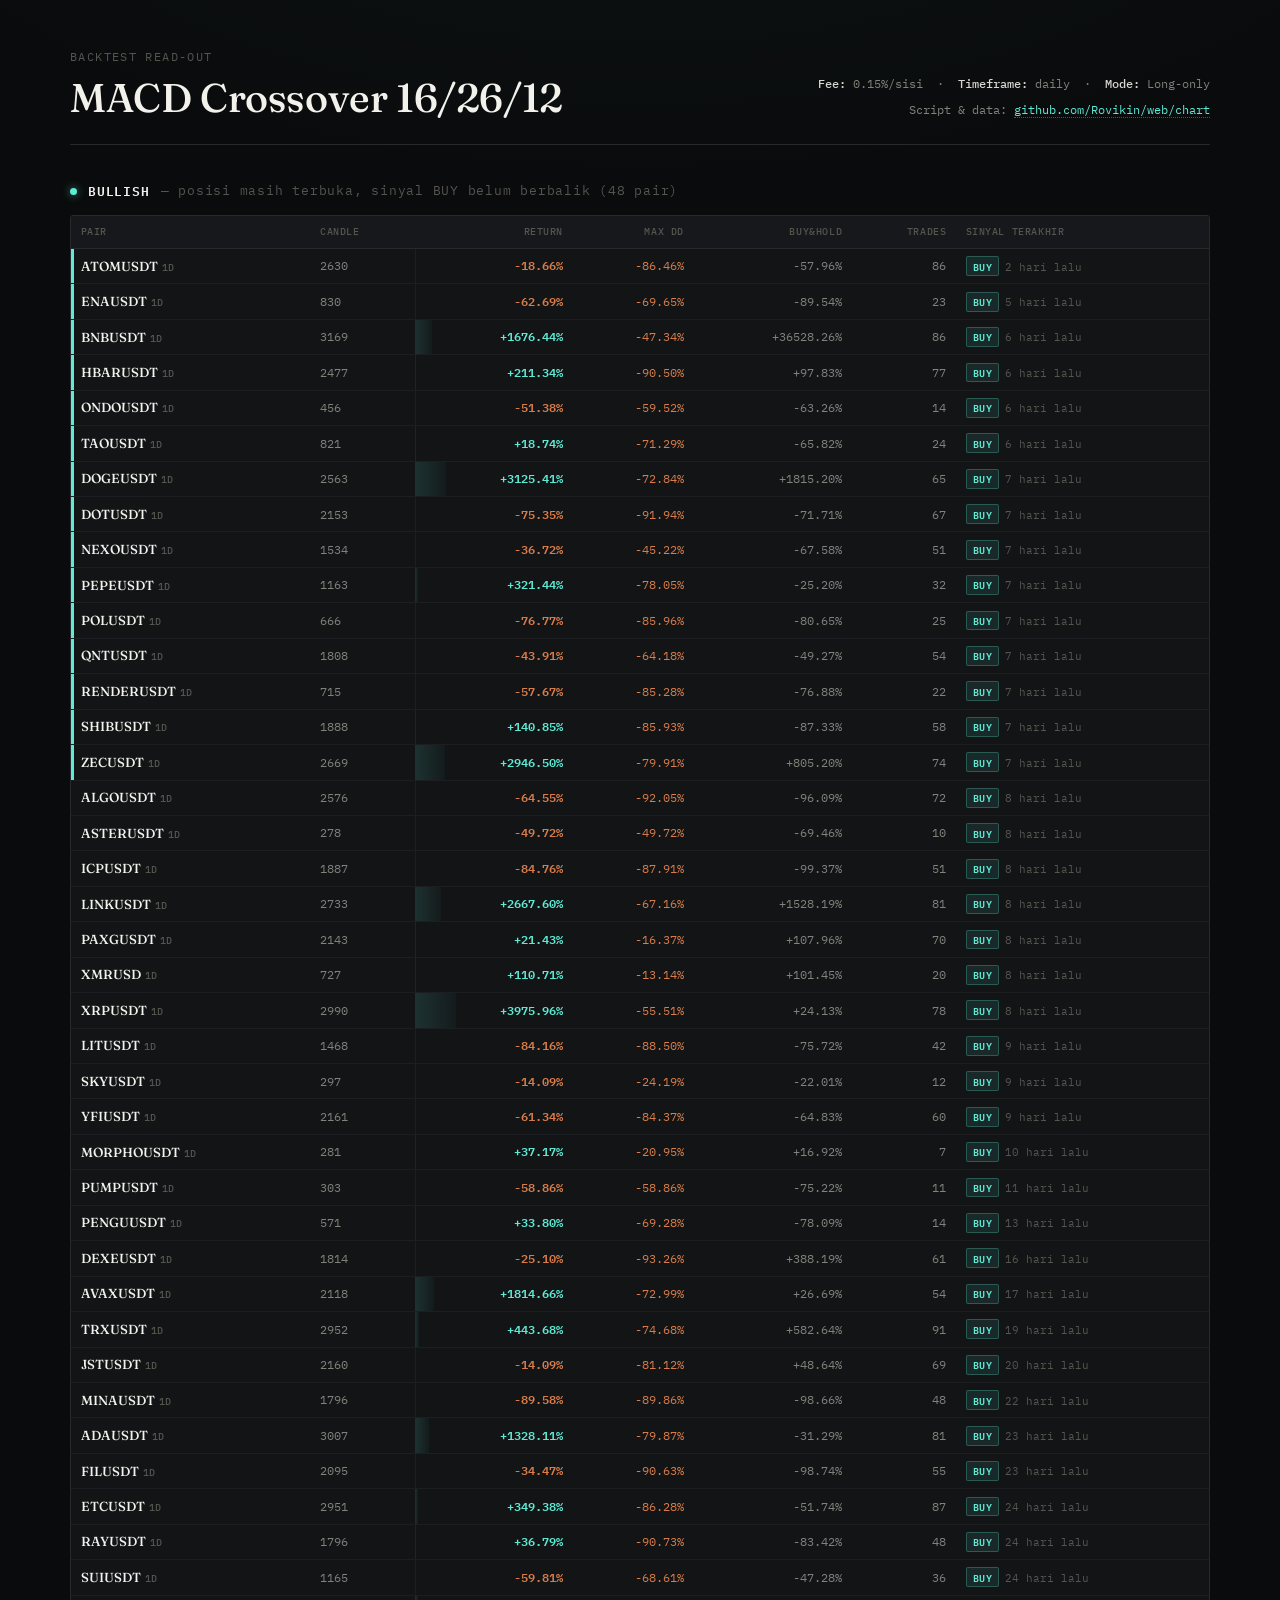
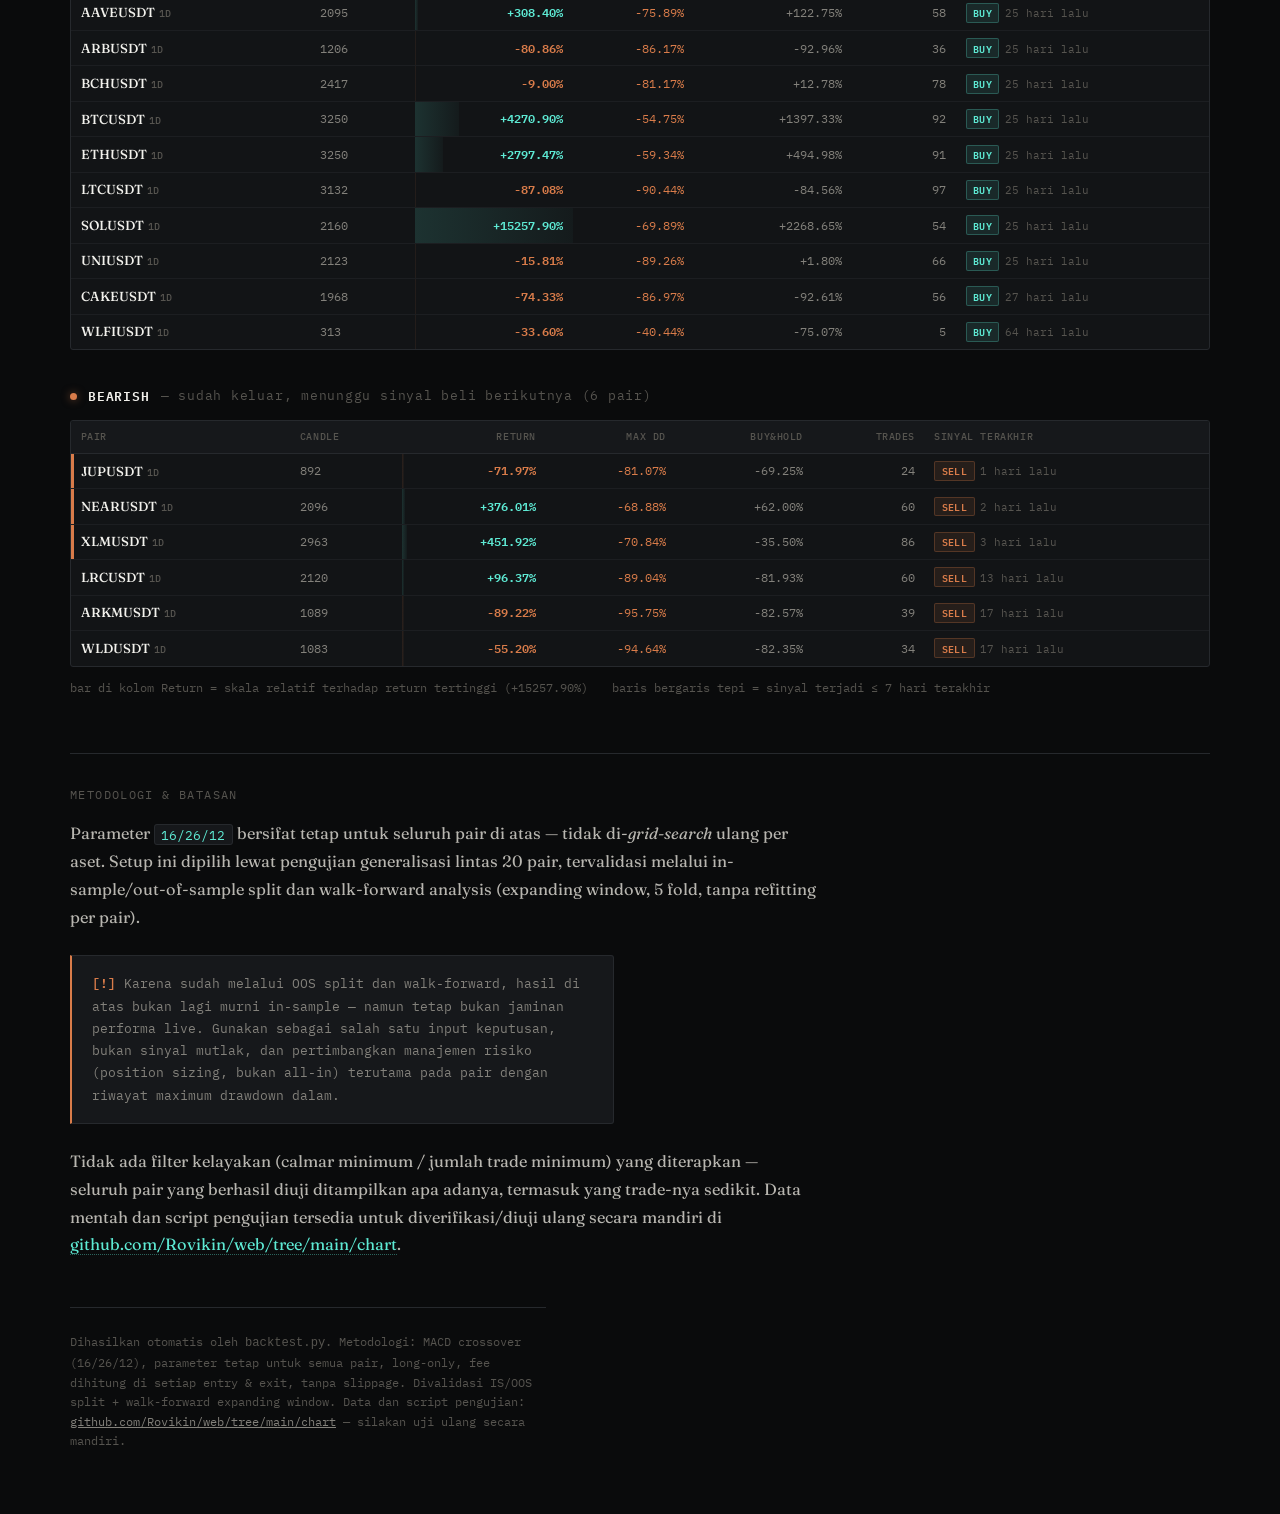
==== commit 832973f1: "Update chart/index.html (daily report)" ====
--- a/chart/index.html
+++ b/chart/index.html
@@ -202,54 +202,54 @@
 <div class="table-wrap"><table>
 <thead><tr><th>Pair</th><th class="tf-col">Candle</th><th class="num">Return</th><th class="num">Max DD</th><th class="num">Buy&amp;Hold</th><th class="num">Trades</th><th>Sinyal Terakhir</th></tr></thead>
 <tbody>
-<tr class="sig-row"><td class="pair">ATOMUSDT<span class="tf">1D</span></td><td class="tf-col muted-num">2629</td><td class="num ret-cell"><span class="ret-bar neg" style="width:1%"></span><span class="ret-value negative">-20.51%</span></td><td class="num negative">-86.46%</td><td class="num muted-num">-58.91%</td><td class="num muted-num">86</td><td><span class="badge signal-buy">BUY</span><span class="signal-detail">1 hari lalu</span></td></tr>
-<tr class="sig-row"><td class="pair">ENAUSDT<span class="tf">1D</span></td><td class="tf-col muted-num">829</td><td class="num ret-cell"><span class="ret-bar neg" style="width:1%"></span><span class="ret-value negative">-64.86%</span></td><td class="num negative">-71.36%</td><td class="num muted-num">-90.14%</td><td class="num muted-num">23</td><td><span class="badge signal-buy">BUY</span><span class="signal-detail">4 hari lalu</span></td></tr>
-<tr class="sig-row"><td class="pair">BNBUSDT<span class="tf">1D</span></td><td class="tf-col muted-num">3168</td><td class="num ret-cell"><span class="ret-bar" style="width:11%"></span><span class="ret-value positive">+1655.66%</span></td><td class="num negative">-47.34%</td><td class="num muted-num">+36101.15%</td><td class="num muted-num">86</td><td><span class="badge signal-buy">BUY</span><span class="signal-detail">5 hari lalu</span></td></tr>
-<tr class="sig-row"><td class="pair">HBARUSDT<span class="tf">1D</span></td><td class="tf-col muted-num">2476</td><td class="num ret-cell"><span class="ret-bar" style="width:1%"></span><span class="ret-value positive">+209.52%</span></td><td class="num negative">-90.50%</td><td class="num muted-num">+96.68%</td><td class="num muted-num">77</td><td><span class="badge signal-buy">BUY</span><span class="signal-detail">5 hari lalu</span></td></tr>
-<tr class="sig-row"><td class="pair">ONDOUSDT<span class="tf">1D</span></td><td class="tf-col muted-num">455</td><td class="num ret-cell"><span class="ret-bar neg" style="width:1%"></span><span class="ret-value negative">-53.12%</span></td><td class="num negative">-59.66%</td><td class="num muted-num">-64.57%</td><td class="num muted-num">14</td><td><span class="badge signal-buy">BUY</span><span class="signal-detail">5 hari lalu</span></td></tr>
-<tr class="sig-row"><td class="pair">TAOUSDT<span class="tf">1D</span></td><td class="tf-col muted-num">820</td><td class="num ret-cell"><span class="ret-bar" style="width:1%"></span><span class="ret-value positive">+19.19%</span></td><td class="num negative">-71.29%</td><td class="num muted-num">-65.69%</td><td class="num muted-num">24</td><td><span class="badge signal-buy">BUY</span><span class="signal-detail">5 hari lalu</span></td></tr>
-<tr class="sig-row"><td class="pair">DOGEUSDT<span class="tf">1D</span></td><td class="tf-col muted-num">2562</td><td class="num ret-cell"><span class="ret-bar" style="width:20%"></span><span class="ret-value positive">+3071.72%</span></td><td class="num negative">-72.97%</td><td class="num muted-num">+1783.41%</td><td class="num muted-num">65</td><td><span class="badge signal-buy">BUY</span><span class="signal-detail">6 hari lalu</span></td></tr>
-<tr class="sig-row"><td class="pair">DOTUSDT<span class="tf">1D</span></td><td class="tf-col muted-num">2152</td><td class="num ret-cell"><span class="ret-bar neg" style="width:1%"></span><span class="ret-value negative">-76.79%</span></td><td class="num negative">-92.41%</td><td class="num muted-num">-73.35%</td><td class="num muted-num">67</td><td><span class="badge signal-buy">BUY</span><span class="signal-detail">6 hari lalu</span></td></tr>
-<tr class="sig-row"><td class="pair">NEXOUSDT<span class="tf">1D</span></td><td class="tf-col muted-num">1533</td><td class="num ret-cell"><span class="ret-bar neg" style="width:1%"></span><span class="ret-value negative">-37.31%</span></td><td class="num negative">-45.22%</td><td class="num muted-num">-67.88%</td><td class="num muted-num">51</td><td><span class="badge signal-buy">BUY</span><span class="signal-detail">6 hari lalu</span></td></tr>
-<tr class="sig-row"><td class="pair">PEPEUSDT<span class="tf">1D</span></td><td class="tf-col muted-num">1162</td><td class="num ret-cell"><span class="ret-bar" style="width:2%"></span><span class="ret-value positive">+294.17%</span></td><td class="num negative">-78.97%</td><td class="num muted-num">-30.03%</td><td class="num muted-num">32</td><td><span class="badge signal-buy">BUY</span><span class="signal-detail">6 hari lalu</span></td></tr>
-<tr class="sig-row"><td class="pair">POLUSDT<span class="tf">1D</span></td><td class="tf-col muted-num">665</td><td class="num ret-cell"><span class="ret-bar neg" style="width:1%"></span><span class="ret-value negative">-77.60%</span></td><td class="num negative">-85.96%</td><td class="num muted-num">-81.34%</td><td class="num muted-num">25</td><td><span class="badge signal-buy">BUY</span><span class="signal-detail">6 hari lalu</span></td></tr>
-<tr class="sig-row"><td class="pair">QNTUSDT<span class="tf">1D</span></td><td class="tf-col muted-num">1807</td><td class="num ret-cell"><span class="ret-bar neg" style="width:1%"></span><span class="ret-value negative">-43.82%</span></td><td class="num negative">-64.13%</td><td class="num muted-num">-49.19%</td><td class="num muted-num">54</td><td><span class="badge signal-buy">BUY</span><span class="signal-detail">6 hari lalu</span></td></tr>
-<tr class="sig-row"><td class="pair">RENDERUSDT<span class="tf">1D</span></td><td class="tf-col muted-num">714</td><td class="num ret-cell"><span class="ret-bar neg" style="width:1%"></span><span class="ret-value negative">-58.02%</span></td><td class="num negative">-85.28%</td><td class="num muted-num">-77.07%</td><td class="num muted-num">22</td><td><span class="badge signal-buy">BUY</span><span class="signal-detail">6 hari lalu</span></td></tr>
-<tr class="sig-row"><td class="pair">SHIBUSDT<span class="tf">1D</span></td><td class="tf-col muted-num">1887</td><td class="num ret-cell"><span class="ret-bar" style="width:1%"></span><span class="ret-value positive">+135.34%</span></td><td class="num negative">-86.25%</td><td class="num muted-num">-87.62%</td><td class="num muted-num">58</td><td><span class="badge signal-buy">BUY</span><span class="signal-detail">6 hari lalu</span></td></tr>
-<tr class="sig-row"><td class="pair">ZECUSDT<span class="tf">1D</span></td><td class="tf-col muted-num">2668</td><td class="num ret-cell"><span class="ret-bar" style="width:19%"></span><span class="ret-value positive">+2838.84%</span></td><td class="num negative">-79.91%</td><td class="num muted-num">+773.30%</td><td class="num muted-num">74</td><td><span class="badge signal-buy">BUY</span><span class="signal-detail">6 hari lalu</span></td></tr>
-<tr class="sig-row"><td class="pair">ALGOUSDT<span class="tf">1D</span></td><td class="tf-col muted-num">2575</td><td class="num ret-cell"><span class="ret-bar neg" style="width:1%"></span><span class="ret-value negative">-64.89%</span></td><td class="num negative">-92.05%</td><td class="num muted-num">-96.13%</td><td class="num muted-num">72</td><td><span class="badge signal-buy">BUY</span><span class="signal-detail">7 hari lalu</span></td></tr>
-<tr class="sig-row"><td class="pair">ASTERUSDT<span class="tf">1D</span></td><td class="tf-col muted-num">277</td><td class="num ret-cell"><span class="ret-bar neg" style="width:1%"></span><span class="ret-value negative">-50.36%</span></td><td class="num negative">-50.36%</td><td class="num muted-num">-69.85%</td><td class="num muted-num">10</td><td><span class="badge signal-buy">BUY</span><span class="signal-detail">7 hari lalu</span></td></tr>
-<tr class="sig-row"><td class="pair">ICPUSDT<span class="tf">1D</span></td><td class="tf-col muted-num">1886</td><td class="num ret-cell"><span class="ret-bar neg" style="width:1%"></span><span class="ret-value negative">-84.41%</span></td><td class="num negative">-87.91%</td><td class="num muted-num">-99.35%</td><td class="num muted-num">51</td><td><span class="badge signal-buy">BUY</span><span class="signal-detail">7 hari lalu</span></td></tr>
-<tr class="sig-row"><td class="pair">LINKUSDT<span class="tf">1D</span></td><td class="tf-col muted-num">2732</td><td class="num ret-cell"><span class="ret-bar" style="width:17%"></span><span class="ret-value positive">+2585.76%</span></td><td class="num negative">-67.31%</td><td class="num muted-num">+1480.18%</td><td class="num muted-num">81</td><td><span class="badge signal-buy">BUY</span><span class="signal-detail">7 hari lalu</span></td></tr>
-<tr class="sig-row"><td class="pair">PAXGUSDT<span class="tf">1D</span></td><td class="tf-col muted-num">2142</td><td class="num ret-cell"><span class="ret-bar" style="width:1%"></span><span class="ret-value positive">+21.55%</span></td><td class="num negative">-16.37%</td><td class="num muted-num">+108.16%</td><td class="num muted-num">70</td><td><span class="badge signal-buy">BUY</span><span class="signal-detail">7 hari lalu</span></td></tr>
-<tr class="sig-row"><td class="pair">XMRUSD<span class="tf">1D</span></td><td class="tf-col muted-num">726</td><td class="num ret-cell"><span class="ret-bar" style="width:1%"></span><span class="ret-value positive">+105.17%</span></td><td class="num negative">-13.14%</td><td class="num muted-num">+96.17%</td><td class="num muted-num">20</td><td><span class="badge signal-buy">BUY</span><span class="signal-detail">7 hari lalu</span></td></tr>
-<tr class="sig-row"><td class="pair">XRPUSDT<span class="tf">1D</span></td><td class="tf-col muted-num">2989</td><td class="num ret-cell"><span class="ret-bar" style="width:26%"></span><span class="ret-value positive">+3933.77%</span></td><td class="num negative">-55.51%</td><td class="num muted-num">+22.85%</td><td class="num muted-num">78</td><td><span class="badge signal-buy">BUY</span><span class="signal-detail">7 hari lalu</span></td></tr>
-<tr><td class="pair">SKYUSDT<span class="tf">1D</span></td><td class="tf-col muted-num">296</td><td class="num ret-cell"><span class="ret-bar neg" style="width:1%"></span><span class="ret-value negative">-19.48%</span></td><td class="num negative">-24.19%</td><td class="num muted-num">-26.89%</td><td class="num muted-num">12</td><td><span class="badge signal-buy">BUY</span><span class="signal-detail">8 hari lalu</span></td></tr>
-<tr><td class="pair">YFIUSDT<span class="tf">1D</span></td><td class="tf-col muted-num">2160</td><td class="num ret-cell"><span class="ret-bar neg" style="width:1%"></span><span class="ret-value negative">-62.88%</span></td><td class="num negative">-84.37%</td><td class="num muted-num">-66.22%</td><td class="num muted-num">60</td><td><span class="badge signal-buy">BUY</span><span class="signal-detail">8 hari lalu</span></td></tr>
+<tr class="sig-row"><td class="pair">ATOMUSDT<span class="tf">1D</span></td><td class="tf-col muted-num">2630</td><td class="num ret-cell"><span class="ret-bar neg" style="width:1%"></span><span class="ret-value negative">-18.66%</span></td><td class="num negative">-86.46%</td><td class="num muted-num">-57.96%</td><td class="num muted-num">86</td><td><span class="badge signal-buy">BUY</span><span class="signal-detail">2 hari lalu</span></td></tr>
+<tr class="sig-row"><td class="pair">ENAUSDT<span class="tf">1D</span></td><td class="tf-col muted-num">830</td><td class="num ret-cell"><span class="ret-bar neg" style="width:1%"></span><span class="ret-value negative">-62.69%</span></td><td class="num negative">-69.65%</td><td class="num muted-num">-89.54%</td><td class="num muted-num">23</td><td><span class="badge signal-buy">BUY</span><span class="signal-detail">5 hari lalu</span></td></tr>
+<tr class="sig-row"><td class="pair">BNBUSDT<span class="tf">1D</span></td><td class="tf-col muted-num">3169</td><td class="num ret-cell"><span class="ret-bar" style="width:11%"></span><span class="ret-value positive">+1676.44%</span></td><td class="num negative">-47.34%</td><td class="num muted-num">+36528.26%</td><td class="num muted-num">86</td><td><span class="badge signal-buy">BUY</span><span class="signal-detail">6 hari lalu</span></td></tr>
+<tr class="sig-row"><td class="pair">HBARUSDT<span class="tf">1D</span></td><td class="tf-col muted-num">2477</td><td class="num ret-cell"><span class="ret-bar" style="width:1%"></span><span class="ret-value positive">+211.34%</span></td><td class="num negative">-90.50%</td><td class="num muted-num">+97.83%</td><td class="num muted-num">77</td><td><span class="badge signal-buy">BUY</span><span class="signal-detail">6 hari lalu</span></td></tr>
+<tr class="sig-row"><td class="pair">ONDOUSDT<span class="tf">1D</span></td><td class="tf-col muted-num">456</td><td class="num ret-cell"><span class="ret-bar neg" style="width:1%"></span><span class="ret-value negative">-51.38%</span></td><td class="num negative">-59.52%</td><td class="num muted-num">-63.26%</td><td class="num muted-num">14</td><td><span class="badge signal-buy">BUY</span><span class="signal-detail">6 hari lalu</span></td></tr>
+<tr class="sig-row"><td class="pair">TAOUSDT<span class="tf">1D</span></td><td class="tf-col muted-num">821</td><td class="num ret-cell"><span class="ret-bar" style="width:1%"></span><span class="ret-value positive">+18.74%</span></td><td class="num negative">-71.29%</td><td class="num muted-num">-65.82%</td><td class="num muted-num">24</td><td><span class="badge signal-buy">BUY</span><span class="signal-detail">6 hari lalu</span></td></tr>
+<tr class="sig-row"><td class="pair">DOGEUSDT<span class="tf">1D</span></td><td class="tf-col muted-num">2563</td><td class="num ret-cell"><span class="ret-bar" style="width:20%"></span><span class="ret-value positive">+3125.41%</span></td><td class="num negative">-72.84%</td><td class="num muted-num">+1815.20%</td><td class="num muted-num">65</td><td><span class="badge signal-buy">BUY</span><span class="signal-detail">7 hari lalu</span></td></tr>
+<tr class="sig-row"><td class="pair">DOTUSDT<span class="tf">1D</span></td><td class="tf-col muted-num">2153</td><td class="num ret-cell"><span class="ret-bar neg" style="width:1%"></span><span class="ret-value negative">-75.35%</span></td><td class="num negative">-91.94%</td><td class="num muted-num">-71.71%</td><td class="num muted-num">67</td><td><span class="badge signal-buy">BUY</span><span class="signal-detail">7 hari lalu</span></td></tr>
+<tr class="sig-row"><td class="pair">NEXOUSDT<span class="tf">1D</span></td><td class="tf-col muted-num">1534</td><td class="num ret-cell"><span class="ret-bar neg" style="width:1%"></span><span class="ret-value negative">-36.72%</span></td><td class="num negative">-45.22%</td><td class="num muted-num">-67.58%</td><td class="num muted-num">51</td><td><span class="badge signal-buy">BUY</span><span class="signal-detail">7 hari lalu</span></td></tr>
+<tr class="sig-row"><td class="pair">PEPEUSDT<span class="tf">1D</span></td><td class="tf-col muted-num">1163</td><td class="num ret-cell"><span class="ret-bar" style="width:2%"></span><span class="ret-value positive">+321.44%</span></td><td class="num negative">-78.05%</td><td class="num muted-num">-25.20%</td><td class="num muted-num">32</td><td><span class="badge signal-buy">BUY</span><span class="signal-detail">7 hari lalu</span></td></tr>
+<tr class="sig-row"><td class="pair">POLUSDT<span class="tf">1D</span></td><td class="tf-col muted-num">666</td><td class="num ret-cell"><span class="ret-bar neg" style="width:1%"></span><span class="ret-value negative">-76.77%</span></td><td class="num negative">-85.96%</td><td class="num muted-num">-80.65%</td><td class="num muted-num">25</td><td><span class="badge signal-buy">BUY</span><span class="signal-detail">7 hari lalu</span></td></tr>
+<tr class="sig-row"><td class="pair">QNTUSDT<span class="tf">1D</span></td><td class="tf-col muted-num">1808</td><td class="num ret-cell"><span class="ret-bar neg" style="width:1%"></span><span class="ret-value negative">-43.91%</span></td><td class="num negative">-64.18%</td><td class="num muted-num">-49.27%</td><td class="num muted-num">54</td><td><span class="badge signal-buy">BUY</span><span class="signal-detail">7 hari lalu</span></td></tr>
+<tr class="sig-row"><td class="pair">RENDERUSDT<span class="tf">1D</span></td><td class="tf-col muted-num">715</td><td class="num ret-cell"><span class="ret-bar neg" style="width:1%"></span><span class="ret-value negative">-57.67%</span></td><td class="num negative">-85.28%</td><td class="num muted-num">-76.88%</td><td class="num muted-num">22</td><td><span class="badge signal-buy">BUY</span><span class="signal-detail">7 hari lalu</span></td></tr>
+<tr class="sig-row"><td class="pair">SHIBUSDT<span class="tf">1D</span></td><td class="tf-col muted-num">1888</td><td class="num ret-cell"><span class="ret-bar" style="width:1%"></span><span class="ret-value positive">+140.85%</span></td><td class="num negative">-85.93%</td><td class="num muted-num">-87.33%</td><td class="num muted-num">58</td><td><span class="badge signal-buy">BUY</span><span class="signal-detail">7 hari lalu</span></td></tr>
+<tr class="sig-row"><td class="pair">ZECUSDT<span class="tf">1D</span></td><td class="tf-col muted-num">2669</td><td class="num ret-cell"><span class="ret-bar" style="width:19%"></span><span class="ret-value positive">+2946.50%</span></td><td class="num negative">-79.91%</td><td class="num muted-num">+805.20%</td><td class="num muted-num">74</td><td><span class="badge signal-buy">BUY</span><span class="signal-detail">7 hari lalu</span></td></tr>
+<tr><td class="pair">ALGOUSDT<span class="tf">1D</span></td><td class="tf-col muted-num">2576</td><td class="num ret-cell"><span class="ret-bar neg" style="width:1%"></span><span class="ret-value negative">-64.55%</span></td><td class="num negative">-92.05%</td><td class="num muted-num">-96.09%</td><td class="num muted-num">72</td><td><span class="badge signal-buy">BUY</span><span class="signal-detail">8 hari lalu</span></td></tr>
+<tr><td class="pair">ASTERUSDT<span class="tf">1D</span></td><td class="tf-col muted-num">278</td><td class="num ret-cell"><span class="ret-bar neg" style="width:1%"></span><span class="ret-value negative">-49.72%</span></td><td class="num negative">-49.72%</td><td class="num muted-num">-69.46%</td><td class="num muted-num">10</td><td><span class="badge signal-buy">BUY</span><span class="signal-detail">8 hari lalu</span></td></tr>
+<tr><td class="pair">ICPUSDT<span class="tf">1D</span></td><td class="tf-col muted-num">1887</td><td class="num ret-cell"><span class="ret-bar neg" style="width:1%"></span><span class="ret-value negative">-84.76%</span></td><td class="num negative">-87.91%</td><td class="num muted-num">-99.37%</td><td class="num muted-num">51</td><td><span class="badge signal-buy">BUY</span><span class="signal-detail">8 hari lalu</span></td></tr>
+<tr><td class="pair">LINKUSDT<span class="tf">1D</span></td><td class="tf-col muted-num">2733</td><td class="num ret-cell"><span class="ret-bar" style="width:17%"></span><span class="ret-value positive">+2667.60%</span></td><td class="num negative">-67.16%</td><td class="num muted-num">+1528.19%</td><td class="num muted-num">81</td><td><span class="badge signal-buy">BUY</span><span class="signal-detail">8 hari lalu</span></td></tr>
+<tr><td class="pair">PAXGUSDT<span class="tf">1D</span></td><td class="tf-col muted-num">2143</td><td class="num ret-cell"><span class="ret-bar" style="width:1%"></span><span class="ret-value positive">+21.43%</span></td><td class="num negative">-16.37%</td><td class="num muted-num">+107.96%</td><td class="num muted-num">70</td><td><span class="badge signal-buy">BUY</span><span class="signal-detail">8 hari lalu</span></td></tr>
+<tr><td class="pair">XMRUSD<span class="tf">1D</span></td><td class="tf-col muted-num">727</td><td class="num ret-cell"><span class="ret-bar" style="width:1%"></span><span class="ret-value positive">+110.71%</span></td><td class="num negative">-13.14%</td><td class="num muted-num">+101.45%</td><td class="num muted-num">20</td><td><span class="badge signal-buy">BUY</span><span class="signal-detail">8 hari lalu</span></td></tr>
+<tr><td class="pair">XRPUSDT<span class="tf">1D</span></td><td class="tf-col muted-num">2990</td><td class="num ret-cell"><span class="ret-bar" style="width:26%"></span><span class="ret-value positive">+3975.96%</span></td><td class="num negative">-55.51%</td><td class="num muted-num">+24.13%</td><td class="num muted-num">78</td><td><span class="badge signal-buy">BUY</span><span class="signal-detail">8 hari lalu</span></td></tr>
 <tr><td class="pair">LITUSDT<span class="tf">1D</span></td><td class="tf-col muted-num">1468</td><td class="num ret-cell"><span class="ret-bar neg" style="width:1%"></span><span class="ret-value negative">-84.16%</span></td><td class="num negative">-88.50%</td><td class="num muted-num">-75.72%</td><td class="num muted-num">42</td><td><span class="badge signal-buy">BUY</span><span class="signal-detail">9 hari lalu</span></td></tr>
-<tr><td class="pair">MORPHOUSDT<span class="tf">1D</span></td><td class="tf-col muted-num">280</td><td class="num ret-cell"><span class="ret-bar" style="width:1%"></span><span class="ret-value positive">+41.00%</span></td><td class="num negative">-20.95%</td><td class="num muted-num">+20.18%</td><td class="num muted-num">7</td><td><span class="badge signal-buy">BUY</span><span class="signal-detail">9 hari lalu</span></td></tr>
-<tr><td class="pair">PUMPUSDT<span class="tf">1D</span></td><td class="tf-col muted-num">302</td><td class="num ret-cell"><span class="ret-bar neg" style="width:1%"></span><span class="ret-value negative">-58.33%</span></td><td class="num negative">-58.33%</td><td class="num muted-num">-74.90%</td><td class="num muted-num">11</td><td><span class="badge signal-buy">BUY</span><span class="signal-detail">10 hari lalu</span></td></tr>
-<tr><td class="pair">PENGUUSDT<span class="tf">1D</span></td><td class="tf-col muted-num">570</td><td class="num ret-cell"><span class="ret-bar" style="width:1%"></span><span class="ret-value positive">+31.79%</span></td><td class="num negative">-69.28%</td><td class="num muted-num">-78.42%</td><td class="num muted-num">14</td><td><span class="badge signal-buy">BUY</span><span class="signal-detail">12 hari lalu</span></td></tr>
-<tr><td class="pair">DEXEUSDT<span class="tf">1D</span></td><td class="tf-col muted-num">1813</td><td class="num ret-cell"><span class="ret-bar neg" style="width:1%"></span><span class="ret-value negative">-40.08%</span></td><td class="num negative">-93.26%</td><td class="num muted-num">+290.76%</td><td class="num muted-num">61</td><td><span class="badge signal-buy">BUY</span><span class="signal-detail">15 hari lalu</span></td></tr>
-<tr><td class="pair">AVAXUSDT<span class="tf">1D</span></td><td class="tf-col muted-num">2117</td><td class="num ret-cell"><span class="ret-bar" style="width:12%"></span><span class="ret-value positive">+1797.56%</span></td><td class="num negative">-72.99%</td><td class="num muted-num">+25.56%</td><td class="num muted-num">54</td><td><span class="badge signal-buy">BUY</span><span class="signal-detail">16 hari lalu</span></td></tr>
-<tr><td class="pair">TRXUSDT<span class="tf">1D</span></td><td class="tf-col muted-num">2951</td><td class="num ret-cell"><span class="ret-bar" style="width:3%"></span><span class="ret-value positive">+446.65%</span></td><td class="num negative">-74.68%</td><td class="num muted-num">+586.36%</td><td class="num muted-num">91</td><td><span class="badge signal-buy">BUY</span><span class="signal-detail">18 hari lalu</span></td></tr>
-<tr><td class="pair">JSTUSDT<span class="tf">1D</span></td><td class="tf-col muted-num">2159</td><td class="num ret-cell"><span class="ret-bar neg" style="width:1%"></span><span class="ret-value negative">-16.55%</span></td><td class="num negative">-81.12%</td><td class="num muted-num">+44.39%</td><td class="num muted-num">69</td><td><span class="badge signal-buy">BUY</span><span class="signal-detail">19 hari lalu</span></td></tr>
-<tr><td class="pair">MINAUSDT<span class="tf">1D</span></td><td class="tf-col muted-num">1795</td><td class="num ret-cell"><span class="ret-bar neg" style="width:1%"></span><span class="ret-value negative">-89.38%</span></td><td class="num negative">-89.86%</td><td class="num muted-num">-98.64%</td><td class="num muted-num">48</td><td><span class="badge signal-buy">BUY</span><span class="signal-detail">21 hari lalu</span></td></tr>
-<tr><td class="pair">ADAUSDT<span class="tf">1D</span></td><td class="tf-col muted-num">3006</td><td class="num ret-cell"><span class="ret-bar" style="width:9%"></span><span class="ret-value positive">+1327.25%</span></td><td class="num negative">-79.87%</td><td class="num muted-num">-31.33%</td><td class="num muted-num">81</td><td><span class="badge signal-buy">BUY</span><span class="signal-detail">22 hari lalu</span></td></tr>
-<tr><td class="pair">FILUSDT<span class="tf">1D</span></td><td class="tf-col muted-num">2094</td><td class="num ret-cell"><span class="ret-bar neg" style="width:1%"></span><span class="ret-value negative">-35.05%</span></td><td class="num negative">-90.63%</td><td class="num muted-num">-98.75%</td><td class="num muted-num">55</td><td><span class="badge signal-buy">BUY</span><span class="signal-detail">22 hari lalu</span></td></tr>
-<tr><td class="pair">ETCUSDT<span class="tf">1D</span></td><td class="tf-col muted-num">2950</td><td class="num ret-cell"><span class="ret-bar" style="width:2%"></span><span class="ret-value positive">+348.11%</span></td><td class="num negative">-86.32%</td><td class="num muted-num">-51.87%</td><td class="num muted-num">87</td><td><span class="badge signal-buy">BUY</span><span class="signal-detail">23 hari lalu</span></td></tr>
-<tr><td class="pair">RAYUSDT<span class="tf">1D</span></td><td class="tf-col muted-num">1795</td><td class="num ret-cell"><span class="ret-bar" style="width:1%"></span><span class="ret-value positive">+33.88%</span></td><td class="num negative">-90.73%</td><td class="num muted-num">-83.77%</td><td class="num muted-num">48</td><td><span class="badge signal-buy">BUY</span><span class="signal-detail">23 hari lalu</span></td></tr>
-<tr><td class="pair">SUIUSDT<span class="tf">1D</span></td><td class="tf-col muted-num">1164</td><td class="num ret-cell"><span class="ret-bar neg" style="width:1%"></span><span class="ret-value negative">-61.00%</span></td><td class="num negative">-69.42%</td><td class="num muted-num">-48.84%</td><td class="num muted-num">36</td><td><span class="badge signal-buy">BUY</span><span class="signal-detail">23 hari lalu</span></td></tr>
-<tr><td class="pair">AAVEUSDT<span class="tf">1D</span></td><td class="tf-col muted-num">2094</td><td class="num ret-cell"><span class="ret-bar" style="width:2%"></span><span class="ret-value positive">+289.29%</span></td><td class="num negative">-75.89%</td><td class="num muted-num">+112.35%</td><td class="num muted-num">58</td><td><span class="badge signal-buy">BUY</span><span class="signal-detail">24 hari lalu</span></td></tr>
-<tr><td class="pair">ARBUSDT<span class="tf">1D</span></td><td class="tf-col muted-num">1205</td><td class="num ret-cell"><span class="ret-bar neg" style="width:1%"></span><span class="ret-value negative">-82.00%</span></td><td class="num negative">-86.17%</td><td class="num muted-num">-93.38%</td><td class="num muted-num">36</td><td><span class="badge signal-buy">BUY</span><span class="signal-detail">24 hari lalu</span></td></tr>
-<tr><td class="pair">BCHUSDT<span class="tf">1D</span></td><td class="tf-col muted-num">2416</td><td class="num ret-cell"><span class="ret-bar neg" style="width:1%"></span><span class="ret-value negative">-11.75%</span></td><td class="num negative">-81.17%</td><td class="num muted-num">+9.38%</td><td class="num muted-num">78</td><td><span class="badge signal-buy">BUY</span><span class="signal-detail">24 hari lalu</span></td></tr>
-<tr><td class="pair">BTCUSDT<span class="tf">1D</span></td><td class="tf-col muted-num">3249</td><td class="num ret-cell"><span class="ret-bar" style="width:28%"></span><span class="ret-value positive">+4207.23%</span></td><td class="num negative">-54.75%</td><td class="num muted-num">+1375.59%</td><td class="num muted-num">92</td><td><span class="badge signal-buy">BUY</span><span class="signal-detail">24 hari lalu</span></td></tr>
-<tr><td class="pair">ETHUSDT<span class="tf">1D</span></td><td class="tf-col muted-num">3249</td><td class="num ret-cell"><span class="ret-bar" style="width:18%"></span><span class="ret-value positive">+2713.87%</span></td><td class="num negative">-59.34%</td><td class="num muted-num">+477.87%</td><td class="num muted-num">91</td><td><span class="badge signal-buy">BUY</span><span class="signal-detail">24 hari lalu</span></td></tr>
-<tr><td class="pair">LTCUSDT<span class="tf">1D</span></td><td class="tf-col muted-num">3131</td><td class="num ret-cell"><span class="ret-bar neg" style="width:1%"></span><span class="ret-value negative">-87.36%</span></td><td class="num negative">-90.65%</td><td class="num muted-num">-84.90%</td><td class="num muted-num">97</td><td><span class="badge signal-buy">BUY</span><span class="signal-detail">24 hari lalu</span></td></tr>
-<tr><td class="pair">SOLUSDT<span class="tf">1D</span></td><td class="tf-col muted-num">2159</td><td class="num ret-cell"><span class="ret-bar" style="width:100%"></span><span class="ret-value positive">+15240.16%</span></td><td class="num negative">-69.89%</td><td class="num muted-num">+2265.92%</td><td class="num muted-num">54</td><td><span class="badge signal-buy">BUY</span><span class="signal-detail">24 hari lalu</span></td></tr>
-<tr><td class="pair">UNIUSDT<span class="tf">1D</span></td><td class="tf-col muted-num">2122</td><td class="num ret-cell"><span class="ret-bar neg" style="width:1%"></span><span class="ret-value negative">-18.92%</span></td><td class="num negative">-89.26%</td><td class="num muted-num">-1.96%</td><td class="num muted-num">66</td><td><span class="badge signal-buy">BUY</span><span class="signal-detail">24 hari lalu</span></td></tr>
-<tr><td class="pair">CAKEUSDT<span class="tf">1D</span></td><td class="tf-col muted-num">1967</td><td class="num ret-cell"><span class="ret-bar neg" style="width:1%"></span><span class="ret-value negative">-74.78%</span></td><td class="num negative">-86.97%</td><td class="num muted-num">-92.74%</td><td class="num muted-num">56</td><td><span class="badge signal-buy">BUY</span><span class="signal-detail">26 hari lalu</span></td></tr>
-<tr><td class="pair">WLFIUSDT<span class="tf">1D</span></td><td class="tf-col muted-num">312</td><td class="num ret-cell"><span class="ret-bar neg" style="width:1%"></span><span class="ret-value negative">-33.60%</span></td><td class="num negative">-40.44%</td><td class="num muted-num">-75.07%</td><td class="num muted-num">5</td><td><span class="badge signal-buy">BUY</span><span class="signal-detail">63 hari lalu</span></td></tr>
+<tr><td class="pair">SKYUSDT<span class="tf">1D</span></td><td class="tf-col muted-num">297</td><td class="num ret-cell"><span class="ret-bar neg" style="width:1%"></span><span class="ret-value negative">-14.09%</span></td><td class="num negative">-24.19%</td><td class="num muted-num">-22.01%</td><td class="num muted-num">12</td><td><span class="badge signal-buy">BUY</span><span class="signal-detail">9 hari lalu</span></td></tr>
+<tr><td class="pair">YFIUSDT<span class="tf">1D</span></td><td class="tf-col muted-num">2161</td><td class="num ret-cell"><span class="ret-bar neg" style="width:1%"></span><span class="ret-value negative">-61.34%</span></td><td class="num negative">-84.37%</td><td class="num muted-num">-64.83%</td><td class="num muted-num">60</td><td><span class="badge signal-buy">BUY</span><span class="signal-detail">9 hari lalu</span></td></tr>
+<tr><td class="pair">MORPHOUSDT<span class="tf">1D</span></td><td class="tf-col muted-num">281</td><td class="num ret-cell"><span class="ret-bar" style="width:1%"></span><span class="ret-value positive">+37.17%</span></td><td class="num negative">-20.95%</td><td class="num muted-num">+16.92%</td><td class="num muted-num">7</td><td><span class="badge signal-buy">BUY</span><span class="signal-detail">10 hari lalu</span></td></tr>
+<tr><td class="pair">PUMPUSDT<span class="tf">1D</span></td><td class="tf-col muted-num">303</td><td class="num ret-cell"><span class="ret-bar neg" style="width:1%"></span><span class="ret-value negative">-58.86%</span></td><td class="num negative">-58.86%</td><td class="num muted-num">-75.22%</td><td class="num muted-num">11</td><td><span class="badge signal-buy">BUY</span><span class="signal-detail">11 hari lalu</span></td></tr>
+<tr><td class="pair">PENGUUSDT<span class="tf">1D</span></td><td class="tf-col muted-num">571</td><td class="num ret-cell"><span class="ret-bar" style="width:1%"></span><span class="ret-value positive">+33.80%</span></td><td class="num negative">-69.28%</td><td class="num muted-num">-78.09%</td><td class="num muted-num">14</td><td><span class="badge signal-buy">BUY</span><span class="signal-detail">13 hari lalu</span></td></tr>
+<tr><td class="pair">DEXEUSDT<span class="tf">1D</span></td><td class="tf-col muted-num">1814</td><td class="num ret-cell"><span class="ret-bar neg" style="width:1%"></span><span class="ret-value negative">-25.10%</span></td><td class="num negative">-93.26%</td><td class="num muted-num">+388.19%</td><td class="num muted-num">61</td><td><span class="badge signal-buy">BUY</span><span class="signal-detail">16 hari lalu</span></td></tr>
+<tr><td class="pair">AVAXUSDT<span class="tf">1D</span></td><td class="tf-col muted-num">2118</td><td class="num ret-cell"><span class="ret-bar" style="width:12%"></span><span class="ret-value positive">+1814.66%</span></td><td class="num negative">-72.99%</td><td class="num muted-num">+26.69%</td><td class="num muted-num">54</td><td><span class="badge signal-buy">BUY</span><span class="signal-detail">17 hari lalu</span></td></tr>
+<tr><td class="pair">TRXUSDT<span class="tf">1D</span></td><td class="tf-col muted-num">2952</td><td class="num ret-cell"><span class="ret-bar" style="width:3%"></span><span class="ret-value positive">+443.68%</span></td><td class="num negative">-74.68%</td><td class="num muted-num">+582.64%</td><td class="num muted-num">91</td><td><span class="badge signal-buy">BUY</span><span class="signal-detail">19 hari lalu</span></td></tr>
+<tr><td class="pair">JSTUSDT<span class="tf">1D</span></td><td class="tf-col muted-num">2160</td><td class="num ret-cell"><span class="ret-bar neg" style="width:1%"></span><span class="ret-value negative">-14.09%</span></td><td class="num negative">-81.12%</td><td class="num muted-num">+48.64%</td><td class="num muted-num">69</td><td><span class="badge signal-buy">BUY</span><span class="signal-detail">20 hari lalu</span></td></tr>
+<tr><td class="pair">MINAUSDT<span class="tf">1D</span></td><td class="tf-col muted-num">1796</td><td class="num ret-cell"><span class="ret-bar neg" style="width:1%"></span><span class="ret-value negative">-89.58%</span></td><td class="num negative">-89.86%</td><td class="num muted-num">-98.66%</td><td class="num muted-num">48</td><td><span class="badge signal-buy">BUY</span><span class="signal-detail">22 hari lalu</span></td></tr>
+<tr><td class="pair">ADAUSDT<span class="tf">1D</span></td><td class="tf-col muted-num">3007</td><td class="num ret-cell"><span class="ret-bar" style="width:9%"></span><span class="ret-value positive">+1328.11%</span></td><td class="num negative">-79.87%</td><td class="num muted-num">-31.29%</td><td class="num muted-num">81</td><td><span class="badge signal-buy">BUY</span><span class="signal-detail">23 hari lalu</span></td></tr>
+<tr><td class="pair">FILUSDT<span class="tf">1D</span></td><td class="tf-col muted-num">2095</td><td class="num ret-cell"><span class="ret-bar neg" style="width:1%"></span><span class="ret-value negative">-34.47%</span></td><td class="num negative">-90.63%</td><td class="num muted-num">-98.74%</td><td class="num muted-num">55</td><td><span class="badge signal-buy">BUY</span><span class="signal-detail">23 hari lalu</span></td></tr>
+<tr><td class="pair">ETCUSDT<span class="tf">1D</span></td><td class="tf-col muted-num">2951</td><td class="num ret-cell"><span class="ret-bar" style="width:2%"></span><span class="ret-value positive">+349.38%</span></td><td class="num negative">-86.28%</td><td class="num muted-num">-51.74%</td><td class="num muted-num">87</td><td><span class="badge signal-buy">BUY</span><span class="signal-detail">24 hari lalu</span></td></tr>
+<tr><td class="pair">RAYUSDT<span class="tf">1D</span></td><td class="tf-col muted-num">1796</td><td class="num ret-cell"><span class="ret-bar" style="width:1%"></span><span class="ret-value positive">+36.79%</span></td><td class="num negative">-90.73%</td><td class="num muted-num">-83.42%</td><td class="num muted-num">48</td><td><span class="badge signal-buy">BUY</span><span class="signal-detail">24 hari lalu</span></td></tr>
+<tr><td class="pair">SUIUSDT<span class="tf">1D</span></td><td class="tf-col muted-num">1165</td><td class="num ret-cell"><span class="ret-bar neg" style="width:1%"></span><span class="ret-value negative">-59.81%</span></td><td class="num negative">-68.61%</td><td class="num muted-num">-47.28%</td><td class="num muted-num">36</td><td><span class="badge signal-buy">BUY</span><span class="signal-detail">24 hari lalu</span></td></tr>
+<tr><td class="pair">AAVEUSDT<span class="tf">1D</span></td><td class="tf-col muted-num">2095</td><td class="num ret-cell"><span class="ret-bar" style="width:2%"></span><span class="ret-value positive">+308.40%</span></td><td class="num negative">-75.89%</td><td class="num muted-num">+122.75%</td><td class="num muted-num">58</td><td><span class="badge signal-buy">BUY</span><span class="signal-detail">25 hari lalu</span></td></tr>
+<tr><td class="pair">ARBUSDT<span class="tf">1D</span></td><td class="tf-col muted-num">1206</td><td class="num ret-cell"><span class="ret-bar neg" style="width:1%"></span><span class="ret-value negative">-80.86%</span></td><td class="num negative">-86.17%</td><td class="num muted-num">-92.96%</td><td class="num muted-num">36</td><td><span class="badge signal-buy">BUY</span><span class="signal-detail">25 hari lalu</span></td></tr>
+<tr><td class="pair">BCHUSDT<span class="tf">1D</span></td><td class="tf-col muted-num">2417</td><td class="num ret-cell"><span class="ret-bar neg" style="width:1%"></span><span class="ret-value negative">-9.00%</span></td><td class="num negative">-81.17%</td><td class="num muted-num">+12.78%</td><td class="num muted-num">78</td><td><span class="badge signal-buy">BUY</span><span class="signal-detail">25 hari lalu</span></td></tr>
+<tr><td class="pair">BTCUSDT<span class="tf">1D</span></td><td class="tf-col muted-num">3250</td><td class="num ret-cell"><span class="ret-bar" style="width:28%"></span><span class="ret-value positive">+4270.90%</span></td><td class="num negative">-54.75%</td><td class="num muted-num">+1397.33%</td><td class="num muted-num">92</td><td><span class="badge signal-buy">BUY</span><span class="signal-detail">25 hari lalu</span></td></tr>
+<tr><td class="pair">ETHUSDT<span class="tf">1D</span></td><td class="tf-col muted-num">3250</td><td class="num ret-cell"><span class="ret-bar" style="width:18%"></span><span class="ret-value positive">+2797.47%</span></td><td class="num negative">-59.34%</td><td class="num muted-num">+494.98%</td><td class="num muted-num">91</td><td><span class="badge signal-buy">BUY</span><span class="signal-detail">25 hari lalu</span></td></tr>
+<tr><td class="pair">LTCUSDT<span class="tf">1D</span></td><td class="tf-col muted-num">3132</td><td class="num ret-cell"><span class="ret-bar neg" style="width:1%"></span><span class="ret-value negative">-87.08%</span></td><td class="num negative">-90.44%</td><td class="num muted-num">-84.56%</td><td class="num muted-num">97</td><td><span class="badge signal-buy">BUY</span><span class="signal-detail">25 hari lalu</span></td></tr>
+<tr><td class="pair">SOLUSDT<span class="tf">1D</span></td><td class="tf-col muted-num">2160</td><td class="num ret-cell"><span class="ret-bar" style="width:100%"></span><span class="ret-value positive">+15257.90%</span></td><td class="num negative">-69.89%</td><td class="num muted-num">+2268.65%</td><td class="num muted-num">54</td><td><span class="badge signal-buy">BUY</span><span class="signal-detail">25 hari lalu</span></td></tr>
+<tr><td class="pair">UNIUSDT<span class="tf">1D</span></td><td class="tf-col muted-num">2123</td><td class="num ret-cell"><span class="ret-bar neg" style="width:1%"></span><span class="ret-value negative">-15.81%</span></td><td class="num negative">-89.26%</td><td class="num muted-num">+1.80%</td><td class="num muted-num">66</td><td><span class="badge signal-buy">BUY</span><span class="signal-detail">25 hari lalu</span></td></tr>
+<tr><td class="pair">CAKEUSDT<span class="tf">1D</span></td><td class="tf-col muted-num">1968</td><td class="num ret-cell"><span class="ret-bar neg" style="width:1%"></span><span class="ret-value negative">-74.33%</span></td><td class="num negative">-86.97%</td><td class="num muted-num">-92.61%</td><td class="num muted-num">56</td><td><span class="badge signal-buy">BUY</span><span class="signal-detail">27 hari lalu</span></td></tr>
+<tr><td class="pair">WLFIUSDT<span class="tf">1D</span></td><td class="tf-col muted-num">313</td><td class="num ret-cell"><span class="ret-bar neg" style="width:1%"></span><span class="ret-value negative">-33.60%</span></td><td class="num negative">-40.44%</td><td class="num muted-num">-75.07%</td><td class="num muted-num">5</td><td><span class="badge signal-buy">BUY</span><span class="signal-detail">64 hari lalu</span></td></tr>
 </tbody></table></div>
 <div class="section-label sell">
 <span class="dot"></span><span class="label">Bearish</span>
@@ -258,15 +258,15 @@
 <div class="table-wrap"><table>
 <thead><tr><th>Pair</th><th class="tf-col">Candle</th><th class="num">Return</th><th class="num">Max DD</th><th class="num">Buy&amp;Hold</th><th class="num">Trades</th><th>Sinyal Terakhir</th></tr></thead>
 <tbody>
-<tr class="sell-row sig-row"><td class="pair">JUPUSDT<span class="tf">1D</span></td><td class="tf-col muted-num">891</td><td class="num ret-cell"><span class="ret-bar neg" style="width:1%"></span><span class="ret-value negative">-71.97%</span></td><td class="num negative">-81.07%</td><td class="num muted-num">-67.78%</td><td class="num muted-num">24</td><td><span class="badge signal-sell">SELL</span><span class="signal-detail">Hari ini</span></td></tr>
-<tr class="sell-row sig-row"><td class="pair">NEARUSDT<span class="tf">1D</span></td><td class="tf-col muted-num">2095</td><td class="num ret-cell"><span class="ret-bar" style="width:2%"></span><span class="ret-value positive">+376.01%</span></td><td class="num negative">-68.88%</td><td class="num muted-num">+64.31%</td><td class="num muted-num">60</td><td><span class="badge signal-sell">SELL</span><span class="signal-detail">1 hari lalu</span></td></tr>
-<tr class="sell-row sig-row"><td class="pair">XLMUSDT<span class="tf">1D</span></td><td class="tf-col muted-num">2962</td><td class="num ret-cell"><span class="ret-bar" style="width:3%"></span><span class="ret-value positive">+451.92%</span></td><td class="num negative">-70.84%</td><td class="num muted-num">-36.96%</td><td class="num muted-num">86</td><td><span class="badge signal-sell">SELL</span><span class="signal-detail">2 hari lalu</span></td></tr>
+<tr class="sell-row sig-row"><td class="pair">JUPUSDT<span class="tf">1D</span></td><td class="tf-col muted-num">892</td><td class="num ret-cell"><span class="ret-bar neg" style="width:1%"></span><span class="ret-value negative">-71.97%</span></td><td class="num negative">-81.07%</td><td class="num muted-num">-69.25%</td><td class="num muted-num">24</td><td><span class="badge signal-sell">SELL</span><span class="signal-detail">1 hari lalu</span></td></tr>
+<tr class="sell-row sig-row"><td class="pair">NEARUSDT<span class="tf">1D</span></td><td class="tf-col muted-num">2096</td><td class="num ret-cell"><span class="ret-bar" style="width:2%"></span><span class="ret-value positive">+376.01%</span></td><td class="num negative">-68.88%</td><td class="num muted-num">+62.00%</td><td class="num muted-num">60</td><td><span class="badge signal-sell">SELL</span><span class="signal-detail">2 hari lalu</span></td></tr>
+<tr class="sell-row sig-row"><td class="pair">XLMUSDT<span class="tf">1D</span></td><td class="tf-col muted-num">2963</td><td class="num ret-cell"><span class="ret-bar" style="width:3%"></span><span class="ret-value positive">+451.92%</span></td><td class="num negative">-70.84%</td><td class="num muted-num">-35.50%</td><td class="num muted-num">86</td><td><span class="badge signal-sell">SELL</span><span class="signal-detail">3 hari lalu</span></td></tr>
 <tr class="sell-row"><td class="pair">LRCUSDT<span class="tf">1D</span></td><td class="tf-col muted-num">2120</td><td class="num ret-cell"><span class="ret-bar" style="width:1%"></span><span class="ret-value positive">+96.37%</span></td><td class="num negative">-89.04%</td><td class="num muted-num">-81.93%</td><td class="num muted-num">60</td><td><span class="badge signal-sell">SELL</span><span class="signal-detail">13 hari lalu</span></td></tr>
-<tr class="sell-row"><td class="pair">ARKMUSDT<span class="tf">1D</span></td><td class="tf-col muted-num">1088</td><td class="num ret-cell"><span class="ret-bar neg" style="width:1%"></span><span class="ret-value negative">-89.22%</span></td><td class="num negative">-95.75%</td><td class="num muted-num">-83.05%</td><td class="num muted-num">39</td><td><span class="badge signal-sell">SELL</span><span class="signal-detail">16 hari lalu</span></td></tr>
-<tr class="sell-row"><td class="pair">WLDUSDT<span class="tf">1D</span></td><td class="tf-col muted-num">1082</td><td class="num ret-cell"><span class="ret-bar neg" style="width:1%"></span><span class="ret-value negative">-55.20%</span></td><td class="num negative">-94.64%</td><td class="num muted-num">-82.26%</td><td class="num muted-num">34</td><td><span class="badge signal-sell">SELL</span><span class="signal-detail">16 hari lalu</span></td></tr>
+<tr class="sell-row"><td class="pair">ARKMUSDT<span class="tf">1D</span></td><td class="tf-col muted-num">1089</td><td class="num ret-cell"><span class="ret-bar neg" style="width:1%"></span><span class="ret-value negative">-89.22%</span></td><td class="num negative">-95.75%</td><td class="num muted-num">-82.57%</td><td class="num muted-num">39</td><td><span class="badge signal-sell">SELL</span><span class="signal-detail">17 hari lalu</span></td></tr>
+<tr class="sell-row"><td class="pair">WLDUSDT<span class="tf">1D</span></td><td class="tf-col muted-num">1083</td><td class="num ret-cell"><span class="ret-bar neg" style="width:1%"></span><span class="ret-value negative">-55.20%</span></td><td class="num negative">-94.64%</td><td class="num muted-num">-82.35%</td><td class="num muted-num">34</td><td><span class="badge signal-sell">SELL</span><span class="signal-detail">17 hari lalu</span></td></tr>
 </tbody></table></div>
 <div class="legend">
-<span class="swatch">bar di kolom Return = skala relatif terhadap return tertinggi (+15240.16%)</span>
+<span class="swatch">bar di kolom Return = skala relatif terhadap return tertinggi (+15257.90%)</span>
 <span class="swatch">baris bergaris tepi = sinyal terjadi ≤ 7 hari terakhir</span>
 </div>
 <!-- BACKTEST_RESULTS_END -->
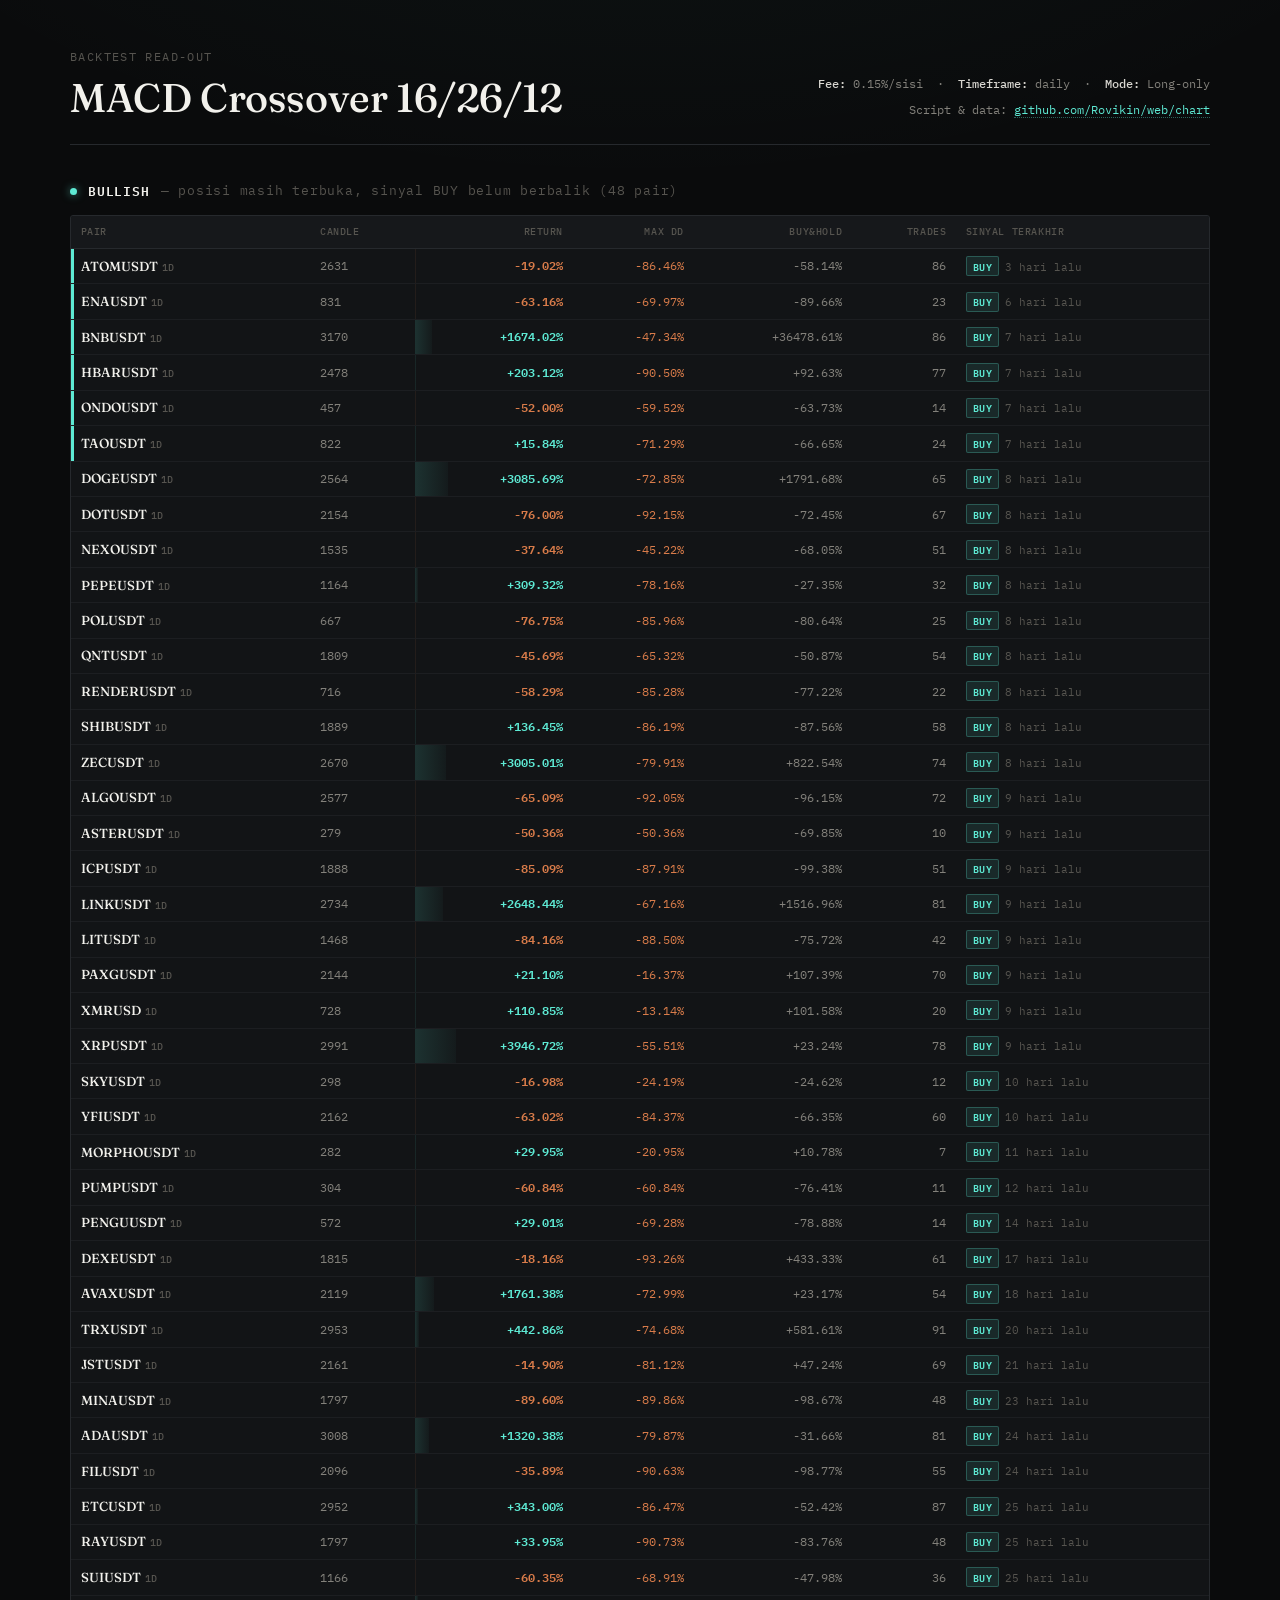
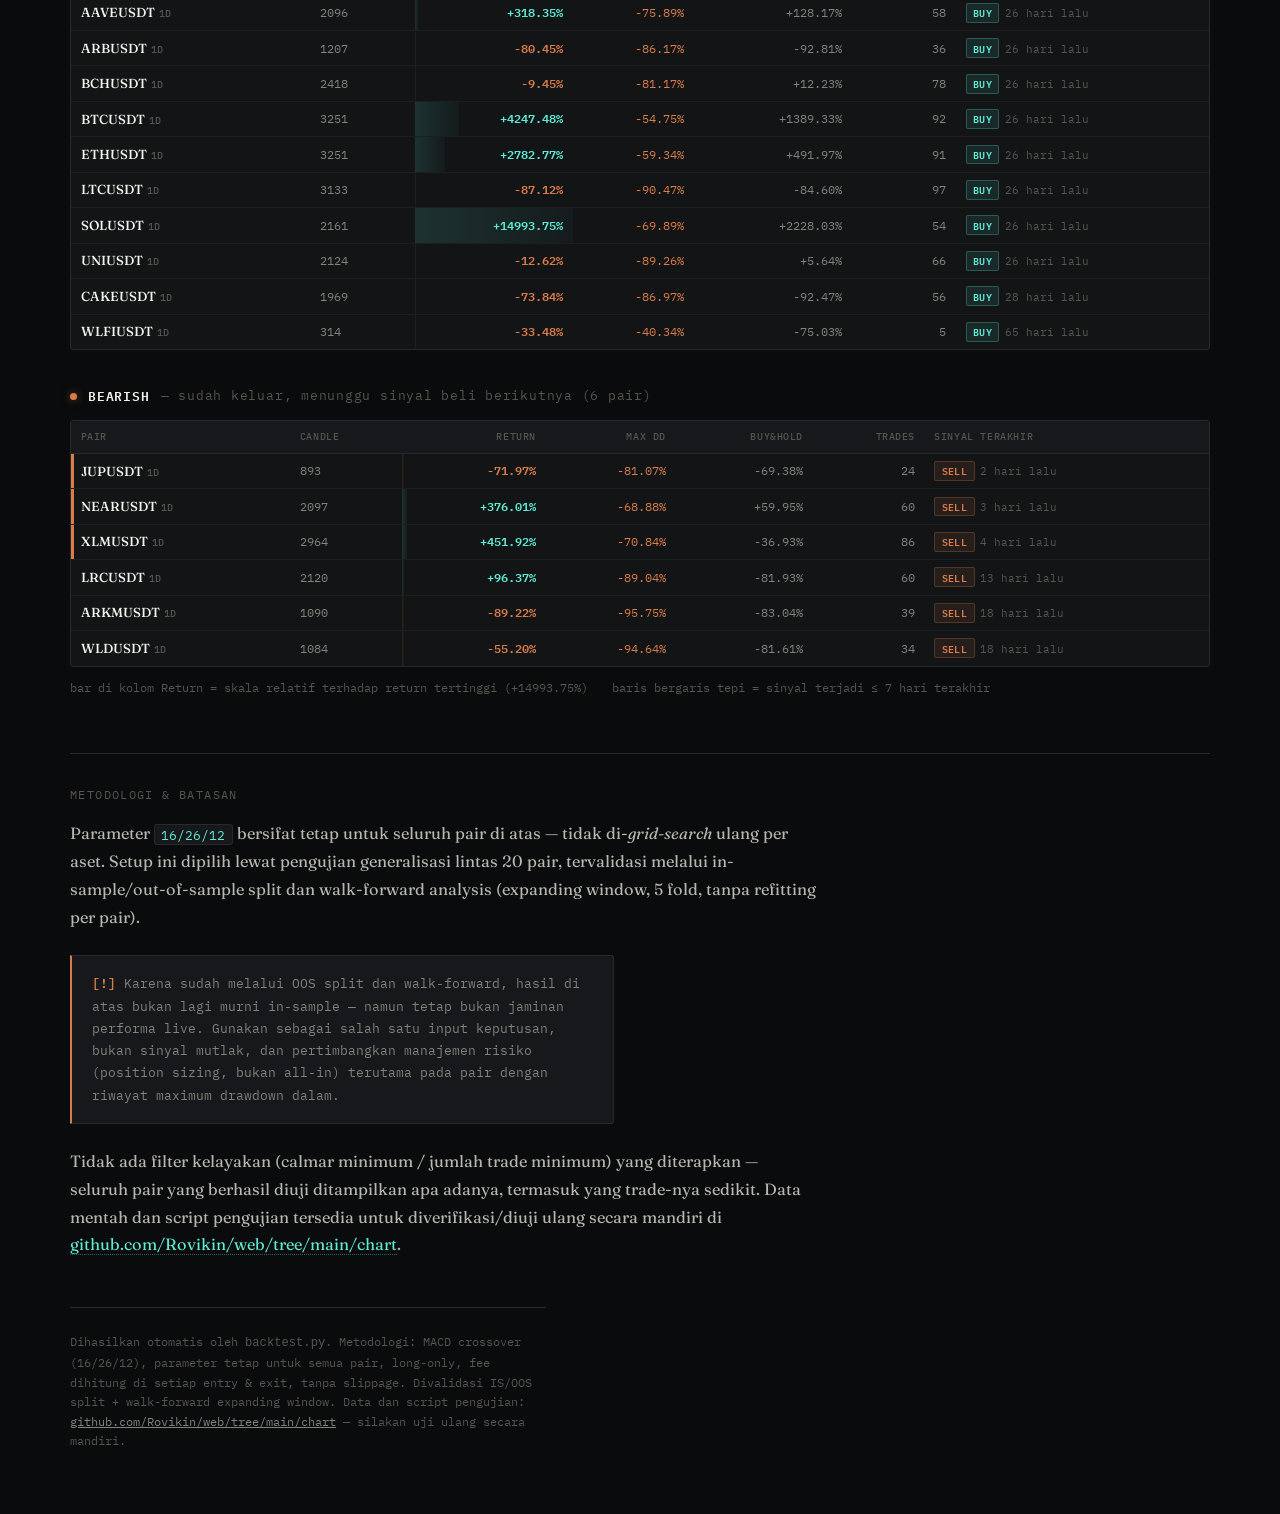
==== commit 7321eed5: "Update chart/index.html (daily report)" ====
--- a/chart/index.html
+++ b/chart/index.html
@@ -202,54 +202,54 @@
 <div class="table-wrap"><table>
 <thead><tr><th>Pair</th><th class="tf-col">Candle</th><th class="num">Return</th><th class="num">Max DD</th><th class="num">Buy&amp;Hold</th><th class="num">Trades</th><th>Sinyal Terakhir</th></tr></thead>
 <tbody>
-<tr class="sig-row"><td class="pair">ATOMUSDT<span class="tf">1D</span></td><td class="tf-col muted-num">2630</td><td class="num ret-cell"><span class="ret-bar neg" style="width:1%"></span><span class="ret-value negative">-18.66%</span></td><td class="num negative">-86.46%</td><td class="num muted-num">-57.96%</td><td class="num muted-num">86</td><td><span class="badge signal-buy">BUY</span><span class="signal-detail">2 hari lalu</span></td></tr>
-<tr class="sig-row"><td class="pair">ENAUSDT<span class="tf">1D</span></td><td class="tf-col muted-num">830</td><td class="num ret-cell"><span class="ret-bar neg" style="width:1%"></span><span class="ret-value negative">-62.69%</span></td><td class="num negative">-69.65%</td><td class="num muted-num">-89.54%</td><td class="num muted-num">23</td><td><span class="badge signal-buy">BUY</span><span class="signal-detail">5 hari lalu</span></td></tr>
-<tr class="sig-row"><td class="pair">BNBUSDT<span class="tf">1D</span></td><td class="tf-col muted-num">3169</td><td class="num ret-cell"><span class="ret-bar" style="width:11%"></span><span class="ret-value positive">+1676.44%</span></td><td class="num negative">-47.34%</td><td class="num muted-num">+36528.26%</td><td class="num muted-num">86</td><td><span class="badge signal-buy">BUY</span><span class="signal-detail">6 hari lalu</span></td></tr>
-<tr class="sig-row"><td class="pair">HBARUSDT<span class="tf">1D</span></td><td class="tf-col muted-num">2477</td><td class="num ret-cell"><span class="ret-bar" style="width:1%"></span><span class="ret-value positive">+211.34%</span></td><td class="num negative">-90.50%</td><td class="num muted-num">+97.83%</td><td class="num muted-num">77</td><td><span class="badge signal-buy">BUY</span><span class="signal-detail">6 hari lalu</span></td></tr>
-<tr class="sig-row"><td class="pair">ONDOUSDT<span class="tf">1D</span></td><td class="tf-col muted-num">456</td><td class="num ret-cell"><span class="ret-bar neg" style="width:1%"></span><span class="ret-value negative">-51.38%</span></td><td class="num negative">-59.52%</td><td class="num muted-num">-63.26%</td><td class="num muted-num">14</td><td><span class="badge signal-buy">BUY</span><span class="signal-detail">6 hari lalu</span></td></tr>
-<tr class="sig-row"><td class="pair">TAOUSDT<span class="tf">1D</span></td><td class="tf-col muted-num">821</td><td class="num ret-cell"><span class="ret-bar" style="width:1%"></span><span class="ret-value positive">+18.74%</span></td><td class="num negative">-71.29%</td><td class="num muted-num">-65.82%</td><td class="num muted-num">24</td><td><span class="badge signal-buy">BUY</span><span class="signal-detail">6 hari lalu</span></td></tr>
-<tr class="sig-row"><td class="pair">DOGEUSDT<span class="tf">1D</span></td><td class="tf-col muted-num">2563</td><td class="num ret-cell"><span class="ret-bar" style="width:20%"></span><span class="ret-value positive">+3125.41%</span></td><td class="num negative">-72.84%</td><td class="num muted-num">+1815.20%</td><td class="num muted-num">65</td><td><span class="badge signal-buy">BUY</span><span class="signal-detail">7 hari lalu</span></td></tr>
-<tr class="sig-row"><td class="pair">DOTUSDT<span class="tf">1D</span></td><td class="tf-col muted-num">2153</td><td class="num ret-cell"><span class="ret-bar neg" style="width:1%"></span><span class="ret-value negative">-75.35%</span></td><td class="num negative">-91.94%</td><td class="num muted-num">-71.71%</td><td class="num muted-num">67</td><td><span class="badge signal-buy">BUY</span><span class="signal-detail">7 hari lalu</span></td></tr>
-<tr class="sig-row"><td class="pair">NEXOUSDT<span class="tf">1D</span></td><td class="tf-col muted-num">1534</td><td class="num ret-cell"><span class="ret-bar neg" style="width:1%"></span><span class="ret-value negative">-36.72%</span></td><td class="num negative">-45.22%</td><td class="num muted-num">-67.58%</td><td class="num muted-num">51</td><td><span class="badge signal-buy">BUY</span><span class="signal-detail">7 hari lalu</span></td></tr>
-<tr class="sig-row"><td class="pair">PEPEUSDT<span class="tf">1D</span></td><td class="tf-col muted-num">1163</td><td class="num ret-cell"><span class="ret-bar" style="width:2%"></span><span class="ret-value positive">+321.44%</span></td><td class="num negative">-78.05%</td><td class="num muted-num">-25.20%</td><td class="num muted-num">32</td><td><span class="badge signal-buy">BUY</span><span class="signal-detail">7 hari lalu</span></td></tr>
-<tr class="sig-row"><td class="pair">POLUSDT<span class="tf">1D</span></td><td class="tf-col muted-num">666</td><td class="num ret-cell"><span class="ret-bar neg" style="width:1%"></span><span class="ret-value negative">-76.77%</span></td><td class="num negative">-85.96%</td><td class="num muted-num">-80.65%</td><td class="num muted-num">25</td><td><span class="badge signal-buy">BUY</span><span class="signal-detail">7 hari lalu</span></td></tr>
-<tr class="sig-row"><td class="pair">QNTUSDT<span class="tf">1D</span></td><td class="tf-col muted-num">1808</td><td class="num ret-cell"><span class="ret-bar neg" style="width:1%"></span><span class="ret-value negative">-43.91%</span></td><td class="num negative">-64.18%</td><td class="num muted-num">-49.27%</td><td class="num muted-num">54</td><td><span class="badge signal-buy">BUY</span><span class="signal-detail">7 hari lalu</span></td></tr>
-<tr class="sig-row"><td class="pair">RENDERUSDT<span class="tf">1D</span></td><td class="tf-col muted-num">715</td><td class="num ret-cell"><span class="ret-bar neg" style="width:1%"></span><span class="ret-value negative">-57.67%</span></td><td class="num negative">-85.28%</td><td class="num muted-num">-76.88%</td><td class="num muted-num">22</td><td><span class="badge signal-buy">BUY</span><span class="signal-detail">7 hari lalu</span></td></tr>
-<tr class="sig-row"><td class="pair">SHIBUSDT<span class="tf">1D</span></td><td class="tf-col muted-num">1888</td><td class="num ret-cell"><span class="ret-bar" style="width:1%"></span><span class="ret-value positive">+140.85%</span></td><td class="num negative">-85.93%</td><td class="num muted-num">-87.33%</td><td class="num muted-num">58</td><td><span class="badge signal-buy">BUY</span><span class="signal-detail">7 hari lalu</span></td></tr>
-<tr class="sig-row"><td class="pair">ZECUSDT<span class="tf">1D</span></td><td class="tf-col muted-num">2669</td><td class="num ret-cell"><span class="ret-bar" style="width:19%"></span><span class="ret-value positive">+2946.50%</span></td><td class="num negative">-79.91%</td><td class="num muted-num">+805.20%</td><td class="num muted-num">74</td><td><span class="badge signal-buy">BUY</span><span class="signal-detail">7 hari lalu</span></td></tr>
-<tr><td class="pair">ALGOUSDT<span class="tf">1D</span></td><td class="tf-col muted-num">2576</td><td class="num ret-cell"><span class="ret-bar neg" style="width:1%"></span><span class="ret-value negative">-64.55%</span></td><td class="num negative">-92.05%</td><td class="num muted-num">-96.09%</td><td class="num muted-num">72</td><td><span class="badge signal-buy">BUY</span><span class="signal-detail">8 hari lalu</span></td></tr>
-<tr><td class="pair">ASTERUSDT<span class="tf">1D</span></td><td class="tf-col muted-num">278</td><td class="num ret-cell"><span class="ret-bar neg" style="width:1%"></span><span class="ret-value negative">-49.72%</span></td><td class="num negative">-49.72%</td><td class="num muted-num">-69.46%</td><td class="num muted-num">10</td><td><span class="badge signal-buy">BUY</span><span class="signal-detail">8 hari lalu</span></td></tr>
-<tr><td class="pair">ICPUSDT<span class="tf">1D</span></td><td class="tf-col muted-num">1887</td><td class="num ret-cell"><span class="ret-bar neg" style="width:1%"></span><span class="ret-value negative">-84.76%</span></td><td class="num negative">-87.91%</td><td class="num muted-num">-99.37%</td><td class="num muted-num">51</td><td><span class="badge signal-buy">BUY</span><span class="signal-detail">8 hari lalu</span></td></tr>
-<tr><td class="pair">LINKUSDT<span class="tf">1D</span></td><td class="tf-col muted-num">2733</td><td class="num ret-cell"><span class="ret-bar" style="width:17%"></span><span class="ret-value positive">+2667.60%</span></td><td class="num negative">-67.16%</td><td class="num muted-num">+1528.19%</td><td class="num muted-num">81</td><td><span class="badge signal-buy">BUY</span><span class="signal-detail">8 hari lalu</span></td></tr>
-<tr><td class="pair">PAXGUSDT<span class="tf">1D</span></td><td class="tf-col muted-num">2143</td><td class="num ret-cell"><span class="ret-bar" style="width:1%"></span><span class="ret-value positive">+21.43%</span></td><td class="num negative">-16.37%</td><td class="num muted-num">+107.96%</td><td class="num muted-num">70</td><td><span class="badge signal-buy">BUY</span><span class="signal-detail">8 hari lalu</span></td></tr>
-<tr><td class="pair">XMRUSD<span class="tf">1D</span></td><td class="tf-col muted-num">727</td><td class="num ret-cell"><span class="ret-bar" style="width:1%"></span><span class="ret-value positive">+110.71%</span></td><td class="num negative">-13.14%</td><td class="num muted-num">+101.45%</td><td class="num muted-num">20</td><td><span class="badge signal-buy">BUY</span><span class="signal-detail">8 hari lalu</span></td></tr>
-<tr><td class="pair">XRPUSDT<span class="tf">1D</span></td><td class="tf-col muted-num">2990</td><td class="num ret-cell"><span class="ret-bar" style="width:26%"></span><span class="ret-value positive">+3975.96%</span></td><td class="num negative">-55.51%</td><td class="num muted-num">+24.13%</td><td class="num muted-num">78</td><td><span class="badge signal-buy">BUY</span><span class="signal-detail">8 hari lalu</span></td></tr>
+<tr class="sig-row"><td class="pair">ATOMUSDT<span class="tf">1D</span></td><td class="tf-col muted-num">2631</td><td class="num ret-cell"><span class="ret-bar neg" style="width:1%"></span><span class="ret-value negative">-19.02%</span></td><td class="num negative">-86.46%</td><td class="num muted-num">-58.14%</td><td class="num muted-num">86</td><td><span class="badge signal-buy">BUY</span><span class="signal-detail">3 hari lalu</span></td></tr>
+<tr class="sig-row"><td class="pair">ENAUSDT<span class="tf">1D</span></td><td class="tf-col muted-num">831</td><td class="num ret-cell"><span class="ret-bar neg" style="width:1%"></span><span class="ret-value negative">-63.16%</span></td><td class="num negative">-69.97%</td><td class="num muted-num">-89.66%</td><td class="num muted-num">23</td><td><span class="badge signal-buy">BUY</span><span class="signal-detail">6 hari lalu</span></td></tr>
+<tr class="sig-row"><td class="pair">BNBUSDT<span class="tf">1D</span></td><td class="tf-col muted-num">3170</td><td class="num ret-cell"><span class="ret-bar" style="width:11%"></span><span class="ret-value positive">+1674.02%</span></td><td class="num negative">-47.34%</td><td class="num muted-num">+36478.61%</td><td class="num muted-num">86</td><td><span class="badge signal-buy">BUY</span><span class="signal-detail">7 hari lalu</span></td></tr>
+<tr class="sig-row"><td class="pair">HBARUSDT<span class="tf">1D</span></td><td class="tf-col muted-num">2478</td><td class="num ret-cell"><span class="ret-bar" style="width:1%"></span><span class="ret-value positive">+203.12%</span></td><td class="num negative">-90.50%</td><td class="num muted-num">+92.63%</td><td class="num muted-num">77</td><td><span class="badge signal-buy">BUY</span><span class="signal-detail">7 hari lalu</span></td></tr>
+<tr class="sig-row"><td class="pair">ONDOUSDT<span class="tf">1D</span></td><td class="tf-col muted-num">457</td><td class="num ret-cell"><span class="ret-bar neg" style="width:1%"></span><span class="ret-value negative">-52.00%</span></td><td class="num negative">-59.52%</td><td class="num muted-num">-63.73%</td><td class="num muted-num">14</td><td><span class="badge signal-buy">BUY</span><span class="signal-detail">7 hari lalu</span></td></tr>
+<tr class="sig-row"><td class="pair">TAOUSDT<span class="tf">1D</span></td><td class="tf-col muted-num">822</td><td class="num ret-cell"><span class="ret-bar" style="width:1%"></span><span class="ret-value positive">+15.84%</span></td><td class="num negative">-71.29%</td><td class="num muted-num">-66.65%</td><td class="num muted-num">24</td><td><span class="badge signal-buy">BUY</span><span class="signal-detail">7 hari lalu</span></td></tr>
+<tr><td class="pair">DOGEUSDT<span class="tf">1D</span></td><td class="tf-col muted-num">2564</td><td class="num ret-cell"><span class="ret-bar" style="width:21%"></span><span class="ret-value positive">+3085.69%</span></td><td class="num negative">-72.85%</td><td class="num muted-num">+1791.68%</td><td class="num muted-num">65</td><td><span class="badge signal-buy">BUY</span><span class="signal-detail">8 hari lalu</span></td></tr>
+<tr><td class="pair">DOTUSDT<span class="tf">1D</span></td><td class="tf-col muted-num">2154</td><td class="num ret-cell"><span class="ret-bar neg" style="width:1%"></span><span class="ret-value negative">-76.00%</span></td><td class="num negative">-92.15%</td><td class="num muted-num">-72.45%</td><td class="num muted-num">67</td><td><span class="badge signal-buy">BUY</span><span class="signal-detail">8 hari lalu</span></td></tr>
+<tr><td class="pair">NEXOUSDT<span class="tf">1D</span></td><td class="tf-col muted-num">1535</td><td class="num ret-cell"><span class="ret-bar neg" style="width:1%"></span><span class="ret-value negative">-37.64%</span></td><td class="num negative">-45.22%</td><td class="num muted-num">-68.05%</td><td class="num muted-num">51</td><td><span class="badge signal-buy">BUY</span><span class="signal-detail">8 hari lalu</span></td></tr>
+<tr><td class="pair">PEPEUSDT<span class="tf">1D</span></td><td class="tf-col muted-num">1164</td><td class="num ret-cell"><span class="ret-bar" style="width:2%"></span><span class="ret-value positive">+309.32%</span></td><td class="num negative">-78.16%</td><td class="num muted-num">-27.35%</td><td class="num muted-num">32</td><td><span class="badge signal-buy">BUY</span><span class="signal-detail">8 hari lalu</span></td></tr>
+<tr><td class="pair">POLUSDT<span class="tf">1D</span></td><td class="tf-col muted-num">667</td><td class="num ret-cell"><span class="ret-bar neg" style="width:1%"></span><span class="ret-value negative">-76.75%</span></td><td class="num negative">-85.96%</td><td class="num muted-num">-80.64%</td><td class="num muted-num">25</td><td><span class="badge signal-buy">BUY</span><span class="signal-detail">8 hari lalu</span></td></tr>
+<tr><td class="pair">QNTUSDT<span class="tf">1D</span></td><td class="tf-col muted-num">1809</td><td class="num ret-cell"><span class="ret-bar neg" style="width:1%"></span><span class="ret-value negative">-45.69%</span></td><td class="num negative">-65.32%</td><td class="num muted-num">-50.87%</td><td class="num muted-num">54</td><td><span class="badge signal-buy">BUY</span><span class="signal-detail">8 hari lalu</span></td></tr>
+<tr><td class="pair">RENDERUSDT<span class="tf">1D</span></td><td class="tf-col muted-num">716</td><td class="num ret-cell"><span class="ret-bar neg" style="width:1%"></span><span class="ret-value negative">-58.29%</span></td><td class="num negative">-85.28%</td><td class="num muted-num">-77.22%</td><td class="num muted-num">22</td><td><span class="badge signal-buy">BUY</span><span class="signal-detail">8 hari lalu</span></td></tr>
+<tr><td class="pair">SHIBUSDT<span class="tf">1D</span></td><td class="tf-col muted-num">1889</td><td class="num ret-cell"><span class="ret-bar" style="width:1%"></span><span class="ret-value positive">+136.45%</span></td><td class="num negative">-86.19%</td><td class="num muted-num">-87.56%</td><td class="num muted-num">58</td><td><span class="badge signal-buy">BUY</span><span class="signal-detail">8 hari lalu</span></td></tr>
+<tr><td class="pair">ZECUSDT<span class="tf">1D</span></td><td class="tf-col muted-num">2670</td><td class="num ret-cell"><span class="ret-bar" style="width:20%"></span><span class="ret-value positive">+3005.01%</span></td><td class="num negative">-79.91%</td><td class="num muted-num">+822.54%</td><td class="num muted-num">74</td><td><span class="badge signal-buy">BUY</span><span class="signal-detail">8 hari lalu</span></td></tr>
+<tr><td class="pair">ALGOUSDT<span class="tf">1D</span></td><td class="tf-col muted-num">2577</td><td class="num ret-cell"><span class="ret-bar neg" style="width:1%"></span><span class="ret-value negative">-65.09%</span></td><td class="num negative">-92.05%</td><td class="num muted-num">-96.15%</td><td class="num muted-num">72</td><td><span class="badge signal-buy">BUY</span><span class="signal-detail">9 hari lalu</span></td></tr>
+<tr><td class="pair">ASTERUSDT<span class="tf">1D</span></td><td class="tf-col muted-num">279</td><td class="num ret-cell"><span class="ret-bar neg" style="width:1%"></span><span class="ret-value negative">-50.36%</span></td><td class="num negative">-50.36%</td><td class="num muted-num">-69.85%</td><td class="num muted-num">10</td><td><span class="badge signal-buy">BUY</span><span class="signal-detail">9 hari lalu</span></td></tr>
+<tr><td class="pair">ICPUSDT<span class="tf">1D</span></td><td class="tf-col muted-num">1888</td><td class="num ret-cell"><span class="ret-bar neg" style="width:1%"></span><span class="ret-value negative">-85.09%</span></td><td class="num negative">-87.91%</td><td class="num muted-num">-99.38%</td><td class="num muted-num">51</td><td><span class="badge signal-buy">BUY</span><span class="signal-detail">9 hari lalu</span></td></tr>
+<tr><td class="pair">LINKUSDT<span class="tf">1D</span></td><td class="tf-col muted-num">2734</td><td class="num ret-cell"><span class="ret-bar" style="width:18%"></span><span class="ret-value positive">+2648.44%</span></td><td class="num negative">-67.16%</td><td class="num muted-num">+1516.96%</td><td class="num muted-num">81</td><td><span class="badge signal-buy">BUY</span><span class="signal-detail">9 hari lalu</span></td></tr>
 <tr><td class="pair">LITUSDT<span class="tf">1D</span></td><td class="tf-col muted-num">1468</td><td class="num ret-cell"><span class="ret-bar neg" style="width:1%"></span><span class="ret-value negative">-84.16%</span></td><td class="num negative">-88.50%</td><td class="num muted-num">-75.72%</td><td class="num muted-num">42</td><td><span class="badge signal-buy">BUY</span><span class="signal-detail">9 hari lalu</span></td></tr>
-<tr><td class="pair">SKYUSDT<span class="tf">1D</span></td><td class="tf-col muted-num">297</td><td class="num ret-cell"><span class="ret-bar neg" style="width:1%"></span><span class="ret-value negative">-14.09%</span></td><td class="num negative">-24.19%</td><td class="num muted-num">-22.01%</td><td class="num muted-num">12</td><td><span class="badge signal-buy">BUY</span><span class="signal-detail">9 hari lalu</span></td></tr>
-<tr><td class="pair">YFIUSDT<span class="tf">1D</span></td><td class="tf-col muted-num">2161</td><td class="num ret-cell"><span class="ret-bar neg" style="width:1%"></span><span class="ret-value negative">-61.34%</span></td><td class="num negative">-84.37%</td><td class="num muted-num">-64.83%</td><td class="num muted-num">60</td><td><span class="badge signal-buy">BUY</span><span class="signal-detail">9 hari lalu</span></td></tr>
-<tr><td class="pair">MORPHOUSDT<span class="tf">1D</span></td><td class="tf-col muted-num">281</td><td class="num ret-cell"><span class="ret-bar" style="width:1%"></span><span class="ret-value positive">+37.17%</span></td><td class="num negative">-20.95%</td><td class="num muted-num">+16.92%</td><td class="num muted-num">7</td><td><span class="badge signal-buy">BUY</span><span class="signal-detail">10 hari lalu</span></td></tr>
-<tr><td class="pair">PUMPUSDT<span class="tf">1D</span></td><td class="tf-col muted-num">303</td><td class="num ret-cell"><span class="ret-bar neg" style="width:1%"></span><span class="ret-value negative">-58.86%</span></td><td class="num negative">-58.86%</td><td class="num muted-num">-75.22%</td><td class="num muted-num">11</td><td><span class="badge signal-buy">BUY</span><span class="signal-detail">11 hari lalu</span></td></tr>
-<tr><td class="pair">PENGUUSDT<span class="tf">1D</span></td><td class="tf-col muted-num">571</td><td class="num ret-cell"><span class="ret-bar" style="width:1%"></span><span class="ret-value positive">+33.80%</span></td><td class="num negative">-69.28%</td><td class="num muted-num">-78.09%</td><td class="num muted-num">14</td><td><span class="badge signal-buy">BUY</span><span class="signal-detail">13 hari lalu</span></td></tr>
-<tr><td class="pair">DEXEUSDT<span class="tf">1D</span></td><td class="tf-col muted-num">1814</td><td class="num ret-cell"><span class="ret-bar neg" style="width:1%"></span><span class="ret-value negative">-25.10%</span></td><td class="num negative">-93.26%</td><td class="num muted-num">+388.19%</td><td class="num muted-num">61</td><td><span class="badge signal-buy">BUY</span><span class="signal-detail">16 hari lalu</span></td></tr>
-<tr><td class="pair">AVAXUSDT<span class="tf">1D</span></td><td class="tf-col muted-num">2118</td><td class="num ret-cell"><span class="ret-bar" style="width:12%"></span><span class="ret-value positive">+1814.66%</span></td><td class="num negative">-72.99%</td><td class="num muted-num">+26.69%</td><td class="num muted-num">54</td><td><span class="badge signal-buy">BUY</span><span class="signal-detail">17 hari lalu</span></td></tr>
-<tr><td class="pair">TRXUSDT<span class="tf">1D</span></td><td class="tf-col muted-num">2952</td><td class="num ret-cell"><span class="ret-bar" style="width:3%"></span><span class="ret-value positive">+443.68%</span></td><td class="num negative">-74.68%</td><td class="num muted-num">+582.64%</td><td class="num muted-num">91</td><td><span class="badge signal-buy">BUY</span><span class="signal-detail">19 hari lalu</span></td></tr>
-<tr><td class="pair">JSTUSDT<span class="tf">1D</span></td><td class="tf-col muted-num">2160</td><td class="num ret-cell"><span class="ret-bar neg" style="width:1%"></span><span class="ret-value negative">-14.09%</span></td><td class="num negative">-81.12%</td><td class="num muted-num">+48.64%</td><td class="num muted-num">69</td><td><span class="badge signal-buy">BUY</span><span class="signal-detail">20 hari lalu</span></td></tr>
-<tr><td class="pair">MINAUSDT<span class="tf">1D</span></td><td class="tf-col muted-num">1796</td><td class="num ret-cell"><span class="ret-bar neg" style="width:1%"></span><span class="ret-value negative">-89.58%</span></td><td class="num negative">-89.86%</td><td class="num muted-num">-98.66%</td><td class="num muted-num">48</td><td><span class="badge signal-buy">BUY</span><span class="signal-detail">22 hari lalu</span></td></tr>
-<tr><td class="pair">ADAUSDT<span class="tf">1D</span></td><td class="tf-col muted-num">3007</td><td class="num ret-cell"><span class="ret-bar" style="width:9%"></span><span class="ret-value positive">+1328.11%</span></td><td class="num negative">-79.87%</td><td class="num muted-num">-31.29%</td><td class="num muted-num">81</td><td><span class="badge signal-buy">BUY</span><span class="signal-detail">23 hari lalu</span></td></tr>
-<tr><td class="pair">FILUSDT<span class="tf">1D</span></td><td class="tf-col muted-num">2095</td><td class="num ret-cell"><span class="ret-bar neg" style="width:1%"></span><span class="ret-value negative">-34.47%</span></td><td class="num negative">-90.63%</td><td class="num muted-num">-98.74%</td><td class="num muted-num">55</td><td><span class="badge signal-buy">BUY</span><span class="signal-detail">23 hari lalu</span></td></tr>
-<tr><td class="pair">ETCUSDT<span class="tf">1D</span></td><td class="tf-col muted-num">2951</td><td class="num ret-cell"><span class="ret-bar" style="width:2%"></span><span class="ret-value positive">+349.38%</span></td><td class="num negative">-86.28%</td><td class="num muted-num">-51.74%</td><td class="num muted-num">87</td><td><span class="badge signal-buy">BUY</span><span class="signal-detail">24 hari lalu</span></td></tr>
-<tr><td class="pair">RAYUSDT<span class="tf">1D</span></td><td class="tf-col muted-num">1796</td><td class="num ret-cell"><span class="ret-bar" style="width:1%"></span><span class="ret-value positive">+36.79%</span></td><td class="num negative">-90.73%</td><td class="num muted-num">-83.42%</td><td class="num muted-num">48</td><td><span class="badge signal-buy">BUY</span><span class="signal-detail">24 hari lalu</span></td></tr>
-<tr><td class="pair">SUIUSDT<span class="tf">1D</span></td><td class="tf-col muted-num">1165</td><td class="num ret-cell"><span class="ret-bar neg" style="width:1%"></span><span class="ret-value negative">-59.81%</span></td><td class="num negative">-68.61%</td><td class="num muted-num">-47.28%</td><td class="num muted-num">36</td><td><span class="badge signal-buy">BUY</span><span class="signal-detail">24 hari lalu</span></td></tr>
-<tr><td class="pair">AAVEUSDT<span class="tf">1D</span></td><td class="tf-col muted-num">2095</td><td class="num ret-cell"><span class="ret-bar" style="width:2%"></span><span class="ret-value positive">+308.40%</span></td><td class="num negative">-75.89%</td><td class="num muted-num">+122.75%</td><td class="num muted-num">58</td><td><span class="badge signal-buy">BUY</span><span class="signal-detail">25 hari lalu</span></td></tr>
-<tr><td class="pair">ARBUSDT<span class="tf">1D</span></td><td class="tf-col muted-num">1206</td><td class="num ret-cell"><span class="ret-bar neg" style="width:1%"></span><span class="ret-value negative">-80.86%</span></td><td class="num negative">-86.17%</td><td class="num muted-num">-92.96%</td><td class="num muted-num">36</td><td><span class="badge signal-buy">BUY</span><span class="signal-detail">25 hari lalu</span></td></tr>
-<tr><td class="pair">BCHUSDT<span class="tf">1D</span></td><td class="tf-col muted-num">2417</td><td class="num ret-cell"><span class="ret-bar neg" style="width:1%"></span><span class="ret-value negative">-9.00%</span></td><td class="num negative">-81.17%</td><td class="num muted-num">+12.78%</td><td class="num muted-num">78</td><td><span class="badge signal-buy">BUY</span><span class="signal-detail">25 hari lalu</span></td></tr>
-<tr><td class="pair">BTCUSDT<span class="tf">1D</span></td><td class="tf-col muted-num">3250</td><td class="num ret-cell"><span class="ret-bar" style="width:28%"></span><span class="ret-value positive">+4270.90%</span></td><td class="num negative">-54.75%</td><td class="num muted-num">+1397.33%</td><td class="num muted-num">92</td><td><span class="badge signal-buy">BUY</span><span class="signal-detail">25 hari lalu</span></td></tr>
-<tr><td class="pair">ETHUSDT<span class="tf">1D</span></td><td class="tf-col muted-num">3250</td><td class="num ret-cell"><span class="ret-bar" style="width:18%"></span><span class="ret-value positive">+2797.47%</span></td><td class="num negative">-59.34%</td><td class="num muted-num">+494.98%</td><td class="num muted-num">91</td><td><span class="badge signal-buy">BUY</span><span class="signal-detail">25 hari lalu</span></td></tr>
-<tr><td class="pair">LTCUSDT<span class="tf">1D</span></td><td class="tf-col muted-num">3132</td><td class="num ret-cell"><span class="ret-bar neg" style="width:1%"></span><span class="ret-value negative">-87.08%</span></td><td class="num negative">-90.44%</td><td class="num muted-num">-84.56%</td><td class="num muted-num">97</td><td><span class="badge signal-buy">BUY</span><span class="signal-detail">25 hari lalu</span></td></tr>
-<tr><td class="pair">SOLUSDT<span class="tf">1D</span></td><td class="tf-col muted-num">2160</td><td class="num ret-cell"><span class="ret-bar" style="width:100%"></span><span class="ret-value positive">+15257.90%</span></td><td class="num negative">-69.89%</td><td class="num muted-num">+2268.65%</td><td class="num muted-num">54</td><td><span class="badge signal-buy">BUY</span><span class="signal-detail">25 hari lalu</span></td></tr>
-<tr><td class="pair">UNIUSDT<span class="tf">1D</span></td><td class="tf-col muted-num">2123</td><td class="num ret-cell"><span class="ret-bar neg" style="width:1%"></span><span class="ret-value negative">-15.81%</span></td><td class="num negative">-89.26%</td><td class="num muted-num">+1.80%</td><td class="num muted-num">66</td><td><span class="badge signal-buy">BUY</span><span class="signal-detail">25 hari lalu</span></td></tr>
-<tr><td class="pair">CAKEUSDT<span class="tf">1D</span></td><td class="tf-col muted-num">1968</td><td class="num ret-cell"><span class="ret-bar neg" style="width:1%"></span><span class="ret-value negative">-74.33%</span></td><td class="num negative">-86.97%</td><td class="num muted-num">-92.61%</td><td class="num muted-num">56</td><td><span class="badge signal-buy">BUY</span><span class="signal-detail">27 hari lalu</span></td></tr>
-<tr><td class="pair">WLFIUSDT<span class="tf">1D</span></td><td class="tf-col muted-num">313</td><td class="num ret-cell"><span class="ret-bar neg" style="width:1%"></span><span class="ret-value negative">-33.60%</span></td><td class="num negative">-40.44%</td><td class="num muted-num">-75.07%</td><td class="num muted-num">5</td><td><span class="badge signal-buy">BUY</span><span class="signal-detail">64 hari lalu</span></td></tr>
+<tr><td class="pair">PAXGUSDT<span class="tf">1D</span></td><td class="tf-col muted-num">2144</td><td class="num ret-cell"><span class="ret-bar" style="width:1%"></span><span class="ret-value positive">+21.10%</span></td><td class="num negative">-16.37%</td><td class="num muted-num">+107.39%</td><td class="num muted-num">70</td><td><span class="badge signal-buy">BUY</span><span class="signal-detail">9 hari lalu</span></td></tr>
+<tr><td class="pair">XMRUSD<span class="tf">1D</span></td><td class="tf-col muted-num">728</td><td class="num ret-cell"><span class="ret-bar" style="width:1%"></span><span class="ret-value positive">+110.85%</span></td><td class="num negative">-13.14%</td><td class="num muted-num">+101.58%</td><td class="num muted-num">20</td><td><span class="badge signal-buy">BUY</span><span class="signal-detail">9 hari lalu</span></td></tr>
+<tr><td class="pair">XRPUSDT<span class="tf">1D</span></td><td class="tf-col muted-num">2991</td><td class="num ret-cell"><span class="ret-bar" style="width:26%"></span><span class="ret-value positive">+3946.72%</span></td><td class="num negative">-55.51%</td><td class="num muted-num">+23.24%</td><td class="num muted-num">78</td><td><span class="badge signal-buy">BUY</span><span class="signal-detail">9 hari lalu</span></td></tr>
+<tr><td class="pair">SKYUSDT<span class="tf">1D</span></td><td class="tf-col muted-num">298</td><td class="num ret-cell"><span class="ret-bar neg" style="width:1%"></span><span class="ret-value negative">-16.98%</span></td><td class="num negative">-24.19%</td><td class="num muted-num">-24.62%</td><td class="num muted-num">12</td><td><span class="badge signal-buy">BUY</span><span class="signal-detail">10 hari lalu</span></td></tr>
+<tr><td class="pair">YFIUSDT<span class="tf">1D</span></td><td class="tf-col muted-num">2162</td><td class="num ret-cell"><span class="ret-bar neg" style="width:1%"></span><span class="ret-value negative">-63.02%</span></td><td class="num negative">-84.37%</td><td class="num muted-num">-66.35%</td><td class="num muted-num">60</td><td><span class="badge signal-buy">BUY</span><span class="signal-detail">10 hari lalu</span></td></tr>
+<tr><td class="pair">MORPHOUSDT<span class="tf">1D</span></td><td class="tf-col muted-num">282</td><td class="num ret-cell"><span class="ret-bar" style="width:1%"></span><span class="ret-value positive">+29.95%</span></td><td class="num negative">-20.95%</td><td class="num muted-num">+10.78%</td><td class="num muted-num">7</td><td><span class="badge signal-buy">BUY</span><span class="signal-detail">11 hari lalu</span></td></tr>
+<tr><td class="pair">PUMPUSDT<span class="tf">1D</span></td><td class="tf-col muted-num">304</td><td class="num ret-cell"><span class="ret-bar neg" style="width:1%"></span><span class="ret-value negative">-60.84%</span></td><td class="num negative">-60.84%</td><td class="num muted-num">-76.41%</td><td class="num muted-num">11</td><td><span class="badge signal-buy">BUY</span><span class="signal-detail">12 hari lalu</span></td></tr>
+<tr><td class="pair">PENGUUSDT<span class="tf">1D</span></td><td class="tf-col muted-num">572</td><td class="num ret-cell"><span class="ret-bar" style="width:1%"></span><span class="ret-value positive">+29.01%</span></td><td class="num negative">-69.28%</td><td class="num muted-num">-78.88%</td><td class="num muted-num">14</td><td><span class="badge signal-buy">BUY</span><span class="signal-detail">14 hari lalu</span></td></tr>
+<tr><td class="pair">DEXEUSDT<span class="tf">1D</span></td><td class="tf-col muted-num">1815</td><td class="num ret-cell"><span class="ret-bar neg" style="width:1%"></span><span class="ret-value negative">-18.16%</span></td><td class="num negative">-93.26%</td><td class="num muted-num">+433.33%</td><td class="num muted-num">61</td><td><span class="badge signal-buy">BUY</span><span class="signal-detail">17 hari lalu</span></td></tr>
+<tr><td class="pair">AVAXUSDT<span class="tf">1D</span></td><td class="tf-col muted-num">2119</td><td class="num ret-cell"><span class="ret-bar" style="width:12%"></span><span class="ret-value positive">+1761.38%</span></td><td class="num negative">-72.99%</td><td class="num muted-num">+23.17%</td><td class="num muted-num">54</td><td><span class="badge signal-buy">BUY</span><span class="signal-detail">18 hari lalu</span></td></tr>
+<tr><td class="pair">TRXUSDT<span class="tf">1D</span></td><td class="tf-col muted-num">2953</td><td class="num ret-cell"><span class="ret-bar" style="width:3%"></span><span class="ret-value positive">+442.86%</span></td><td class="num negative">-74.68%</td><td class="num muted-num">+581.61%</td><td class="num muted-num">91</td><td><span class="badge signal-buy">BUY</span><span class="signal-detail">20 hari lalu</span></td></tr>
+<tr><td class="pair">JSTUSDT<span class="tf">1D</span></td><td class="tf-col muted-num">2161</td><td class="num ret-cell"><span class="ret-bar neg" style="width:1%"></span><span class="ret-value negative">-14.90%</span></td><td class="num negative">-81.12%</td><td class="num muted-num">+47.24%</td><td class="num muted-num">69</td><td><span class="badge signal-buy">BUY</span><span class="signal-detail">21 hari lalu</span></td></tr>
+<tr><td class="pair">MINAUSDT<span class="tf">1D</span></td><td class="tf-col muted-num">1797</td><td class="num ret-cell"><span class="ret-bar neg" style="width:1%"></span><span class="ret-value negative">-89.60%</span></td><td class="num negative">-89.86%</td><td class="num muted-num">-98.67%</td><td class="num muted-num">48</td><td><span class="badge signal-buy">BUY</span><span class="signal-detail">23 hari lalu</span></td></tr>
+<tr><td class="pair">ADAUSDT<span class="tf">1D</span></td><td class="tf-col muted-num">3008</td><td class="num ret-cell"><span class="ret-bar" style="width:9%"></span><span class="ret-value positive">+1320.38%</span></td><td class="num negative">-79.87%</td><td class="num muted-num">-31.66%</td><td class="num muted-num">81</td><td><span class="badge signal-buy">BUY</span><span class="signal-detail">24 hari lalu</span></td></tr>
+<tr><td class="pair">FILUSDT<span class="tf">1D</span></td><td class="tf-col muted-num">2096</td><td class="num ret-cell"><span class="ret-bar neg" style="width:1%"></span><span class="ret-value negative">-35.89%</span></td><td class="num negative">-90.63%</td><td class="num muted-num">-98.77%</td><td class="num muted-num">55</td><td><span class="badge signal-buy">BUY</span><span class="signal-detail">24 hari lalu</span></td></tr>
+<tr><td class="pair">ETCUSDT<span class="tf">1D</span></td><td class="tf-col muted-num">2952</td><td class="num ret-cell"><span class="ret-bar" style="width:2%"></span><span class="ret-value positive">+343.00%</span></td><td class="num negative">-86.47%</td><td class="num muted-num">-52.42%</td><td class="num muted-num">87</td><td><span class="badge signal-buy">BUY</span><span class="signal-detail">25 hari lalu</span></td></tr>
+<tr><td class="pair">RAYUSDT<span class="tf">1D</span></td><td class="tf-col muted-num">1797</td><td class="num ret-cell"><span class="ret-bar" style="width:1%"></span><span class="ret-value positive">+33.95%</span></td><td class="num negative">-90.73%</td><td class="num muted-num">-83.76%</td><td class="num muted-num">48</td><td><span class="badge signal-buy">BUY</span><span class="signal-detail">25 hari lalu</span></td></tr>
+<tr><td class="pair">SUIUSDT<span class="tf">1D</span></td><td class="tf-col muted-num">1166</td><td class="num ret-cell"><span class="ret-bar neg" style="width:1%"></span><span class="ret-value negative">-60.35%</span></td><td class="num negative">-68.91%</td><td class="num muted-num">-47.98%</td><td class="num muted-num">36</td><td><span class="badge signal-buy">BUY</span><span class="signal-detail">25 hari lalu</span></td></tr>
+<tr><td class="pair">AAVEUSDT<span class="tf">1D</span></td><td class="tf-col muted-num">2096</td><td class="num ret-cell"><span class="ret-bar" style="width:2%"></span><span class="ret-value positive">+318.35%</span></td><td class="num negative">-75.89%</td><td class="num muted-num">+128.17%</td><td class="num muted-num">58</td><td><span class="badge signal-buy">BUY</span><span class="signal-detail">26 hari lalu</span></td></tr>
+<tr><td class="pair">ARBUSDT<span class="tf">1D</span></td><td class="tf-col muted-num">1207</td><td class="num ret-cell"><span class="ret-bar neg" style="width:1%"></span><span class="ret-value negative">-80.45%</span></td><td class="num negative">-86.17%</td><td class="num muted-num">-92.81%</td><td class="num muted-num">36</td><td><span class="badge signal-buy">BUY</span><span class="signal-detail">26 hari lalu</span></td></tr>
+<tr><td class="pair">BCHUSDT<span class="tf">1D</span></td><td class="tf-col muted-num">2418</td><td class="num ret-cell"><span class="ret-bar neg" style="width:1%"></span><span class="ret-value negative">-9.45%</span></td><td class="num negative">-81.17%</td><td class="num muted-num">+12.23%</td><td class="num muted-num">78</td><td><span class="badge signal-buy">BUY</span><span class="signal-detail">26 hari lalu</span></td></tr>
+<tr><td class="pair">BTCUSDT<span class="tf">1D</span></td><td class="tf-col muted-num">3251</td><td class="num ret-cell"><span class="ret-bar" style="width:28%"></span><span class="ret-value positive">+4247.48%</span></td><td class="num negative">-54.75%</td><td class="num muted-num">+1389.33%</td><td class="num muted-num">92</td><td><span class="badge signal-buy">BUY</span><span class="signal-detail">26 hari lalu</span></td></tr>
+<tr><td class="pair">ETHUSDT<span class="tf">1D</span></td><td class="tf-col muted-num">3251</td><td class="num ret-cell"><span class="ret-bar" style="width:19%"></span><span class="ret-value positive">+2782.77%</span></td><td class="num negative">-59.34%</td><td class="num muted-num">+491.97%</td><td class="num muted-num">91</td><td><span class="badge signal-buy">BUY</span><span class="signal-detail">26 hari lalu</span></td></tr>
+<tr><td class="pair">LTCUSDT<span class="tf">1D</span></td><td class="tf-col muted-num">3133</td><td class="num ret-cell"><span class="ret-bar neg" style="width:1%"></span><span class="ret-value negative">-87.12%</span></td><td class="num negative">-90.47%</td><td class="num muted-num">-84.60%</td><td class="num muted-num">97</td><td><span class="badge signal-buy">BUY</span><span class="signal-detail">26 hari lalu</span></td></tr>
+<tr><td class="pair">SOLUSDT<span class="tf">1D</span></td><td class="tf-col muted-num">2161</td><td class="num ret-cell"><span class="ret-bar" style="width:100%"></span><span class="ret-value positive">+14993.75%</span></td><td class="num negative">-69.89%</td><td class="num muted-num">+2228.03%</td><td class="num muted-num">54</td><td><span class="badge signal-buy">BUY</span><span class="signal-detail">26 hari lalu</span></td></tr>
+<tr><td class="pair">UNIUSDT<span class="tf">1D</span></td><td class="tf-col muted-num">2124</td><td class="num ret-cell"><span class="ret-bar neg" style="width:1%"></span><span class="ret-value negative">-12.62%</span></td><td class="num negative">-89.26%</td><td class="num muted-num">+5.64%</td><td class="num muted-num">66</td><td><span class="badge signal-buy">BUY</span><span class="signal-detail">26 hari lalu</span></td></tr>
+<tr><td class="pair">CAKEUSDT<span class="tf">1D</span></td><td class="tf-col muted-num">1969</td><td class="num ret-cell"><span class="ret-bar neg" style="width:1%"></span><span class="ret-value negative">-73.84%</span></td><td class="num negative">-86.97%</td><td class="num muted-num">-92.47%</td><td class="num muted-num">56</td><td><span class="badge signal-buy">BUY</span><span class="signal-detail">28 hari lalu</span></td></tr>
+<tr><td class="pair">WLFIUSDT<span class="tf">1D</span></td><td class="tf-col muted-num">314</td><td class="num ret-cell"><span class="ret-bar neg" style="width:1%"></span><span class="ret-value negative">-33.48%</span></td><td class="num negative">-40.34%</td><td class="num muted-num">-75.03%</td><td class="num muted-num">5</td><td><span class="badge signal-buy">BUY</span><span class="signal-detail">65 hari lalu</span></td></tr>
 </tbody></table></div>
 <div class="section-label sell">
 <span class="dot"></span><span class="label">Bearish</span>
@@ -258,15 +258,15 @@
 <div class="table-wrap"><table>
 <thead><tr><th>Pair</th><th class="tf-col">Candle</th><th class="num">Return</th><th class="num">Max DD</th><th class="num">Buy&amp;Hold</th><th class="num">Trades</th><th>Sinyal Terakhir</th></tr></thead>
 <tbody>
-<tr class="sell-row sig-row"><td class="pair">JUPUSDT<span class="tf">1D</span></td><td class="tf-col muted-num">892</td><td class="num ret-cell"><span class="ret-bar neg" style="width:1%"></span><span class="ret-value negative">-71.97%</span></td><td class="num negative">-81.07%</td><td class="num muted-num">-69.25%</td><td class="num muted-num">24</td><td><span class="badge signal-sell">SELL</span><span class="signal-detail">1 hari lalu</span></td></tr>
-<tr class="sell-row sig-row"><td class="pair">NEARUSDT<span class="tf">1D</span></td><td class="tf-col muted-num">2096</td><td class="num ret-cell"><span class="ret-bar" style="width:2%"></span><span class="ret-value positive">+376.01%</span></td><td class="num negative">-68.88%</td><td class="num muted-num">+62.00%</td><td class="num muted-num">60</td><td><span class="badge signal-sell">SELL</span><span class="signal-detail">2 hari lalu</span></td></tr>
-<tr class="sell-row sig-row"><td class="pair">XLMUSDT<span class="tf">1D</span></td><td class="tf-col muted-num">2963</td><td class="num ret-cell"><span class="ret-bar" style="width:3%"></span><span class="ret-value positive">+451.92%</span></td><td class="num negative">-70.84%</td><td class="num muted-num">-35.50%</td><td class="num muted-num">86</td><td><span class="badge signal-sell">SELL</span><span class="signal-detail">3 hari lalu</span></td></tr>
+<tr class="sell-row sig-row"><td class="pair">JUPUSDT<span class="tf">1D</span></td><td class="tf-col muted-num">893</td><td class="num ret-cell"><span class="ret-bar neg" style="width:1%"></span><span class="ret-value negative">-71.97%</span></td><td class="num negative">-81.07%</td><td class="num muted-num">-69.38%</td><td class="num muted-num">24</td><td><span class="badge signal-sell">SELL</span><span class="signal-detail">2 hari lalu</span></td></tr>
+<tr class="sell-row sig-row"><td class="pair">NEARUSDT<span class="tf">1D</span></td><td class="tf-col muted-num">2097</td><td class="num ret-cell"><span class="ret-bar" style="width:3%"></span><span class="ret-value positive">+376.01%</span></td><td class="num negative">-68.88%</td><td class="num muted-num">+59.95%</td><td class="num muted-num">60</td><td><span class="badge signal-sell">SELL</span><span class="signal-detail">3 hari lalu</span></td></tr>
+<tr class="sell-row sig-row"><td class="pair">XLMUSDT<span class="tf">1D</span></td><td class="tf-col muted-num">2964</td><td class="num ret-cell"><span class="ret-bar" style="width:3%"></span><span class="ret-value positive">+451.92%</span></td><td class="num negative">-70.84%</td><td class="num muted-num">-36.93%</td><td class="num muted-num">86</td><td><span class="badge signal-sell">SELL</span><span class="signal-detail">4 hari lalu</span></td></tr>
 <tr class="sell-row"><td class="pair">LRCUSDT<span class="tf">1D</span></td><td class="tf-col muted-num">2120</td><td class="num ret-cell"><span class="ret-bar" style="width:1%"></span><span class="ret-value positive">+96.37%</span></td><td class="num negative">-89.04%</td><td class="num muted-num">-81.93%</td><td class="num muted-num">60</td><td><span class="badge signal-sell">SELL</span><span class="signal-detail">13 hari lalu</span></td></tr>
-<tr class="sell-row"><td class="pair">ARKMUSDT<span class="tf">1D</span></td><td class="tf-col muted-num">1089</td><td class="num ret-cell"><span class="ret-bar neg" style="width:1%"></span><span class="ret-value negative">-89.22%</span></td><td class="num negative">-95.75%</td><td class="num muted-num">-82.57%</td><td class="num muted-num">39</td><td><span class="badge signal-sell">SELL</span><span class="signal-detail">17 hari lalu</span></td></tr>
-<tr class="sell-row"><td class="pair">WLDUSDT<span class="tf">1D</span></td><td class="tf-col muted-num">1083</td><td class="num ret-cell"><span class="ret-bar neg" style="width:1%"></span><span class="ret-value negative">-55.20%</span></td><td class="num negative">-94.64%</td><td class="num muted-num">-82.35%</td><td class="num muted-num">34</td><td><span class="badge signal-sell">SELL</span><span class="signal-detail">17 hari lalu</span></td></tr>
+<tr class="sell-row"><td class="pair">ARKMUSDT<span class="tf">1D</span></td><td class="tf-col muted-num">1090</td><td class="num ret-cell"><span class="ret-bar neg" style="width:1%"></span><span class="ret-value negative">-89.22%</span></td><td class="num negative">-95.75%</td><td class="num muted-num">-83.04%</td><td class="num muted-num">39</td><td><span class="badge signal-sell">SELL</span><span class="signal-detail">18 hari lalu</span></td></tr>
+<tr class="sell-row"><td class="pair">WLDUSDT<span class="tf">1D</span></td><td class="tf-col muted-num">1084</td><td class="num ret-cell"><span class="ret-bar neg" style="width:1%"></span><span class="ret-value negative">-55.20%</span></td><td class="num negative">-94.64%</td><td class="num muted-num">-81.61%</td><td class="num muted-num">34</td><td><span class="badge signal-sell">SELL</span><span class="signal-detail">18 hari lalu</span></td></tr>
 </tbody></table></div>
 <div class="legend">
-<span class="swatch">bar di kolom Return = skala relatif terhadap return tertinggi (+15257.90%)</span>
+<span class="swatch">bar di kolom Return = skala relatif terhadap return tertinggi (+14993.75%)</span>
 <span class="swatch">baris bergaris tepi = sinyal terjadi ≤ 7 hari terakhir</span>
 </div>
 <!-- BACKTEST_RESULTS_END -->
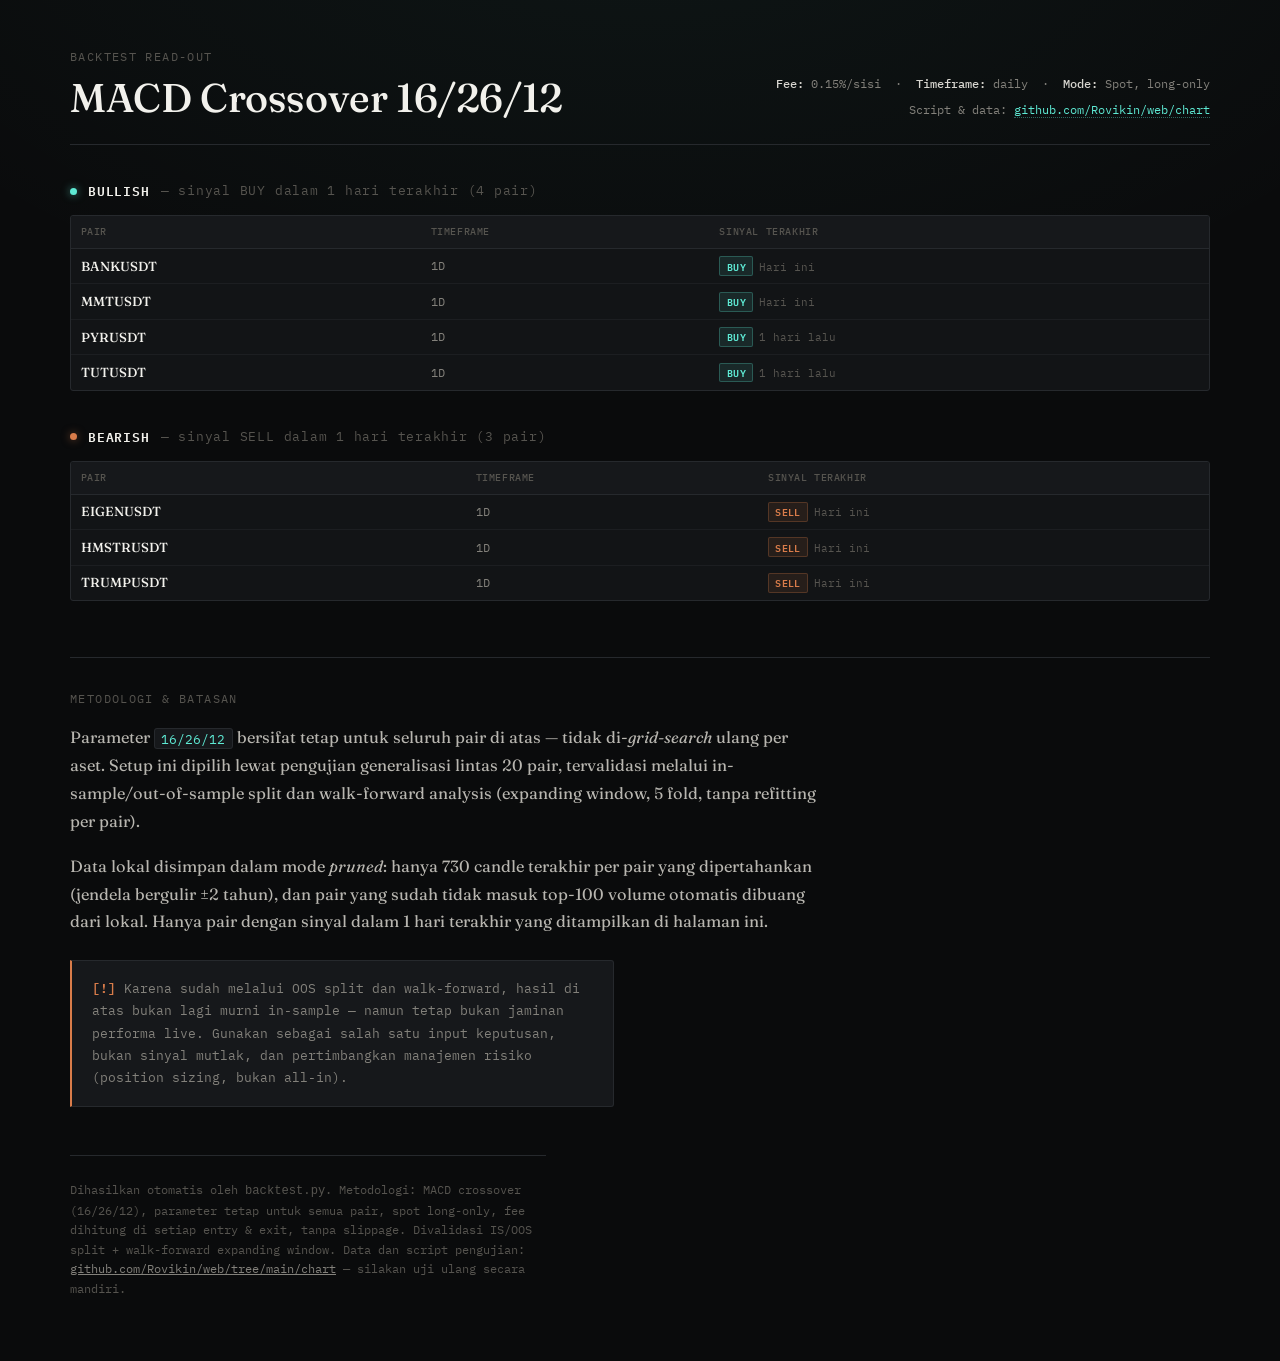
==== commit ae96881e: "fix index.html" ====
--- a/chart/index.html
+++ b/chart/index.html
@@ -82,15 +82,13 @@
 .section-label span.label { color: #f2f1ec; font-weight: 600; text-transform: uppercase; }
 
 /* ---------- Table ---------- */
-/* Diperkecil dibanding tema asli: font, padding, dan min-width tabel diturunkan
-   supaya di layar sempit (mis. HP) lebih dari 2 kolom terlihat sebelum harus digulir. */
 .table-wrap {
   border: 1px solid var(--line); border-radius: 3px;
   background: var(--bg-raised);
   overflow-x: auto; overflow-y: hidden;
   -webkit-overflow-scrolling: touch;
 }
-table { width: 100%; border-collapse: collapse; min-width: 560px; }
+table { width: 100%; border-collapse: collapse; min-width: 360px; }
 thead th {
   text-align: left; font-weight: 500; font-size: 0.62rem;
   letter-spacing: 0.06em; text-transform: uppercase;
@@ -98,7 +96,6 @@
   border-bottom: 1px solid var(--line); white-space: nowrap;
   background: var(--bg-card);
 }
-th.num, td.num { text-align: right; }
 tbody td {
   padding: 0.42rem 0.6rem; border-bottom: 1px solid var(--line-soft);
   white-space: nowrap; font-size: 0.76rem;
@@ -106,21 +103,7 @@
 tbody tr:last-child td { border-bottom: none; }
 tbody tr { position: relative; transition: background 0.12s ease; }
 tbody tr:hover { background: rgba(255,255,255,0.02); }
-tbody tr.sig-row td:first-child { box-shadow: inset 3px 0 0 var(--buy); }
-tbody tr.sell-row.sig-row td:first-child { box-shadow: inset 3px 0 0 var(--sell); }
 td.pair { font-family: var(--serif); font-weight: 500; color: #f2f1ec; font-size: 0.82rem; }
-td.pair .tf { color: var(--text-dim); font-size: 0.64rem; font-family: var(--mono); margin-left: 0.3rem; }
-
-/* return bar */
-.ret-cell { position: relative; }
-.ret-bar {
-  position: absolute; left: 0; top: 0; bottom: 0;
-  background: linear-gradient(90deg, rgba(94,234,212,0.14), rgba(94,234,212,0.03));
-}
-.ret-bar.neg { background: linear-gradient(90deg, rgba(217,124,74,0.14), rgba(217,124,74,0.03)); }
-.ret-value { position: relative; font-weight: 600; }
-.positive { color: var(--buy); }
-.negative { color: var(--sell); }
 .muted-num { color: var(--text-muted); }
 
 .badge {
@@ -133,12 +116,7 @@
 .signal-detail { color: var(--text-dim); font-size: 0.68rem; margin-left: 0.35rem; }
 .dash { color: var(--text-dim); }
 
-.legend {
-  display: flex; gap: 1.5rem; flex-wrap: wrap;
-  margin-top: 0.75rem; font-size: 0.72rem; color: var(--text-dim);
-}
-.legend .swatch { display: inline-flex; align-items: center; gap: 0.4rem; white-space: nowrap; }
-.legend .swatch .dot { width: 6px; height: 6px; border-radius: 50%; }
+.empty-note { color: var(--text-muted); font-size: 0.9rem; margin-top: 1.5rem; }
 
 /* ---------- Prose / explanatory section ---------- */
 .prose-section {
@@ -176,7 +154,6 @@
 @media (max-width: 640px) {
   .masthead { flex-direction: column; align-items: flex-start; }
   .masthead .params { text-align: left; }
-  td.tf-col, th.tf-col { display: none; }
 }
 </style>
 </head>
@@ -189,7 +166,7 @@
     <h1>MACD Crossover 16/26/12</h1>
   </div>
   <div class="params">
-    <div><strong>Fee:</strong> 0.15%/sisi &nbsp;·&nbsp; <strong>Timeframe:</strong> daily &nbsp;·&nbsp; <strong>Mode:</strong> Long-only</div>
+    <div><strong>Fee:</strong> 0.15%/sisi &nbsp;·&nbsp; <strong>Timeframe:</strong> daily &nbsp;·&nbsp; <strong>Mode:</strong> Spot, long-only</div>
     <div class="src">Script &amp; data: <a href="https://github.com/Rovikin/web/tree/main/chart">github.com/Rovikin/web/chart</a></div>
   </div>
 </div>
@@ -197,78 +174,27 @@
 <!-- BACKTEST_RESULTS_START -->
 <div class="section-label buy">
 <span class="dot"></span><span class="label">Bullish</span>
-<span class="count">— posisi masih terbuka, sinyal BUY belum berbalik (48 pair)</span>
+<span class="count">— sinyal BUY dalam 1 hari terakhir (4 pair)</span>
 </div>
 <div class="table-wrap"><table>
-<thead><tr><th>Pair</th><th class="tf-col">Candle</th><th class="num">Return</th><th class="num">Max DD</th><th class="num">Buy&amp;Hold</th><th class="num">Trades</th><th>Sinyal Terakhir</th></tr></thead>
+<thead><tr><th>Pair</th><th class="tf-col">Timeframe</th><th>Sinyal Terakhir</th></tr></thead>
 <tbody>
-<tr class="sig-row"><td class="pair">ATOMUSDT<span class="tf">1D</span></td><td class="tf-col muted-num">2631</td><td class="num ret-cell"><span class="ret-bar neg" style="width:1%"></span><span class="ret-value negative">-19.02%</span></td><td class="num negative">-86.46%</td><td class="num muted-num">-58.14%</td><td class="num muted-num">86</td><td><span class="badge signal-buy">BUY</span><span class="signal-detail">3 hari lalu</span></td></tr>
-<tr class="sig-row"><td class="pair">ENAUSDT<span class="tf">1D</span></td><td class="tf-col muted-num">831</td><td class="num ret-cell"><span class="ret-bar neg" style="width:1%"></span><span class="ret-value negative">-63.16%</span></td><td class="num negative">-69.97%</td><td class="num muted-num">-89.66%</td><td class="num muted-num">23</td><td><span class="badge signal-buy">BUY</span><span class="signal-detail">6 hari lalu</span></td></tr>
-<tr class="sig-row"><td class="pair">BNBUSDT<span class="tf">1D</span></td><td class="tf-col muted-num">3170</td><td class="num ret-cell"><span class="ret-bar" style="width:11%"></span><span class="ret-value positive">+1674.02%</span></td><td class="num negative">-47.34%</td><td class="num muted-num">+36478.61%</td><td class="num muted-num">86</td><td><span class="badge signal-buy">BUY</span><span class="signal-detail">7 hari lalu</span></td></tr>
-<tr class="sig-row"><td class="pair">HBARUSDT<span class="tf">1D</span></td><td class="tf-col muted-num">2478</td><td class="num ret-cell"><span class="ret-bar" style="width:1%"></span><span class="ret-value positive">+203.12%</span></td><td class="num negative">-90.50%</td><td class="num muted-num">+92.63%</td><td class="num muted-num">77</td><td><span class="badge signal-buy">BUY</span><span class="signal-detail">7 hari lalu</span></td></tr>
-<tr class="sig-row"><td class="pair">ONDOUSDT<span class="tf">1D</span></td><td class="tf-col muted-num">457</td><td class="num ret-cell"><span class="ret-bar neg" style="width:1%"></span><span class="ret-value negative">-52.00%</span></td><td class="num negative">-59.52%</td><td class="num muted-num">-63.73%</td><td class="num muted-num">14</td><td><span class="badge signal-buy">BUY</span><span class="signal-detail">7 hari lalu</span></td></tr>
-<tr class="sig-row"><td class="pair">TAOUSDT<span class="tf">1D</span></td><td class="tf-col muted-num">822</td><td class="num ret-cell"><span class="ret-bar" style="width:1%"></span><span class="ret-value positive">+15.84%</span></td><td class="num negative">-71.29%</td><td class="num muted-num">-66.65%</td><td class="num muted-num">24</td><td><span class="badge signal-buy">BUY</span><span class="signal-detail">7 hari lalu</span></td></tr>
-<tr><td class="pair">DOGEUSDT<span class="tf">1D</span></td><td class="tf-col muted-num">2564</td><td class="num ret-cell"><span class="ret-bar" style="width:21%"></span><span class="ret-value positive">+3085.69%</span></td><td class="num negative">-72.85%</td><td class="num muted-num">+1791.68%</td><td class="num muted-num">65</td><td><span class="badge signal-buy">BUY</span><span class="signal-detail">8 hari lalu</span></td></tr>
-<tr><td class="pair">DOTUSDT<span class="tf">1D</span></td><td class="tf-col muted-num">2154</td><td class="num ret-cell"><span class="ret-bar neg" style="width:1%"></span><span class="ret-value negative">-76.00%</span></td><td class="num negative">-92.15%</td><td class="num muted-num">-72.45%</td><td class="num muted-num">67</td><td><span class="badge signal-buy">BUY</span><span class="signal-detail">8 hari lalu</span></td></tr>
-<tr><td class="pair">NEXOUSDT<span class="tf">1D</span></td><td class="tf-col muted-num">1535</td><td class="num ret-cell"><span class="ret-bar neg" style="width:1%"></span><span class="ret-value negative">-37.64%</span></td><td class="num negative">-45.22%</td><td class="num muted-num">-68.05%</td><td class="num muted-num">51</td><td><span class="badge signal-buy">BUY</span><span class="signal-detail">8 hari lalu</span></td></tr>
-<tr><td class="pair">PEPEUSDT<span class="tf">1D</span></td><td class="tf-col muted-num">1164</td><td class="num ret-cell"><span class="ret-bar" style="width:2%"></span><span class="ret-value positive">+309.32%</span></td><td class="num negative">-78.16%</td><td class="num muted-num">-27.35%</td><td class="num muted-num">32</td><td><span class="badge signal-buy">BUY</span><span class="signal-detail">8 hari lalu</span></td></tr>
-<tr><td class="pair">POLUSDT<span class="tf">1D</span></td><td class="tf-col muted-num">667</td><td class="num ret-cell"><span class="ret-bar neg" style="width:1%"></span><span class="ret-value negative">-76.75%</span></td><td class="num negative">-85.96%</td><td class="num muted-num">-80.64%</td><td class="num muted-num">25</td><td><span class="badge signal-buy">BUY</span><span class="signal-detail">8 hari lalu</span></td></tr>
-<tr><td class="pair">QNTUSDT<span class="tf">1D</span></td><td class="tf-col muted-num">1809</td><td class="num ret-cell"><span class="ret-bar neg" style="width:1%"></span><span class="ret-value negative">-45.69%</span></td><td class="num negative">-65.32%</td><td class="num muted-num">-50.87%</td><td class="num muted-num">54</td><td><span class="badge signal-buy">BUY</span><span class="signal-detail">8 hari lalu</span></td></tr>
-<tr><td class="pair">RENDERUSDT<span class="tf">1D</span></td><td class="tf-col muted-num">716</td><td class="num ret-cell"><span class="ret-bar neg" style="width:1%"></span><span class="ret-value negative">-58.29%</span></td><td class="num negative">-85.28%</td><td class="num muted-num">-77.22%</td><td class="num muted-num">22</td><td><span class="badge signal-buy">BUY</span><span class="signal-detail">8 hari lalu</span></td></tr>
-<tr><td class="pair">SHIBUSDT<span class="tf">1D</span></td><td class="tf-col muted-num">1889</td><td class="num ret-cell"><span class="ret-bar" style="width:1%"></span><span class="ret-value positive">+136.45%</span></td><td class="num negative">-86.19%</td><td class="num muted-num">-87.56%</td><td class="num muted-num">58</td><td><span class="badge signal-buy">BUY</span><span class="signal-detail">8 hari lalu</span></td></tr>
-<tr><td class="pair">ZECUSDT<span class="tf">1D</span></td><td class="tf-col muted-num">2670</td><td class="num ret-cell"><span class="ret-bar" style="width:20%"></span><span class="ret-value positive">+3005.01%</span></td><td class="num negative">-79.91%</td><td class="num muted-num">+822.54%</td><td class="num muted-num">74</td><td><span class="badge signal-buy">BUY</span><span class="signal-detail">8 hari lalu</span></td></tr>
-<tr><td class="pair">ALGOUSDT<span class="tf">1D</span></td><td class="tf-col muted-num">2577</td><td class="num ret-cell"><span class="ret-bar neg" style="width:1%"></span><span class="ret-value negative">-65.09%</span></td><td class="num negative">-92.05%</td><td class="num muted-num">-96.15%</td><td class="num muted-num">72</td><td><span class="badge signal-buy">BUY</span><span class="signal-detail">9 hari lalu</span></td></tr>
-<tr><td class="pair">ASTERUSDT<span class="tf">1D</span></td><td class="tf-col muted-num">279</td><td class="num ret-cell"><span class="ret-bar neg" style="width:1%"></span><span class="ret-value negative">-50.36%</span></td><td class="num negative">-50.36%</td><td class="num muted-num">-69.85%</td><td class="num muted-num">10</td><td><span class="badge signal-buy">BUY</span><span class="signal-detail">9 hari lalu</span></td></tr>
-<tr><td class="pair">ICPUSDT<span class="tf">1D</span></td><td class="tf-col muted-num">1888</td><td class="num ret-cell"><span class="ret-bar neg" style="width:1%"></span><span class="ret-value negative">-85.09%</span></td><td class="num negative">-87.91%</td><td class="num muted-num">-99.38%</td><td class="num muted-num">51</td><td><span class="badge signal-buy">BUY</span><span class="signal-detail">9 hari lalu</span></td></tr>
-<tr><td class="pair">LINKUSDT<span class="tf">1D</span></td><td class="tf-col muted-num">2734</td><td class="num ret-cell"><span class="ret-bar" style="width:18%"></span><span class="ret-value positive">+2648.44%</span></td><td class="num negative">-67.16%</td><td class="num muted-num">+1516.96%</td><td class="num muted-num">81</td><td><span class="badge signal-buy">BUY</span><span class="signal-detail">9 hari lalu</span></td></tr>
-<tr><td class="pair">LITUSDT<span class="tf">1D</span></td><td class="tf-col muted-num">1468</td><td class="num ret-cell"><span class="ret-bar neg" style="width:1%"></span><span class="ret-value negative">-84.16%</span></td><td class="num negative">-88.50%</td><td class="num muted-num">-75.72%</td><td class="num muted-num">42</td><td><span class="badge signal-buy">BUY</span><span class="signal-detail">9 hari lalu</span></td></tr>
-<tr><td class="pair">PAXGUSDT<span class="tf">1D</span></td><td class="tf-col muted-num">2144</td><td class="num ret-cell"><span class="ret-bar" style="width:1%"></span><span class="ret-value positive">+21.10%</span></td><td class="num negative">-16.37%</td><td class="num muted-num">+107.39%</td><td class="num muted-num">70</td><td><span class="badge signal-buy">BUY</span><span class="signal-detail">9 hari lalu</span></td></tr>
-<tr><td class="pair">XMRUSD<span class="tf">1D</span></td><td class="tf-col muted-num">728</td><td class="num ret-cell"><span class="ret-bar" style="width:1%"></span><span class="ret-value positive">+110.85%</span></td><td class="num negative">-13.14%</td><td class="num muted-num">+101.58%</td><td class="num muted-num">20</td><td><span class="badge signal-buy">BUY</span><span class="signal-detail">9 hari lalu</span></td></tr>
-<tr><td class="pair">XRPUSDT<span class="tf">1D</span></td><td class="tf-col muted-num">2991</td><td class="num ret-cell"><span class="ret-bar" style="width:26%"></span><span class="ret-value positive">+3946.72%</span></td><td class="num negative">-55.51%</td><td class="num muted-num">+23.24%</td><td class="num muted-num">78</td><td><span class="badge signal-buy">BUY</span><span class="signal-detail">9 hari lalu</span></td></tr>
-<tr><td class="pair">SKYUSDT<span class="tf">1D</span></td><td class="tf-col muted-num">298</td><td class="num ret-cell"><span class="ret-bar neg" style="width:1%"></span><span class="ret-value negative">-16.98%</span></td><td class="num negative">-24.19%</td><td class="num muted-num">-24.62%</td><td class="num muted-num">12</td><td><span class="badge signal-buy">BUY</span><span class="signal-detail">10 hari lalu</span></td></tr>
-<tr><td class="pair">YFIUSDT<span class="tf">1D</span></td><td class="tf-col muted-num">2162</td><td class="num ret-cell"><span class="ret-bar neg" style="width:1%"></span><span class="ret-value negative">-63.02%</span></td><td class="num negative">-84.37%</td><td class="num muted-num">-66.35%</td><td class="num muted-num">60</td><td><span class="badge signal-buy">BUY</span><span class="signal-detail">10 hari lalu</span></td></tr>
-<tr><td class="pair">MORPHOUSDT<span class="tf">1D</span></td><td class="tf-col muted-num">282</td><td class="num ret-cell"><span class="ret-bar" style="width:1%"></span><span class="ret-value positive">+29.95%</span></td><td class="num negative">-20.95%</td><td class="num muted-num">+10.78%</td><td class="num muted-num">7</td><td><span class="badge signal-buy">BUY</span><span class="signal-detail">11 hari lalu</span></td></tr>
-<tr><td class="pair">PUMPUSDT<span class="tf">1D</span></td><td class="tf-col muted-num">304</td><td class="num ret-cell"><span class="ret-bar neg" style="width:1%"></span><span class="ret-value negative">-60.84%</span></td><td class="num negative">-60.84%</td><td class="num muted-num">-76.41%</td><td class="num muted-num">11</td><td><span class="badge signal-buy">BUY</span><span class="signal-detail">12 hari lalu</span></td></tr>
-<tr><td class="pair">PENGUUSDT<span class="tf">1D</span></td><td class="tf-col muted-num">572</td><td class="num ret-cell"><span class="ret-bar" style="width:1%"></span><span class="ret-value positive">+29.01%</span></td><td class="num negative">-69.28%</td><td class="num muted-num">-78.88%</td><td class="num muted-num">14</td><td><span class="badge signal-buy">BUY</span><span class="signal-detail">14 hari lalu</span></td></tr>
-<tr><td class="pair">DEXEUSDT<span class="tf">1D</span></td><td class="tf-col muted-num">1815</td><td class="num ret-cell"><span class="ret-bar neg" style="width:1%"></span><span class="ret-value negative">-18.16%</span></td><td class="num negative">-93.26%</td><td class="num muted-num">+433.33%</td><td class="num muted-num">61</td><td><span class="badge signal-buy">BUY</span><span class="signal-detail">17 hari lalu</span></td></tr>
-<tr><td class="pair">AVAXUSDT<span class="tf">1D</span></td><td class="tf-col muted-num">2119</td><td class="num ret-cell"><span class="ret-bar" style="width:12%"></span><span class="ret-value positive">+1761.38%</span></td><td class="num negative">-72.99%</td><td class="num muted-num">+23.17%</td><td class="num muted-num">54</td><td><span class="badge signal-buy">BUY</span><span class="signal-detail">18 hari lalu</span></td></tr>
-<tr><td class="pair">TRXUSDT<span class="tf">1D</span></td><td class="tf-col muted-num">2953</td><td class="num ret-cell"><span class="ret-bar" style="width:3%"></span><span class="ret-value positive">+442.86%</span></td><td class="num negative">-74.68%</td><td class="num muted-num">+581.61%</td><td class="num muted-num">91</td><td><span class="badge signal-buy">BUY</span><span class="signal-detail">20 hari lalu</span></td></tr>
-<tr><td class="pair">JSTUSDT<span class="tf">1D</span></td><td class="tf-col muted-num">2161</td><td class="num ret-cell"><span class="ret-bar neg" style="width:1%"></span><span class="ret-value negative">-14.90%</span></td><td class="num negative">-81.12%</td><td class="num muted-num">+47.24%</td><td class="num muted-num">69</td><td><span class="badge signal-buy">BUY</span><span class="signal-detail">21 hari lalu</span></td></tr>
-<tr><td class="pair">MINAUSDT<span class="tf">1D</span></td><td class="tf-col muted-num">1797</td><td class="num ret-cell"><span class="ret-bar neg" style="width:1%"></span><span class="ret-value negative">-89.60%</span></td><td class="num negative">-89.86%</td><td class="num muted-num">-98.67%</td><td class="num muted-num">48</td><td><span class="badge signal-buy">BUY</span><span class="signal-detail">23 hari lalu</span></td></tr>
-<tr><td class="pair">ADAUSDT<span class="tf">1D</span></td><td class="tf-col muted-num">3008</td><td class="num ret-cell"><span class="ret-bar" style="width:9%"></span><span class="ret-value positive">+1320.38%</span></td><td class="num negative">-79.87%</td><td class="num muted-num">-31.66%</td><td class="num muted-num">81</td><td><span class="badge signal-buy">BUY</span><span class="signal-detail">24 hari lalu</span></td></tr>
-<tr><td class="pair">FILUSDT<span class="tf">1D</span></td><td class="tf-col muted-num">2096</td><td class="num ret-cell"><span class="ret-bar neg" style="width:1%"></span><span class="ret-value negative">-35.89%</span></td><td class="num negative">-90.63%</td><td class="num muted-num">-98.77%</td><td class="num muted-num">55</td><td><span class="badge signal-buy">BUY</span><span class="signal-detail">24 hari lalu</span></td></tr>
-<tr><td class="pair">ETCUSDT<span class="tf">1D</span></td><td class="tf-col muted-num">2952</td><td class="num ret-cell"><span class="ret-bar" style="width:2%"></span><span class="ret-value positive">+343.00%</span></td><td class="num negative">-86.47%</td><td class="num muted-num">-52.42%</td><td class="num muted-num">87</td><td><span class="badge signal-buy">BUY</span><span class="signal-detail">25 hari lalu</span></td></tr>
-<tr><td class="pair">RAYUSDT<span class="tf">1D</span></td><td class="tf-col muted-num">1797</td><td class="num ret-cell"><span class="ret-bar" style="width:1%"></span><span class="ret-value positive">+33.95%</span></td><td class="num negative">-90.73%</td><td class="num muted-num">-83.76%</td><td class="num muted-num">48</td><td><span class="badge signal-buy">BUY</span><span class="signal-detail">25 hari lalu</span></td></tr>
-<tr><td class="pair">SUIUSDT<span class="tf">1D</span></td><td class="tf-col muted-num">1166</td><td class="num ret-cell"><span class="ret-bar neg" style="width:1%"></span><span class="ret-value negative">-60.35%</span></td><td class="num negative">-68.91%</td><td class="num muted-num">-47.98%</td><td class="num muted-num">36</td><td><span class="badge signal-buy">BUY</span><span class="signal-detail">25 hari lalu</span></td></tr>
-<tr><td class="pair">AAVEUSDT<span class="tf">1D</span></td><td class="tf-col muted-num">2096</td><td class="num ret-cell"><span class="ret-bar" style="width:2%"></span><span class="ret-value positive">+318.35%</span></td><td class="num negative">-75.89%</td><td class="num muted-num">+128.17%</td><td class="num muted-num">58</td><td><span class="badge signal-buy">BUY</span><span class="signal-detail">26 hari lalu</span></td></tr>
-<tr><td class="pair">ARBUSDT<span class="tf">1D</span></td><td class="tf-col muted-num">1207</td><td class="num ret-cell"><span class="ret-bar neg" style="width:1%"></span><span class="ret-value negative">-80.45%</span></td><td class="num negative">-86.17%</td><td class="num muted-num">-92.81%</td><td class="num muted-num">36</td><td><span class="badge signal-buy">BUY</span><span class="signal-detail">26 hari lalu</span></td></tr>
-<tr><td class="pair">BCHUSDT<span class="tf">1D</span></td><td class="tf-col muted-num">2418</td><td class="num ret-cell"><span class="ret-bar neg" style="width:1%"></span><span class="ret-value negative">-9.45%</span></td><td class="num negative">-81.17%</td><td class="num muted-num">+12.23%</td><td class="num muted-num">78</td><td><span class="badge signal-buy">BUY</span><span class="signal-detail">26 hari lalu</span></td></tr>
-<tr><td class="pair">BTCUSDT<span class="tf">1D</span></td><td class="tf-col muted-num">3251</td><td class="num ret-cell"><span class="ret-bar" style="width:28%"></span><span class="ret-value positive">+4247.48%</span></td><td class="num negative">-54.75%</td><td class="num muted-num">+1389.33%</td><td class="num muted-num">92</td><td><span class="badge signal-buy">BUY</span><span class="signal-detail">26 hari lalu</span></td></tr>
-<tr><td class="pair">ETHUSDT<span class="tf">1D</span></td><td class="tf-col muted-num">3251</td><td class="num ret-cell"><span class="ret-bar" style="width:19%"></span><span class="ret-value positive">+2782.77%</span></td><td class="num negative">-59.34%</td><td class="num muted-num">+491.97%</td><td class="num muted-num">91</td><td><span class="badge signal-buy">BUY</span><span class="signal-detail">26 hari lalu</span></td></tr>
-<tr><td class="pair">LTCUSDT<span class="tf">1D</span></td><td class="tf-col muted-num">3133</td><td class="num ret-cell"><span class="ret-bar neg" style="width:1%"></span><span class="ret-value negative">-87.12%</span></td><td class="num negative">-90.47%</td><td class="num muted-num">-84.60%</td><td class="num muted-num">97</td><td><span class="badge signal-buy">BUY</span><span class="signal-detail">26 hari lalu</span></td></tr>
-<tr><td class="pair">SOLUSDT<span class="tf">1D</span></td><td class="tf-col muted-num">2161</td><td class="num ret-cell"><span class="ret-bar" style="width:100%"></span><span class="ret-value positive">+14993.75%</span></td><td class="num negative">-69.89%</td><td class="num muted-num">+2228.03%</td><td class="num muted-num">54</td><td><span class="badge signal-buy">BUY</span><span class="signal-detail">26 hari lalu</span></td></tr>
-<tr><td class="pair">UNIUSDT<span class="tf">1D</span></td><td class="tf-col muted-num">2124</td><td class="num ret-cell"><span class="ret-bar neg" style="width:1%"></span><span class="ret-value negative">-12.62%</span></td><td class="num negative">-89.26%</td><td class="num muted-num">+5.64%</td><td class="num muted-num">66</td><td><span class="badge signal-buy">BUY</span><span class="signal-detail">26 hari lalu</span></td></tr>
-<tr><td class="pair">CAKEUSDT<span class="tf">1D</span></td><td class="tf-col muted-num">1969</td><td class="num ret-cell"><span class="ret-bar neg" style="width:1%"></span><span class="ret-value negative">-73.84%</span></td><td class="num negative">-86.97%</td><td class="num muted-num">-92.47%</td><td class="num muted-num">56</td><td><span class="badge signal-buy">BUY</span><span class="signal-detail">28 hari lalu</span></td></tr>
-<tr><td class="pair">WLFIUSDT<span class="tf">1D</span></td><td class="tf-col muted-num">314</td><td class="num ret-cell"><span class="ret-bar neg" style="width:1%"></span><span class="ret-value negative">-33.48%</span></td><td class="num negative">-40.34%</td><td class="num muted-num">-75.03%</td><td class="num muted-num">5</td><td><span class="badge signal-buy">BUY</span><span class="signal-detail">65 hari lalu</span></td></tr>
+<tr><td class="pair">BANKUSDT</td><td class="tf-col muted-num">1D</td><td><span class="badge signal-buy">BUY</span><span class="signal-detail">Hari ini</span></td></tr>
+<tr><td class="pair">MMTUSDT</td><td class="tf-col muted-num">1D</td><td><span class="badge signal-buy">BUY</span><span class="signal-detail">Hari ini</span></td></tr>
+<tr><td class="pair">PYRUSDT</td><td class="tf-col muted-num">1D</td><td><span class="badge signal-buy">BUY</span><span class="signal-detail">1 hari lalu</span></td></tr>
+<tr><td class="pair">TUTUSDT</td><td class="tf-col muted-num">1D</td><td><span class="badge signal-buy">BUY</span><span class="signal-detail">1 hari lalu</span></td></tr>
 </tbody></table></div>
 <div class="section-label sell">
 <span class="dot"></span><span class="label">Bearish</span>
-<span class="count">— sudah keluar, menunggu sinyal beli berikutnya (6 pair)</span>
+<span class="count">— sinyal SELL dalam 1 hari terakhir (3 pair)</span>
 </div>
 <div class="table-wrap"><table>
-<thead><tr><th>Pair</th><th class="tf-col">Candle</th><th class="num">Return</th><th class="num">Max DD</th><th class="num">Buy&amp;Hold</th><th class="num">Trades</th><th>Sinyal Terakhir</th></tr></thead>
+<thead><tr><th>Pair</th><th class="tf-col">Timeframe</th><th>Sinyal Terakhir</th></tr></thead>
 <tbody>
-<tr class="sell-row sig-row"><td class="pair">JUPUSDT<span class="tf">1D</span></td><td class="tf-col muted-num">893</td><td class="num ret-cell"><span class="ret-bar neg" style="width:1%"></span><span class="ret-value negative">-71.97%</span></td><td class="num negative">-81.07%</td><td class="num muted-num">-69.38%</td><td class="num muted-num">24</td><td><span class="badge signal-sell">SELL</span><span class="signal-detail">2 hari lalu</span></td></tr>
-<tr class="sell-row sig-row"><td class="pair">NEARUSDT<span class="tf">1D</span></td><td class="tf-col muted-num">2097</td><td class="num ret-cell"><span class="ret-bar" style="width:3%"></span><span class="ret-value positive">+376.01%</span></td><td class="num negative">-68.88%</td><td class="num muted-num">+59.95%</td><td class="num muted-num">60</td><td><span class="badge signal-sell">SELL</span><span class="signal-detail">3 hari lalu</span></td></tr>
-<tr class="sell-row sig-row"><td class="pair">XLMUSDT<span class="tf">1D</span></td><td class="tf-col muted-num">2964</td><td class="num ret-cell"><span class="ret-bar" style="width:3%"></span><span class="ret-value positive">+451.92%</span></td><td class="num negative">-70.84%</td><td class="num muted-num">-36.93%</td><td class="num muted-num">86</td><td><span class="badge signal-sell">SELL</span><span class="signal-detail">4 hari lalu</span></td></tr>
-<tr class="sell-row"><td class="pair">LRCUSDT<span class="tf">1D</span></td><td class="tf-col muted-num">2120</td><td class="num ret-cell"><span class="ret-bar" style="width:1%"></span><span class="ret-value positive">+96.37%</span></td><td class="num negative">-89.04%</td><td class="num muted-num">-81.93%</td><td class="num muted-num">60</td><td><span class="badge signal-sell">SELL</span><span class="signal-detail">13 hari lalu</span></td></tr>
-<tr class="sell-row"><td class="pair">ARKMUSDT<span class="tf">1D</span></td><td class="tf-col muted-num">1090</td><td class="num ret-cell"><span class="ret-bar neg" style="width:1%"></span><span class="ret-value negative">-89.22%</span></td><td class="num negative">-95.75%</td><td class="num muted-num">-83.04%</td><td class="num muted-num">39</td><td><span class="badge signal-sell">SELL</span><span class="signal-detail">18 hari lalu</span></td></tr>
-<tr class="sell-row"><td class="pair">WLDUSDT<span class="tf">1D</span></td><td class="tf-col muted-num">1084</td><td class="num ret-cell"><span class="ret-bar neg" style="width:1%"></span><span class="ret-value negative">-55.20%</span></td><td class="num negative">-94.64%</td><td class="num muted-num">-81.61%</td><td class="num muted-num">34</td><td><span class="badge signal-sell">SELL</span><span class="signal-detail">18 hari lalu</span></td></tr>
+<tr class="sell-row"><td class="pair">EIGENUSDT</td><td class="tf-col muted-num">1D</td><td><span class="badge signal-sell">SELL</span><span class="signal-detail">Hari ini</span></td></tr>
+<tr class="sell-row"><td class="pair">HMSTRUSDT</td><td class="tf-col muted-num">1D</td><td><span class="badge signal-sell">SELL</span><span class="signal-detail">Hari ini</span></td></tr>
+<tr class="sell-row"><td class="pair">TRUMPUSDT</td><td class="tf-col muted-num">1D</td><td><span class="badge signal-sell">SELL</span><span class="signal-detail">Hari ini</span></td></tr>
 </tbody></table></div>
-<div class="legend">
-<span class="swatch">bar di kolom Return = skala relatif terhadap return tertinggi (+14993.75%)</span>
-<span class="swatch">baris bergaris tepi = sinyal terjadi ≤ 7 hari terakhir</span>
-</div>
 <!-- BACKTEST_RESULTS_END -->
 
 <div class="prose-section">
@@ -279,22 +205,20 @@
   20 pair, tervalidasi melalui in-sample/out-of-sample split dan walk-forward analysis (expanding window,
   5 fold, tanpa refitting per pair).</p>
 
+  <p>Data lokal disimpan dalam mode <em>pruned</em>: hanya 730 candle terakhir per pair yang dipertahankan
+  (jendela bergulir ±2 tahun), dan pair yang sudah tidak masuk top-100 volume otomatis dibuang dari lokal.
+  Hanya pair dengan sinyal dalam 1 hari terakhir yang ditampilkan di halaman ini.</p>
+
   <div class="field-note">
     <span class="tag">[!]</span> Karena sudah melalui OOS split dan walk-forward, hasil di atas bukan lagi
     murni in-sample — namun tetap bukan jaminan performa live. Gunakan sebagai salah satu input keputusan,
-    bukan sinyal mutlak, dan pertimbangkan manajemen risiko (position sizing, bukan all-in) terutama pada
-    pair dengan riwayat maximum drawdown dalam.
+    bukan sinyal mutlak, dan pertimbangkan manajemen risiko (position sizing, bukan all-in).
   </div>
-
-  <p>Tidak ada filter kelayakan (calmar minimum / jumlah trade minimum) yang diterapkan — seluruh pair yang
-  berhasil diuji ditampilkan apa adanya, termasuk yang trade-nya sedikit. Data mentah dan script pengujian
-  tersedia untuk diverifikasi/diuji ulang secara mandiri di
-  <a href="https://github.com/Rovikin/web/tree/main/chart">github.com/Rovikin/web/tree/main/chart</a>.</p>
 </div>
 
 <footer>
 Dihasilkan otomatis oleh <code>backtest.py</code>. Metodologi: MACD crossover (16/26/12),
-parameter tetap untuk semua pair, long-only, fee dihitung di setiap entry &amp; exit,
+parameter tetap untuk semua pair, spot long-only, fee dihitung di setiap entry &amp; exit,
 tanpa slippage. Divalidasi IS/OOS split + walk-forward expanding window. Data dan
 script pengujian: <a href="https://github.com/Rovikin/web/tree/main/chart">github.com/Rovikin/web/tree/main/chart</a>
 — silakan uji ulang secara mandiri.
